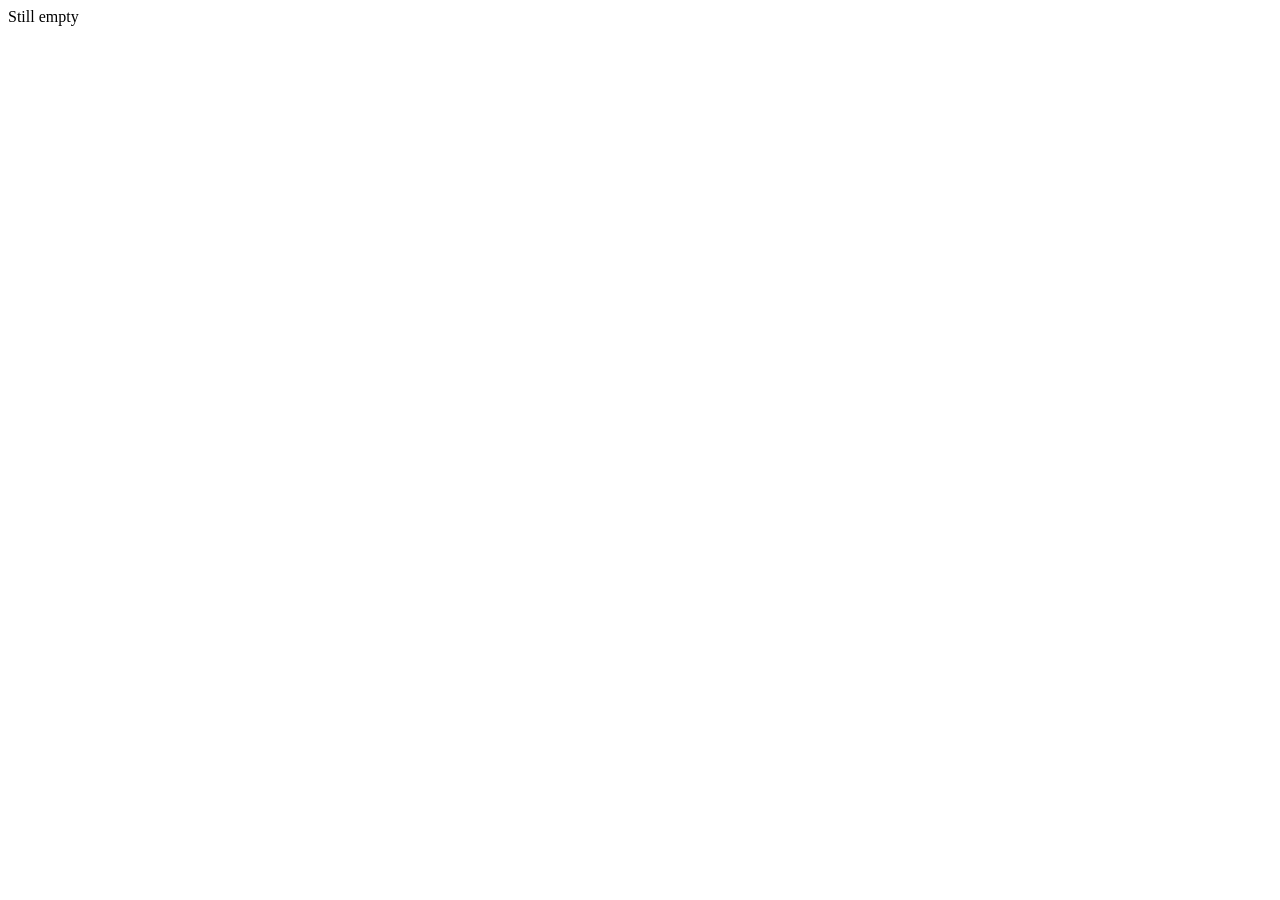
==== index.htm @ 10bd27fe "Add files via upload" ====
<!DOCTYPE html>
<html lang="en">
<head>
    <meta charset="UTF-8">
    <meta name="viewport" content="width=device-width, initial-scale=1.0">
    <title>Marie</title>
</head>
<body>
Still empty
</body>
</html>
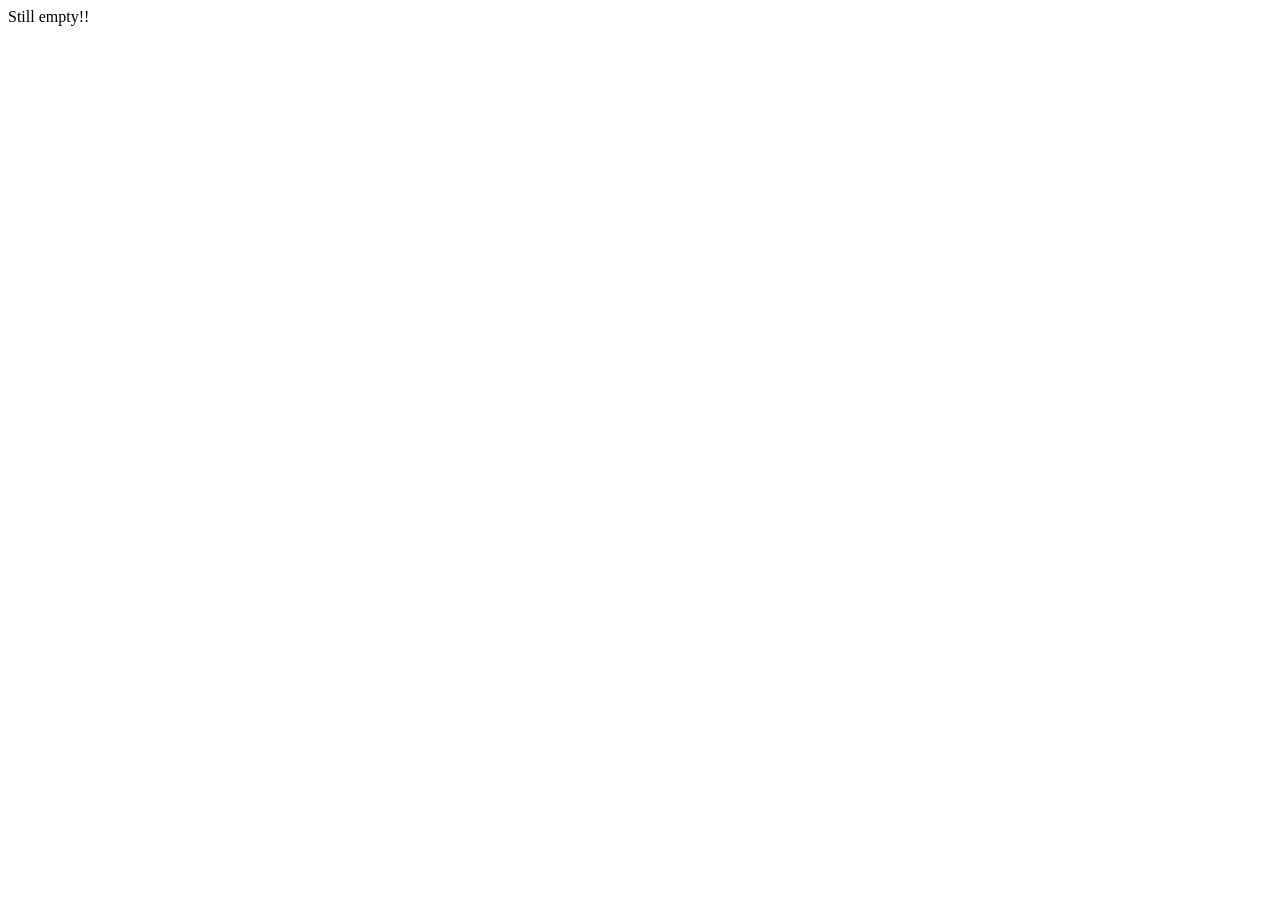
==== commit 62586fce: "test" ====
--- a/index.htm
+++ b/index.htm
@@ -6,6 +6,6 @@
     <title>Marie</title>
 </head>
 <body>
-Still empty
+Still empty!!
 </body>
 </html>
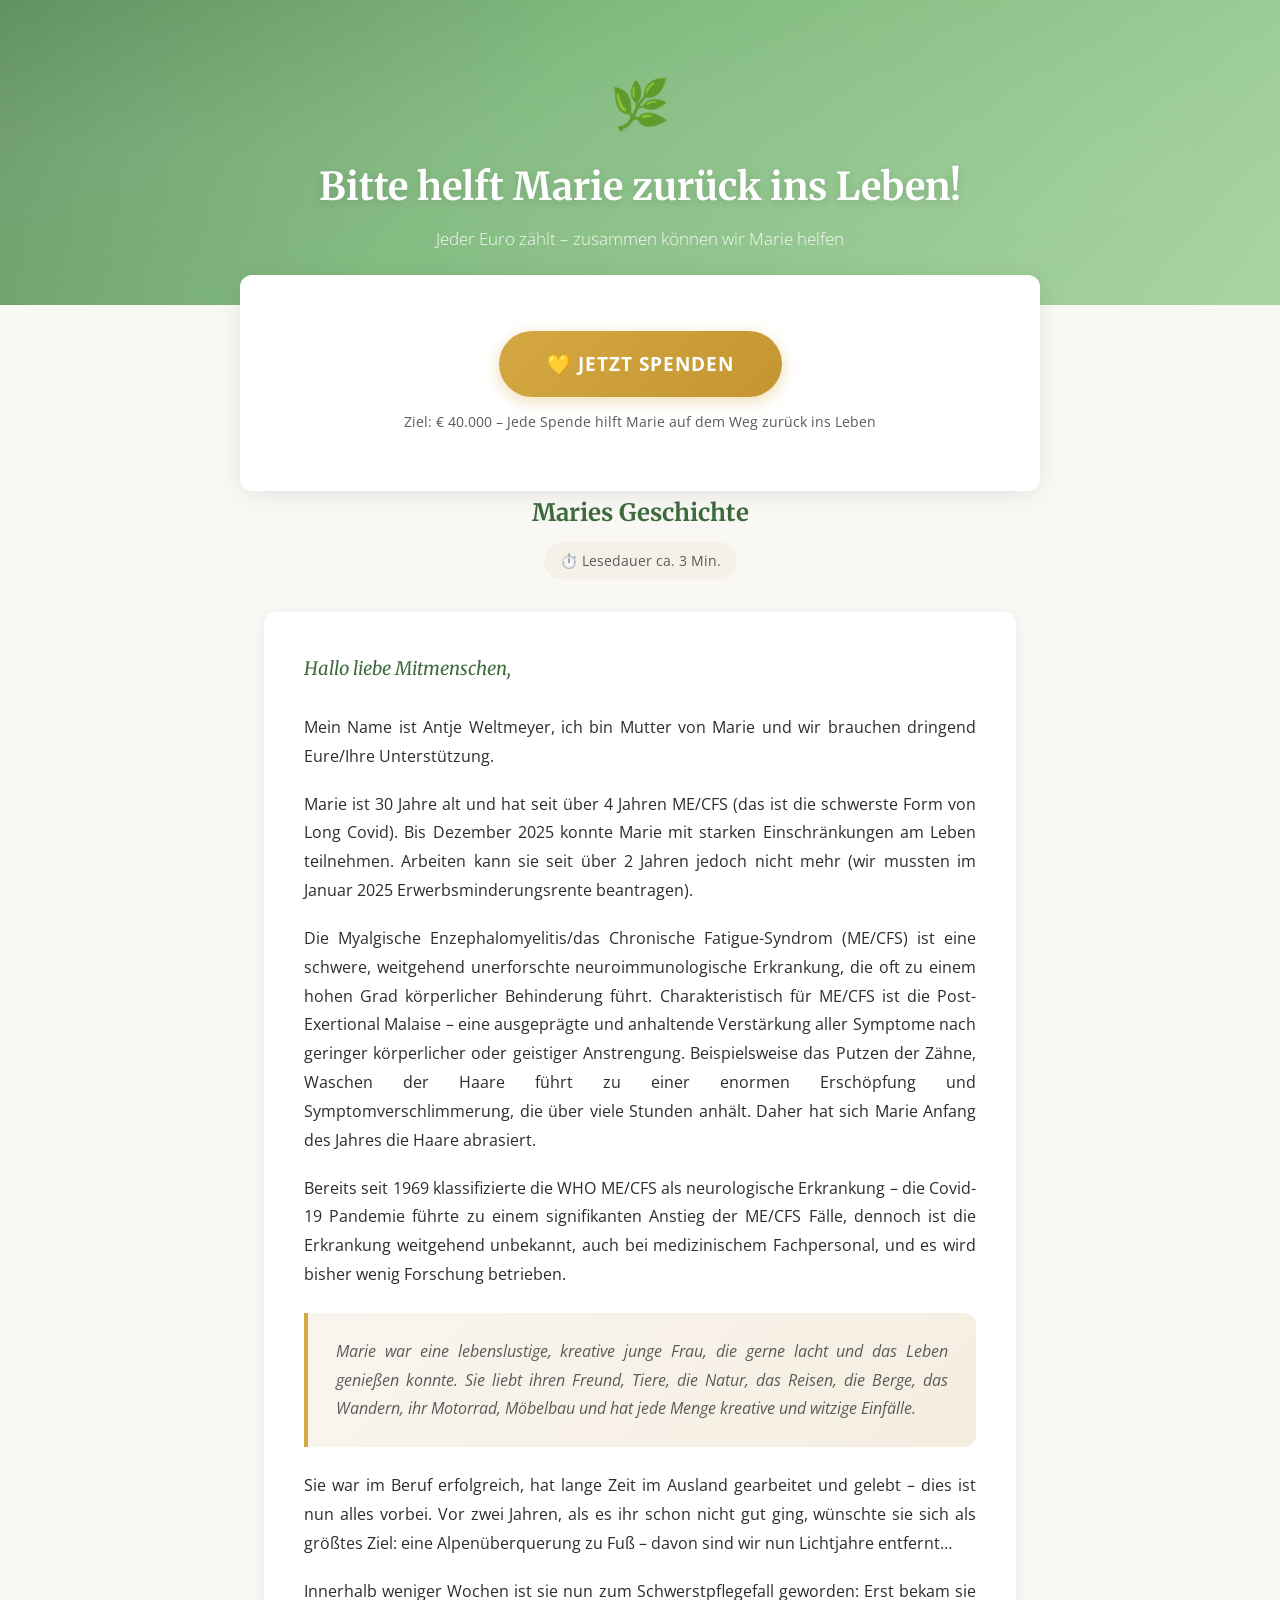
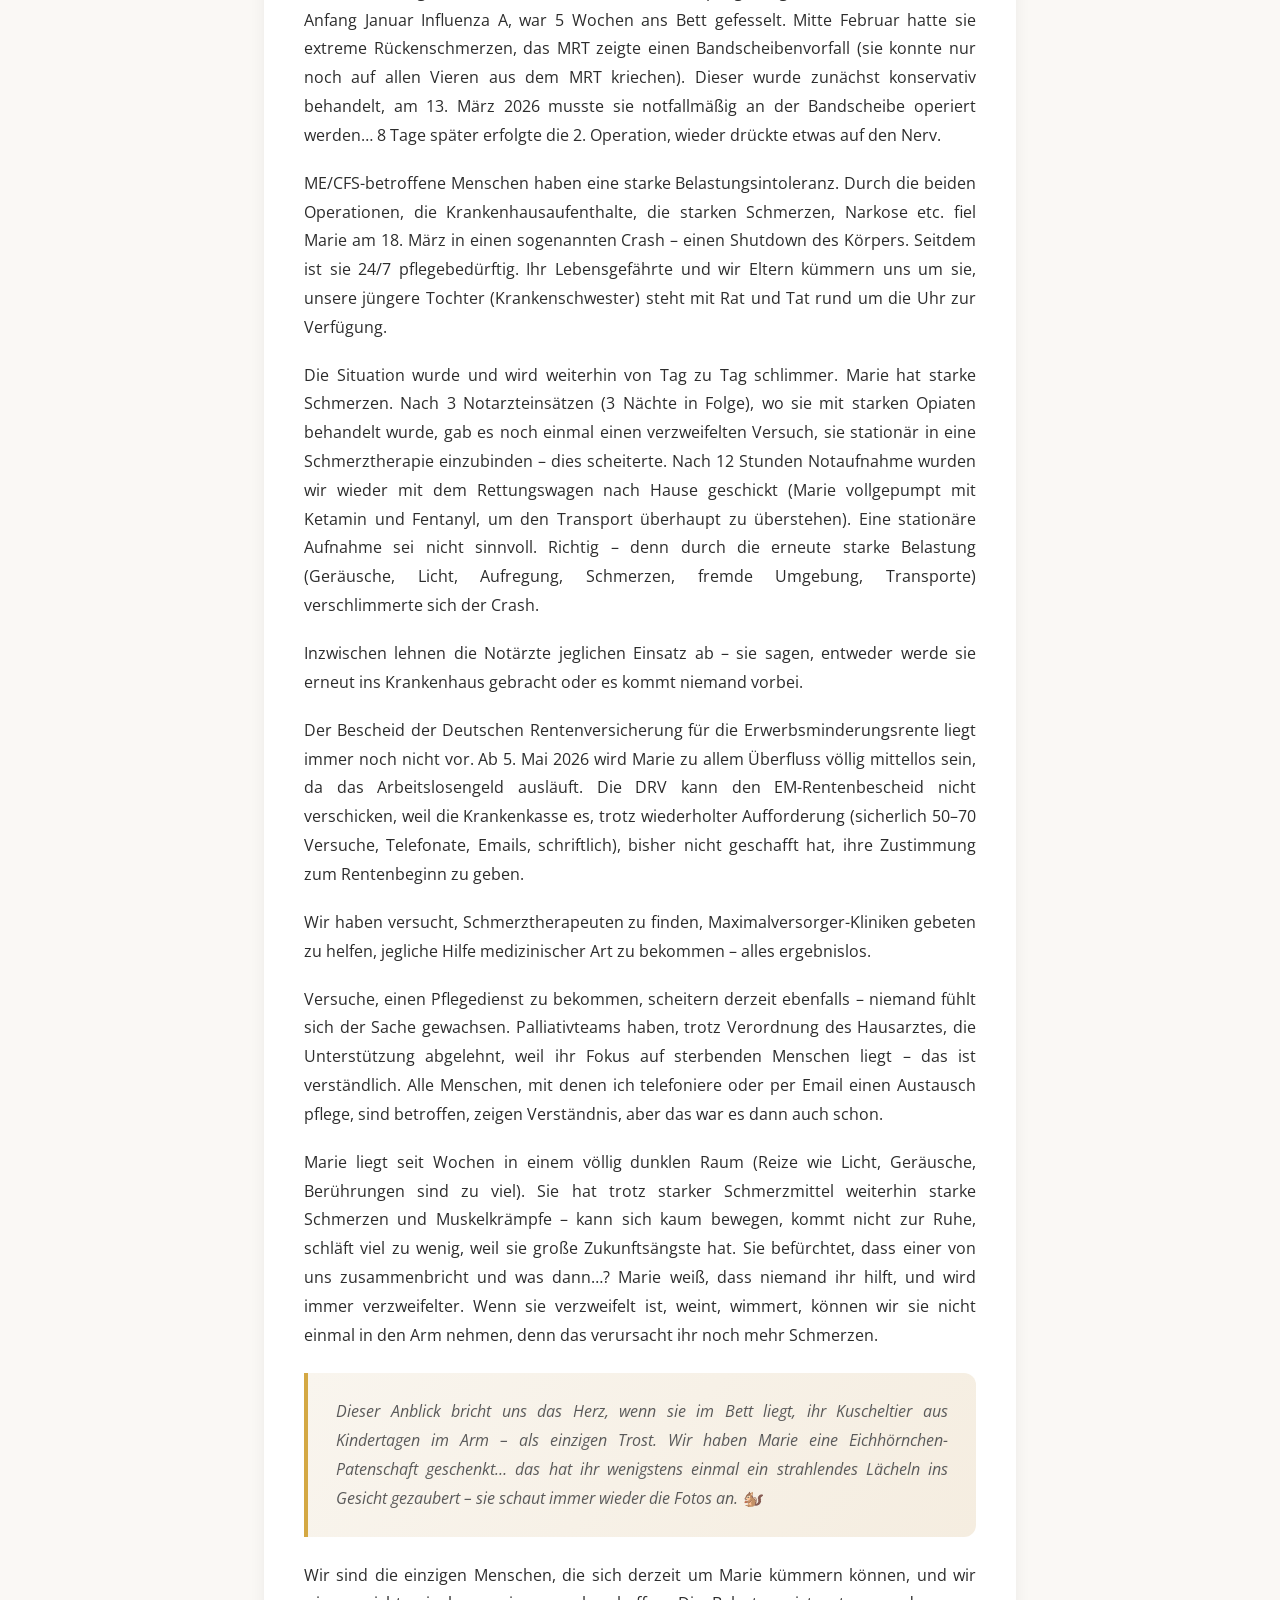
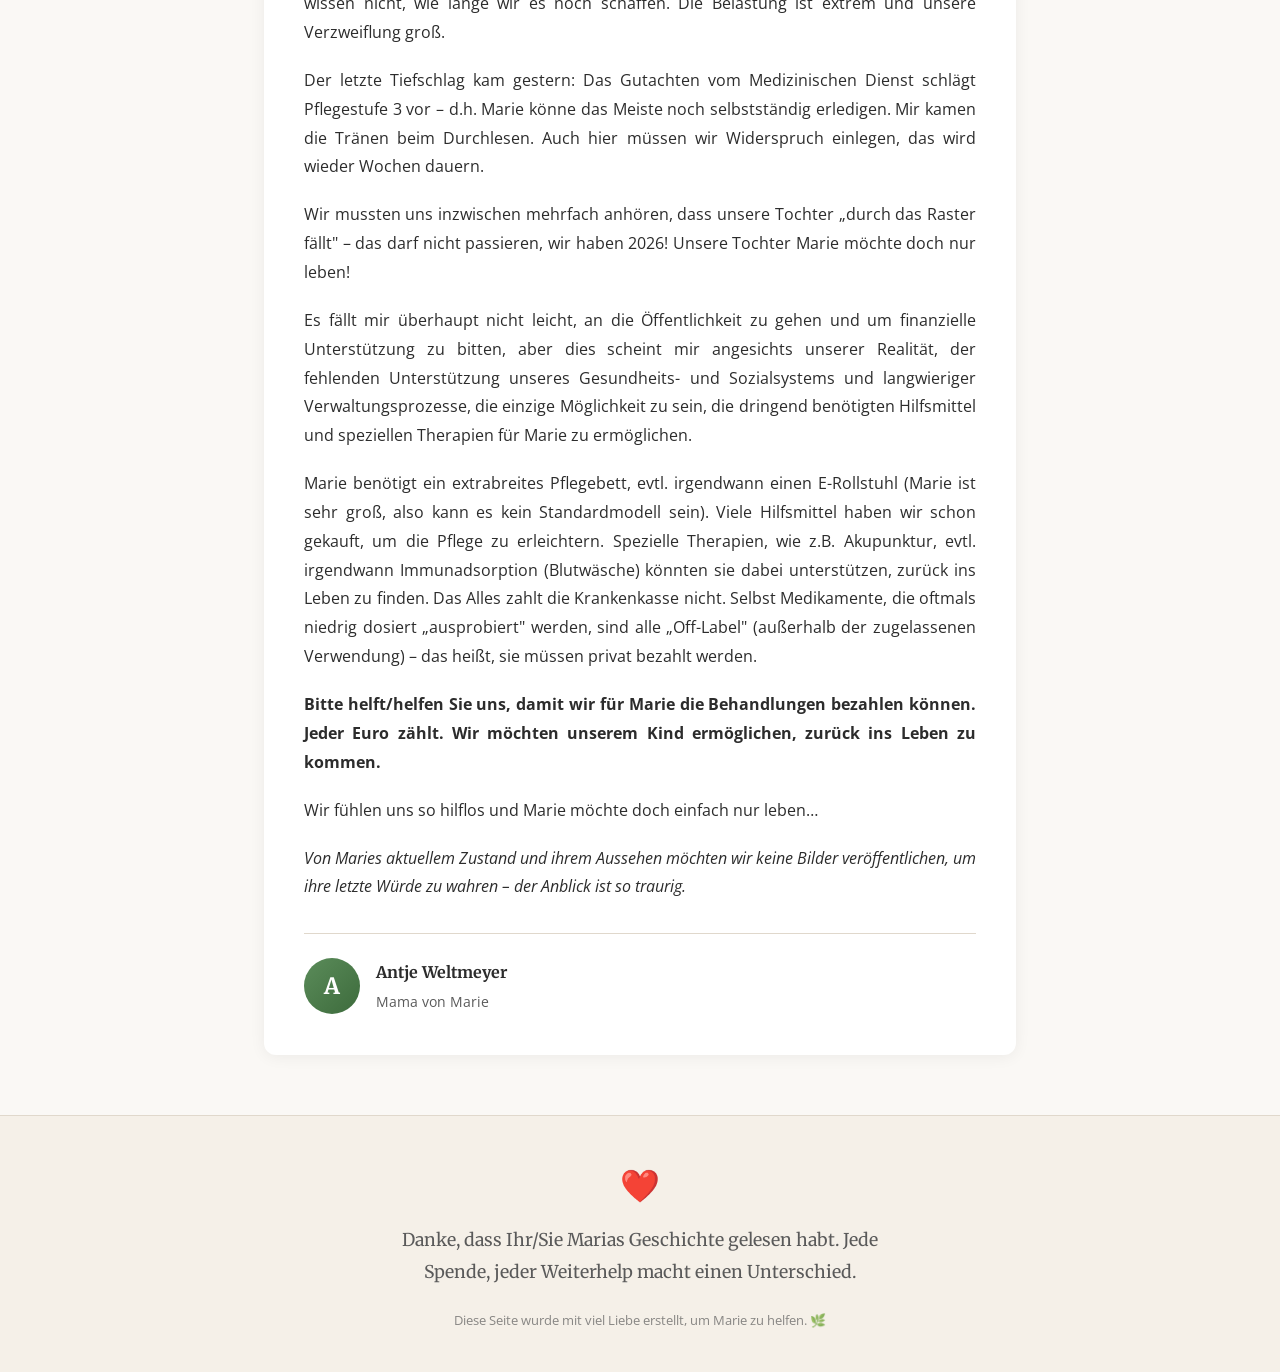
==== commit d5a641f0: "first version" ====
--- a/index.htm
+++ b/index.htm
@@ -1,11 +1,108 @@
 <!DOCTYPE html>
-<html lang="en">
+<html lang="de">
 <head>
     <meta charset="UTF-8">
     <meta name="viewport" content="width=device-width, initial-scale=1.0">
-    <title>Marie</title>
+    <title>Helft Marie zurück ins Leben!</title>
+    <link rel="preconnect" href="https://fonts.googleapis.com">
+    <link rel="preconnect" href="https://fonts.gstatic.com" crossorigin>
+   <link href="https://fonts.googleapis.com/css2?family=Merriweather:ital,wght@0,300;0,400;0,700;1,300;1,400&family=Open+Sans:wght@300;400;600;700&display=swap" rel="stylesheet">
+    <link rel="stylesheet" href="style.css">
 </head>
 <body>
-Still empty!!
-</body>
-</html>+
+    <!-- Hero -->
+    <header class="hero">
+        <div class="hero-leaf">🌿</div>
+        <h1>Bitte helft Marie zurück ins Leben!</h1>
+        <p class="hero-subtitle">Jeder Euro zählt – zusammen können wir Marie helfen</p>
+    </header>
+
+   <!-- Campaign Card -->
+    <section class="campaign-card">
+        <div class="donate-section">
+            <a href="#spenden" class="donate-button">💛 Jetzt Spenden</a>
+            <p class="donate-note">Ziel: € 40.000 – Jede Spende hilft Marie auf dem Weg zurück ins Leben</p>
+        </div>
+    </section>
+
+    <!-- Story -->
+    <main class="story">
+        <div class="story-header">
+            <h2>Maries Geschichte</h2>
+            <span class="reading-time">⏱️ Lesedauer ca. 3 Min.</span>
+        </div>
+
+        <article class="story-content">
+            <p class="greeting">Hallo liebe Mitmenschen,</p>
+
+            <p>Mein Name ist Antje Weltmeyer, ich bin Mutter von Marie und wir brauchen dringend Eure/Ihre Unterstützung.</p>
+
+            <p>Marie ist 30 Jahre alt und hat seit über 4 Jahren ME/CFS (das ist die schwerste Form von Long Covid). Bis Dezember 2025 konnte Marie mit starken Einschränkungen am Leben teilnehmen. Arbeiten kann sie seit über 2 Jahren jedoch nicht mehr (wir mussten im Januar 2025 Erwerbsminderungsrente beantragen).</p>
+
+            <p>Die Myalgische Enzephalomyelitis/das Chronische Fatigue-Syndrom (ME/CFS) ist eine schwere, weitgehend unerforschte neuroimmunologische Erkrankung, die oft zu einem hohen Grad körperlicher Behinderung führt. Charakteristisch für ME/CFS ist die Post-Exertional Malaise – eine ausgeprägte und anhaltende Verstärkung aller Symptome nach geringer körperlicher oder geistiger Anstrengung. Beispielsweise das Putzen der Zähne, Waschen der Haare führt zu einer enormen Erschöpfung und Symptomverschlimmerung, die über viele Stunden anhält. Daher hat sich Marie Anfang des Jahres die Haare abrasiert.</p>
+
+            <p>Bereits seit 1969 klassifizierte die WHO ME/CFS als neurologische Erkrankung – die Covid-19 Pandemie führte zu einem signifikanten Anstieg der ME/CFS Fälle, dennoch ist die Erkrankung weitgehend unbekannt, auch bei medizinischem Fachpersonal, und es wird bisher wenig Forschung betrieben.</p>
+
+            <div class="highlight-box">
+                <p>Marie war eine lebenslustige, kreative junge Frau, die gerne lacht und das Leben genießen konnte. Sie liebt ihren Freund, Tiere, die Natur, das Reisen, die Berge, das Wandern, ihr Motorrad, Möbelbau und hat jede Menge kreative und witzige Einfälle.</p>
+            </div>
+
+            <p>Sie war im Beruf erfolgreich, hat lange Zeit im Ausland gearbeitet und gelebt – dies ist nun alles vorbei. Vor zwei Jahren, als es ihr schon nicht gut ging, wünschte sie sich als größtes Ziel: eine Alpenüberquerung zu Fuß – davon sind wir nun Lichtjahre entfernt…</p>
+
+            <p>Innerhalb weniger Wochen ist sie nun zum Schwerstpflegefall geworden: Erst bekam sie Anfang Januar Influenza A, war 5 Wochen ans Bett gefesselt. Mitte Februar hatte sie extreme Rückenschmerzen, das MRT zeigte einen Bandscheibenvorfall (sie konnte nur noch auf allen Vieren aus dem MRT kriechen). Dieser wurde zunächst konservativ behandelt, am 13. März 2026 musste sie notfallmäßig an der Bandscheibe operiert werden… 8 Tage später erfolgte die 2. Operation, wieder drückte etwas auf den Nerv.</p>
+
+            <p>ME/CFS-betroffene Menschen haben eine starke Belastungsintoleranz. Durch die beiden Operationen, die Krankenhausaufenthalte, die starken Schmerzen, Narkose etc. fiel Marie am 18. März in einen sogenannten Crash – einen Shutdown des Körpers. Seitdem ist sie 24/7 pflegebedürftig. Ihr Lebensgefährte und wir Eltern kümmern uns um sie, unsere jüngere Tochter (Krankenschwester) steht mit Rat und Tat rund um die Uhr zur Verfügung.</p>
+
+            <p>Die Situation wurde und wird weiterhin von Tag zu Tag schlimmer. Marie hat starke Schmerzen. Nach 3 Notarzteinsätzen (3 Nächte in Folge), wo sie mit starken Opiaten behandelt wurde, gab es noch einmal einen verzweifelten Versuch, sie stationär in eine Schmerztherapie einzubinden – dies scheiterte. Nach 12 Stunden Notaufnahme wurden wir wieder mit dem Rettungswagen nach Hause geschickt (Marie vollgepumpt mit Ketamin und Fentanyl, um den Transport überhaupt zu überstehen). Eine stationäre Aufnahme sei nicht sinnvoll. Richtig – denn durch die erneute starke Belastung (Geräusche, Licht, Aufregung, Schmerzen, fremde Umgebung, Transporte) verschlimmerte sich der Crash.</p>
+
+            <p>Inzwischen lehnen die Notärzte jeglichen Einsatz ab – sie sagen, entweder werde sie erneut ins Krankenhaus gebracht oder es kommt niemand vorbei.</p>
+
+            <p>Der Bescheid der Deutschen Rentenversicherung für die Erwerbsminderungsrente liegt immer noch nicht vor. Ab 5. Mai 2026 wird Marie zu allem Überfluss völlig mittellos sein, da das Arbeitslosengeld ausläuft. Die DRV kann den EM-Rentenbescheid nicht verschicken, weil die Krankenkasse es, trotz wiederholter Aufforderung (sicherlich 50–70 Versuche, Telefonate, Emails, schriftlich), bisher nicht geschafft hat, ihre Zustimmung zum Rentenbeginn zu geben.</p>
+
+            <p>Wir haben versucht, Schmerztherapeuten zu finden, Maximalversorger-Kliniken gebeten zu helfen, jegliche Hilfe medizinischer Art zu bekommen – alles ergebnislos.</p>
+
+            <p>Versuche, einen Pflegedienst zu bekommen, scheitern derzeit ebenfalls – niemand fühlt sich der Sache gewachsen. Palliativteams haben, trotz Verordnung des Hausarztes, die Unterstützung abgelehnt, weil ihr Fokus auf sterbenden Menschen liegt – das ist verständlich. Alle Menschen, mit denen ich telefoniere oder per Email einen Austausch pflege, sind betroffen, zeigen Verständnis, aber das war es dann auch schon.</p>
+
+            <p>Marie liegt seit Wochen in einem völlig dunklen Raum (Reize wie Licht, Geräusche, Berührungen sind zu viel). Sie hat trotz starker Schmerzmittel weiterhin starke Schmerzen und Muskelkrämpfe – kann sich kaum bewegen, kommt nicht zur Ruhe, schläft viel zu wenig, weil sie große Zukunftsängste hat. Sie befürchtet, dass einer von uns zusammenbricht und was dann…? Marie weiß, dass niemand ihr hilft, und wird immer verzweifelter. Wenn sie verzweifelt ist, weint, wimmert, können wir sie nicht einmal in den Arm nehmen, denn das verursacht ihr noch mehr Schmerzen.</p>
+
+            <div class="highlight-box">
+                <p>Dieser Anblick bricht uns das Herz, wenn sie im Bett liegt, ihr Kuscheltier aus Kindertagen im Arm – als einzigen Trost. Wir haben Marie eine Eichhörnchen-Patenschaft geschenkt… das hat ihr wenigstens einmal ein strahlendes Lächeln ins Gesicht gezaubert – sie schaut immer wieder die Fotos an. 🐿️</p>
+            </div>
+
+            <p>Wir sind die einzigen Menschen, die sich derzeit um Marie kümmern können, und wir wissen nicht, wie lange wir es noch schaffen. Die Belastung ist extrem und unsere Verzweiflung groß.</p>
+
+            <p>Der letzte Tiefschlag kam gestern: Das Gutachten vom Medizinischen Dienst schlägt Pflegestufe 3 vor – d.h. Marie könne das Meiste noch selbstständig erledigen. Mir kamen die Tränen beim Durchlesen. Auch hier müssen wir Widerspruch einlegen, das wird wieder Wochen dauern.</p>
+
+            <p>Wir mussten uns inzwischen mehrfach anhören, dass unsere Tochter „durch das Raster fällt" – das darf nicht passieren, wir haben 2026! Unsere Tochter Marie möchte doch nur leben!</p>
+
+            <p>Es fällt mir überhaupt nicht leicht, an die Öffentlichkeit zu gehen und um finanzielle Unterstützung zu bitten, aber dies scheint mir angesichts unserer Realität, der fehlenden Unterstützung unseres Gesundheits- und Sozialsystems und langwieriger Verwaltungsprozesse, die einzige Möglichkeit zu sein, die dringend benötigten Hilfsmittel und speziellen Therapien für Marie zu ermöglichen.</p>
+
+            <p>Marie benötigt ein extrabreites Pflegebett, evtl. irgendwann einen E-Rollstuhl (Marie ist sehr groß, also kann es kein Standardmodell sein). Viele Hilfsmittel haben wir schon gekauft, um die Pflege zu erleichtern. Spezielle Therapien, wie z.B. Akupunktur, evtl. irgendwann Immunadsorption (Blutwäsche) könnten sie dabei unterstützen, zurück ins Leben zu finden. Das Alles zahlt die Krankenkasse nicht. Selbst Medikamente, die oftmals niedrig dosiert „ausprobiert" werden, sind alle „Off-Label" (außerhalb der zugelassenen Verwendung) – das heißt, sie müssen privat bezahlt werden.</p>
+
+            <p><strong>Bitte helft/helfen Sie uns, damit wir für Marie die Behandlungen bezahlen können. Jeder Euro zählt. Wir möchten unserem Kind ermöglichen, zurück ins Leben zu kommen.</strong></p>
+
+            <p>Wir fühlen uns so hilflos und Marie möchte doch einfach nur leben…</p>
+
+            <p><em>Von Maries aktuellem Zustand und ihrem Aussehen möchten wir keine Bilder veröffentlichen, um ihre letzte Würde zu wahren – der Anblick ist so traurig.</em></p>
+
+            <!-- Author -->
+            <div class="author">
+                <div class="author-avatar">A</div>
+                <div class="author-info">
+                    <h3>Antje Weltmeyer</h3>
+                    <p>Mama von Marie</p>
+                </div>
+            </div>
+        </article>
+    </main>
+
+    <!-- Footer -->
+    <footer class="footer">
+        <div class="footer-heart">❤️</div>
+        <p>Danke, dass Ihr/Sie Marias Geschichte gelesen habt. Jede Spende, jeder Weiterhelp macht einen Unterschied.</p>
+        <p class="footer-note">Diese Seite wurde mit viel Liebe erstellt, um Marie zu helfen. 🌿</p>
+    </footer>
+
+    </body>
+</html>
--- a/style.css
+++ b/style.css
@@ -0,0 +1,273 @@
+/* ===== Reset & Base ===== */
+*, *::before, *::after { box-sizing: border-box; margin: 0; padding: 0; }
+
+:root {
+    --color-primary: #5B8C5A;
+    --color-primary-dark: #3D6B3C;
+    --color-accent: #D4A843;
+    --color-bg: #FAF8F5;
+    --color-bg-warm: #F5F0E8;
+    --color-text: #2C2C2C;
+    --color-text-light: #5A5A5A;
+    --color-border: #E0D8CC;
+    --color-heart: #C0392B;
+    --shadow-soft: 0 2px 16px rgba(0,0,0,0.06);
+    --shadow-card: 0 4px 24px rgba(0,0,0,0.08);
+    --radius: 12px;
+    --max-width: 800px;
+}
+
+html { scroll-behavior: smooth; }
+
+body {
+    font-family: 'Open Sans', -apple-system, BlinkMacSystemFont, sans-serif;
+    background: var(--color-bg);
+    color: var(--color-text);
+    line-height: 1.8;
+    font-size: 16px;
+}
+
+/* ===== Hero Section ===== */
+.hero {
+    background: linear-gradient(135deg, #5B8C5A 0%, #7DB87A 40%, #A8D5A2 100%);
+    color: white;
+    text-align: center;
+    padding: 60px 24px 50px;
+    position: relative;
+    overflow: hidden;
+}
+
+.hero::before {
+    content: '';
+    position: absolute;
+    top: -50%;
+    left: -50%;
+    width: 200%;
+    height: 200%;
+    background: radial-gradient(ellipse at 30% 50%, rgba(255,255,255,0.1) 0%, transparent 60%);
+    pointer-events: none;
+}
+
+.hero-leaf {
+    font-size: 48px;
+    margin-bottom: 16px;
+    opacity: 0.9;
+}
+
+.hero h1 {
+    font-family: 'Merriweather', Georgia, serif;
+    font-size: clamp(1.6rem, 4vw, 2.4rem);
+    font-weight: 700;
+    line-height: 1.3;
+    max-width: 700px;
+    margin: 0 auto 12px;
+    text-shadow: 0 2px 8px rgba(0,0,0,0.15);
+}
+
+.hero-subtitle {
+    font-size: 1.05rem;
+    opacity: 0.92;
+    font-weight: 300;
+    max-width: 500px;
+    margin: 0 auto;
+}
+
+/* ===== Campaign Card ===== */
+.campaign-card {
+    max-width: var(--max-width);
+    margin: -30px auto 0;
+    background: white;
+    border-radius: var(--radius);
+    box-shadow: var(--shadow-card);
+    padding: 32px;
+    position: relative;
+    z-index: 2;
+}
+
+/* ===== Donate Button ===== */
+.donate-section {
+    text-align: center;
+    padding: 24px 0;
+}
+
+.donate-button {
+    display: inline-block;
+    background: linear-gradient(135deg, var(--color-accent), #C49530);
+    color: white;
+    font-family: 'Open Sans', sans-serif;
+    font-size: 1.2rem;
+    font-weight: 700;
+    padding: 16px 48px;
+    border: none;
+    border-radius: 50px;
+    cursor: pointer;
+    text-decoration: none;
+    box-shadow: 0 4px 16px rgba(212, 168, 67, 0.4);
+    transition: transform 0.2s, box-shadow 0.2s;
+    text-transform: uppercase;
+    letter-spacing: 1px;
+}
+
+.donate-button:hover {
+    transform: translateY(-2px);
+    box-shadow: 0 6px 24px rgba(212, 168, 67, 0.5);
+}
+
+.donate-button:active { transform: translateY(0); }
+
+.donate-note {
+    margin-top: 12px;
+    font-size: 0.9rem;
+    color: var(--color-text-light);
+}
+
+/* ===== Story Section ===== */
+.story {
+    max-width: var(--max-width);
+    margin: 0 auto;
+    padding: 0 24px 60px;
+}
+
+.story-header {
+    text-align: center;
+    margin-bottom: 32px;
+}
+
+.story-header h2 {
+    font-family: 'Merriweather', Georgia, serif;
+    font-size: 1.5rem;
+    color: var(--color-primary-dark);
+    margin-bottom: 8px;
+}
+
+.reading-time {
+    display: inline-flex;
+    align-items: center;
+    gap: 6px;
+    font-size: 0.9rem;
+    color: var(--color-text-light);
+    background: var(--color-bg-warm);
+    padding: 6px 16px;
+    border-radius: 20px;
+}
+
+.story-content {
+    background: white;
+    border-radius: var(--radius);
+    box-shadow: var(--shadow-soft);
+    padding: 40px;
+}
+
+.story-content p {
+    margin-bottom: 1.2em;
+    text-align: justify;
+    hyphens: auto;
+}
+
+.story-content p:last-child { margin-bottom: 0; }
+
+.story-content .greeting {
+    font-family: 'Merriweather', Georgia, serif;
+    font-size: 1.15rem;
+    font-style: italic;
+    color: var(--color-primary-dark);
+    margin-bottom: 1.5em;
+}
+
+/* ===== Highlight Box ===== */
+.highlight-box {
+    background: linear-gradient(135deg, #F9F5EE, #F5EDE0);
+    border-left: 4px solid var(--color-accent);
+    border-radius: 0 var(--radius) var(--radius) 0;
+    padding: 24px 28px;
+    margin: 24px 0;
+    font-style: italic;
+    color: var(--color-text-light);
+}
+
+.highlight-box p { margin-bottom: 0; }
+
+/* ===== Author Section ===== */
+.author {
+    display: flex;
+    align-items: center;
+    gap: 16px;
+    margin-top: 32px;
+    padding-top: 24px;
+    border-top: 1px solid var(--color-border);
+}
+
+.author-avatar {
+    width: 56px;
+    height: 56px;
+    border-radius: 50%;
+    background: linear-gradient(135deg, var(--color-primary), var(--color-primary-dark));
+    display: flex;
+    align-items: center;
+    justify-content: center;
+    color: white;
+    font-family: 'Merriweather', Georgia, serif;
+    font-size: 1.4rem;
+    font-weight: 700;
+    flex-shrink: 0;
+}
+
+.author-info h3 {
+    font-family: 'Merriweather', Georgia, serif;
+    font-size: 1rem;
+    margin-bottom: 2px;
+}
+
+.author-info p {
+    font-size: 0.9rem;
+    color: var(--color-text-light);
+    margin: 0;
+    text-align: left;
+}
+
+/* ===== Footer ===== */
+.footer {
+    background: var(--color-bg-warm);
+    text-align: center;
+    padding: 40px 24px;
+    border-top: 1px solid var(--color-border);
+}
+
+.footer-heart {
+    font-size: 2rem;
+    color: var(--color-heart);
+    margin-bottom: 12px;
+    animation: heartbeat 1.5s ease-in-out infinite;
+}
+
+@keyframes heartbeat {
+    0%, 100% { transform: scale(1); }
+    15% { transform: scale(1.15); }
+    30% { transform: scale(1); }
+    45% { transform: scale(1.1); }
+}
+
+.footer p {
+    font-family: 'Merriweather', Georgia, serif;
+    font-size: 1.1rem;
+    color: var(--color-text-light);
+    max-width: 500px;
+    margin: 0 auto;
+}
+
+.footer .footer-note {
+    font-family: 'Open Sans', sans-serif;
+    font-size: 0.8rem;
+    margin-top: 20px;
+    opacity: 0.7;
+}
+
+/* ===== Responsive ===== */
+@media (max-width: 600px) {
+    .hero { padding: 48px 20px 40px; }
+    .campaign-card { margin: -20px 12px 0; padding: 24px 20px; }
+    .story-content { padding: 24px 20px; }
+    .donate-button { padding: 14px 36px; font-size: 1.05rem; }
+    .author { flex-direction: column; text-align: center; }
+    .author-info p { text-align: center; }
+}
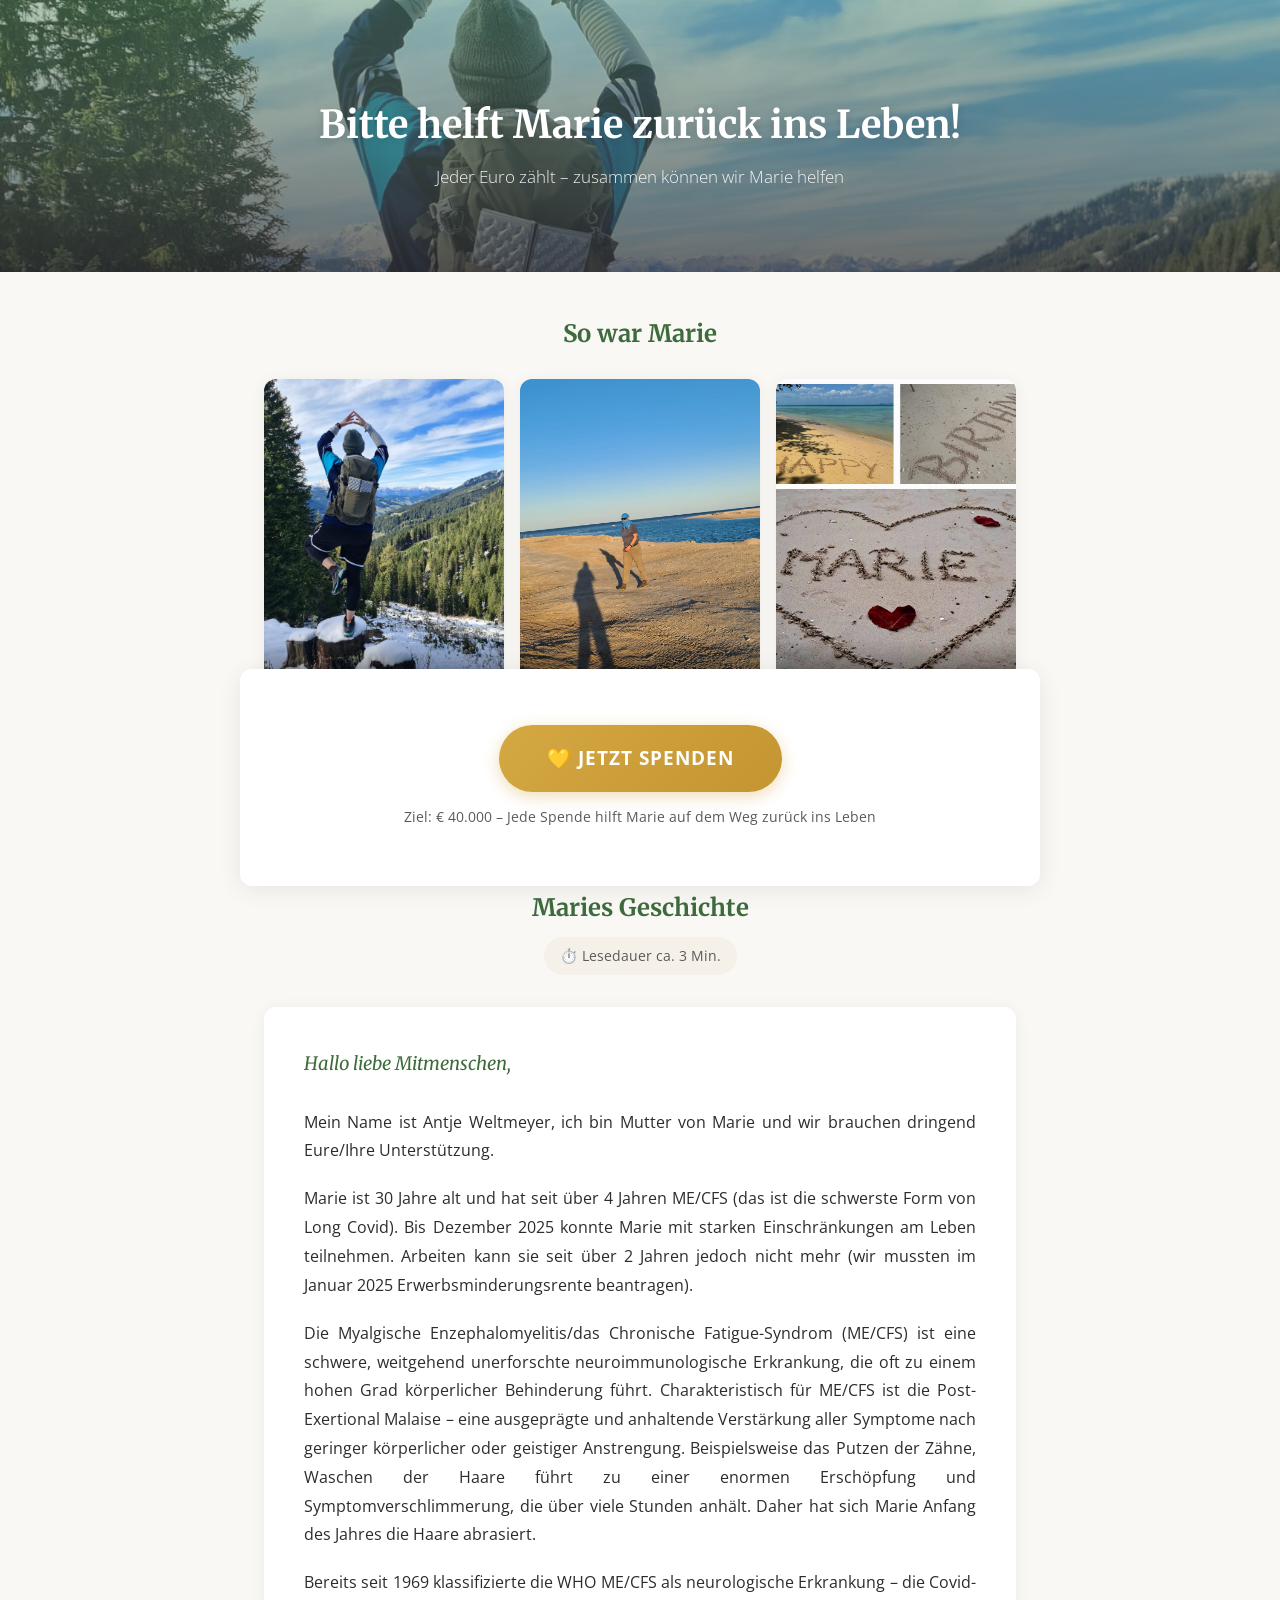
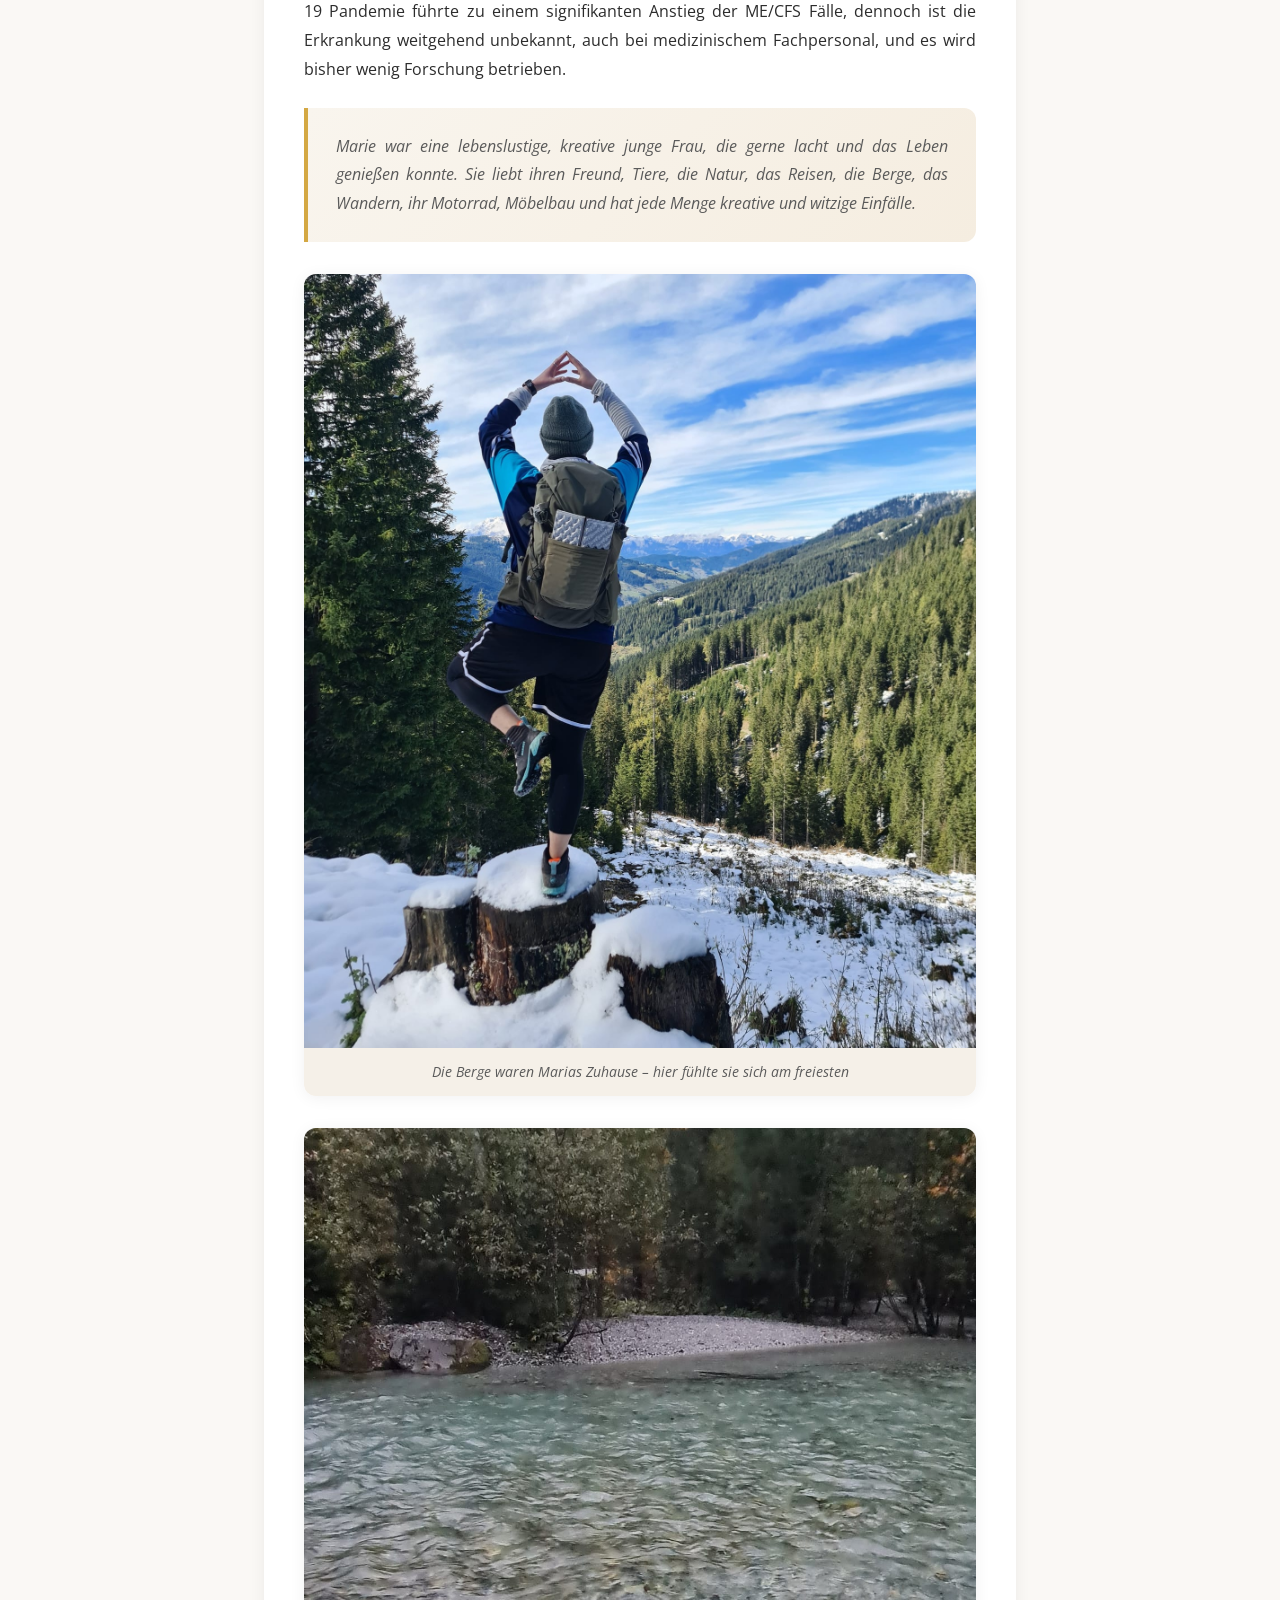
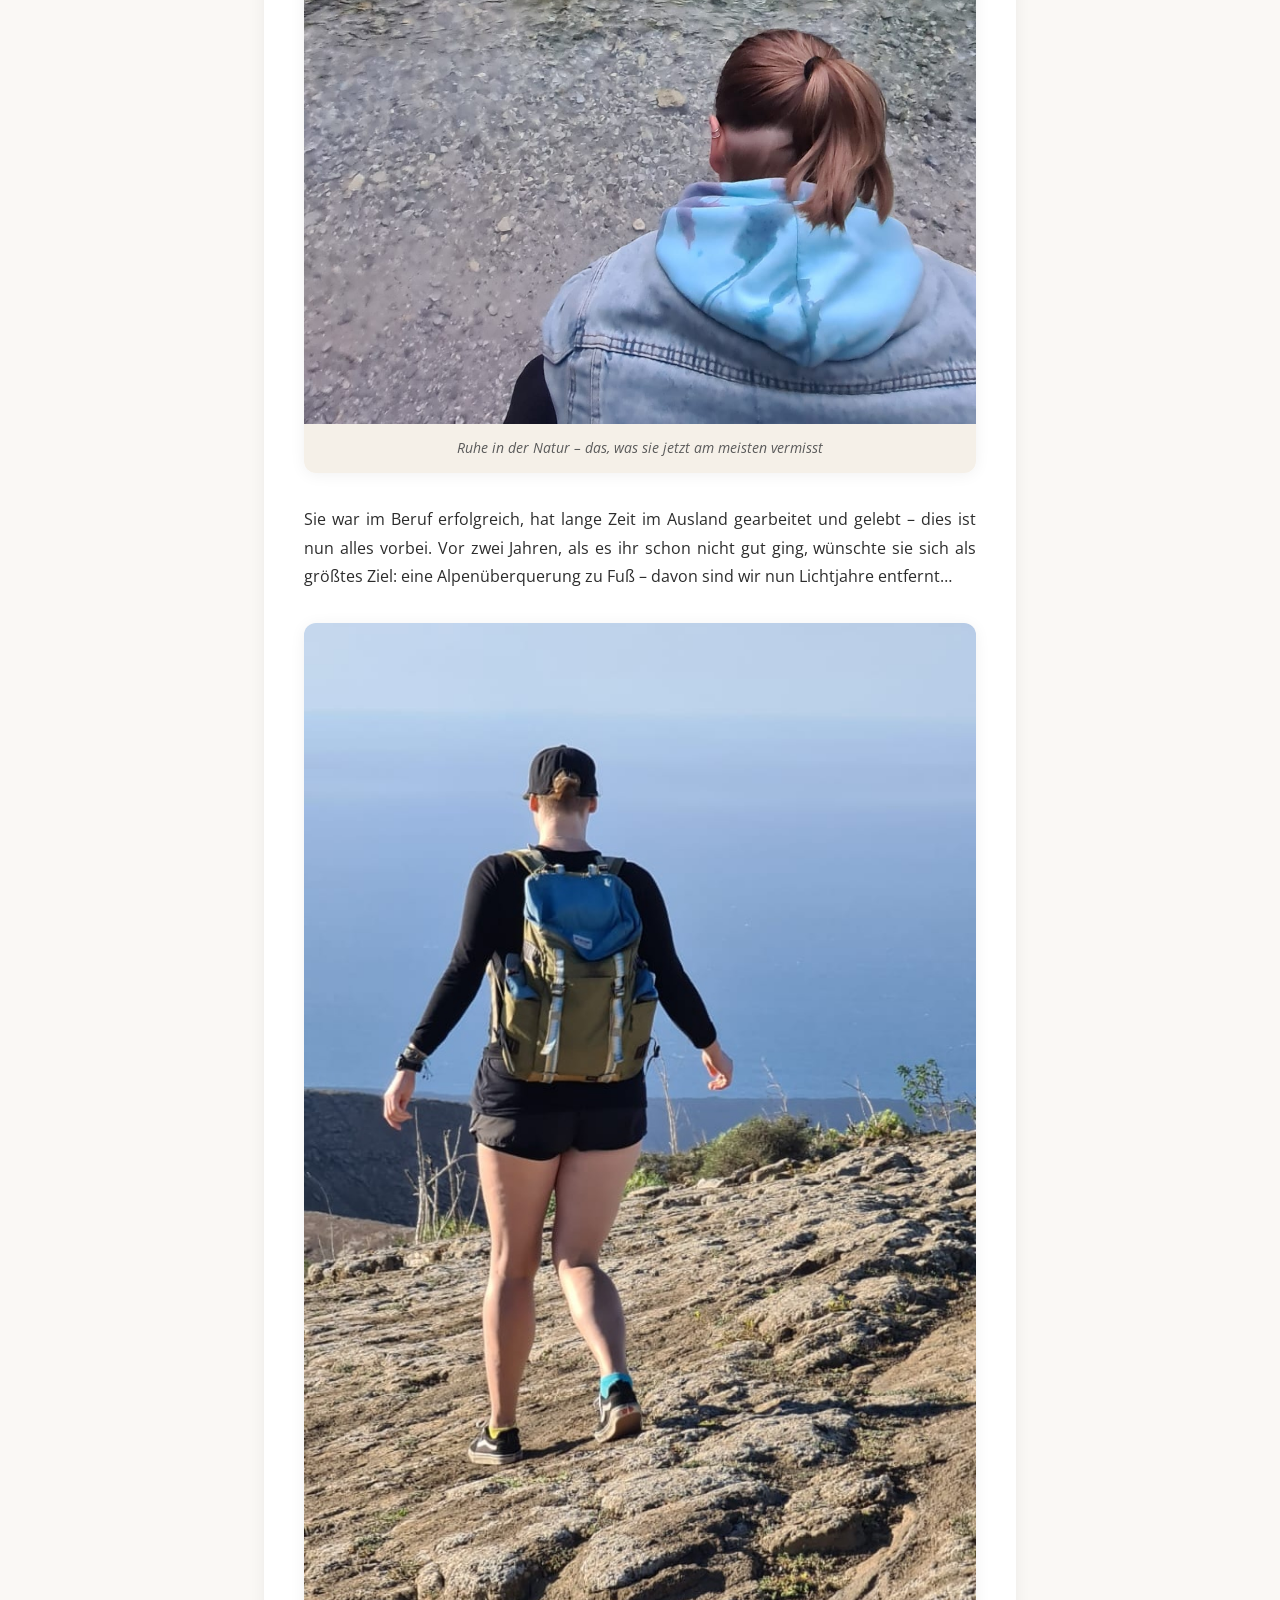
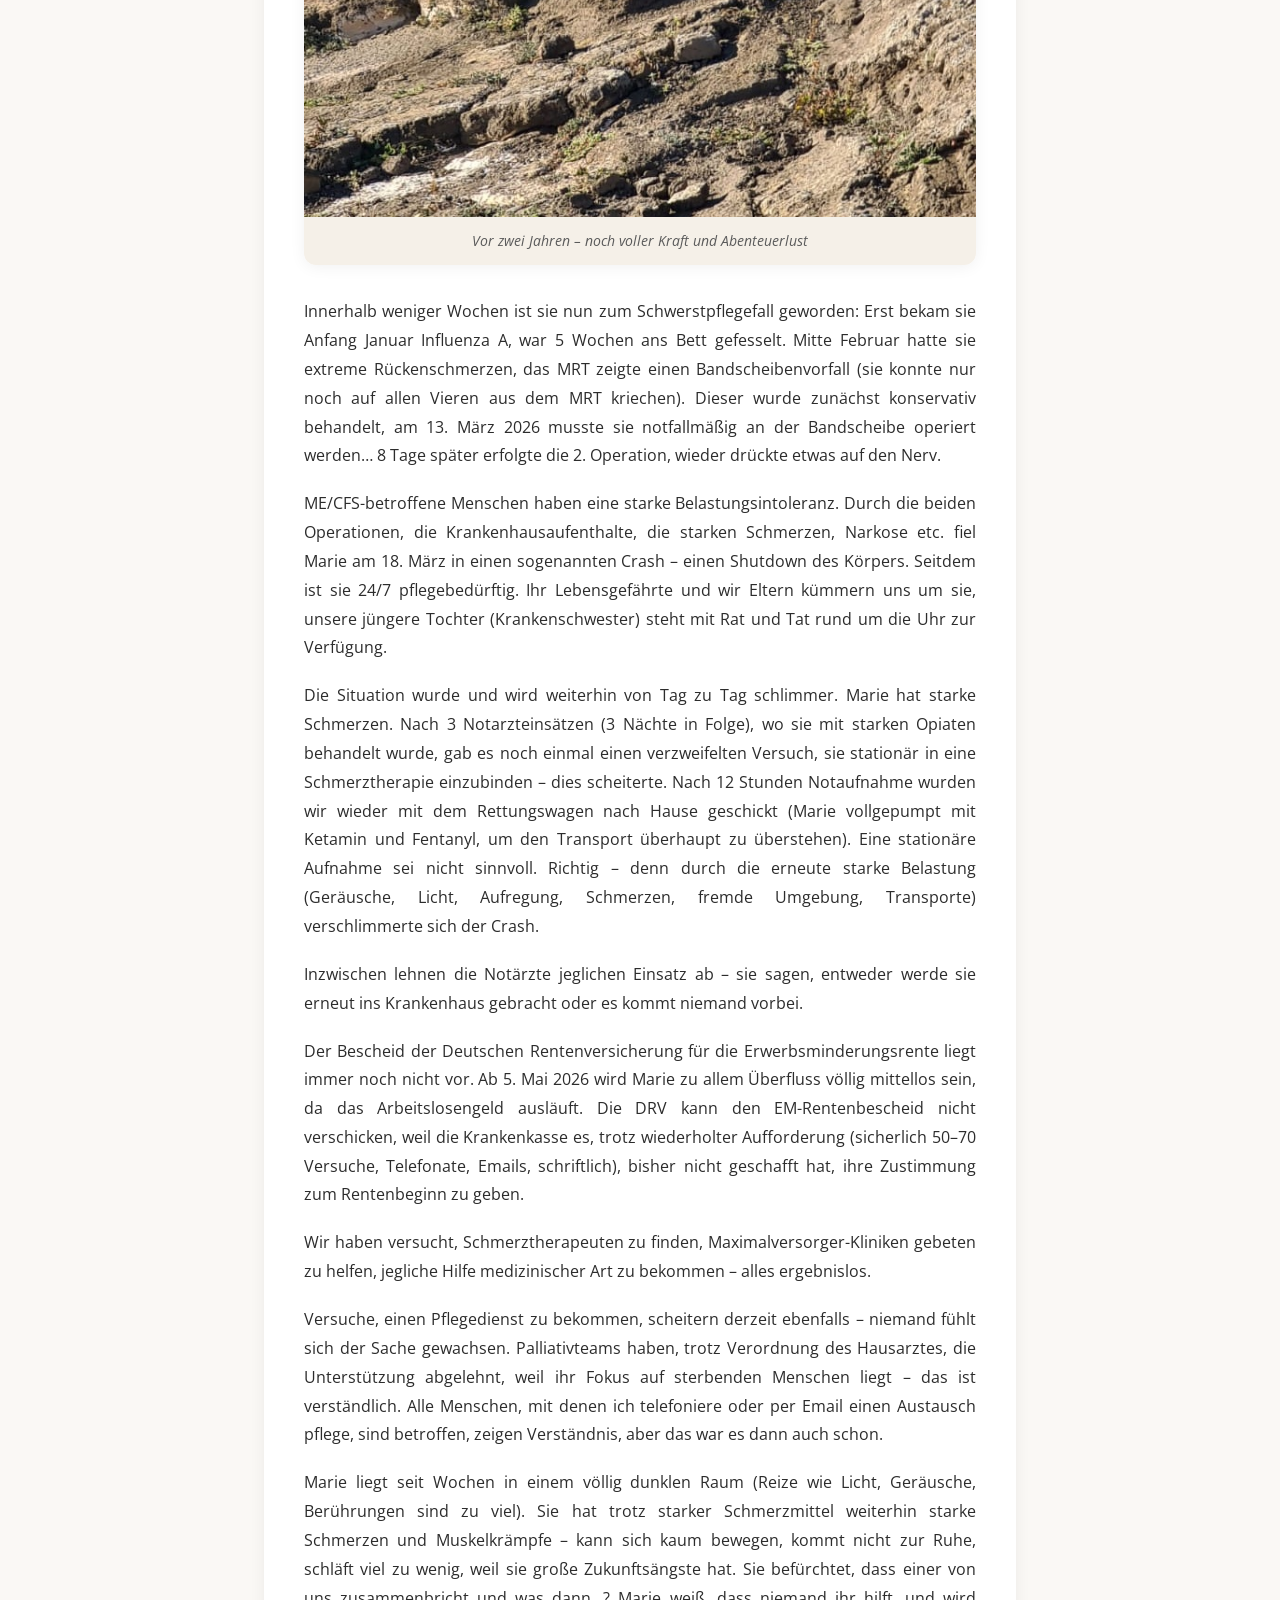
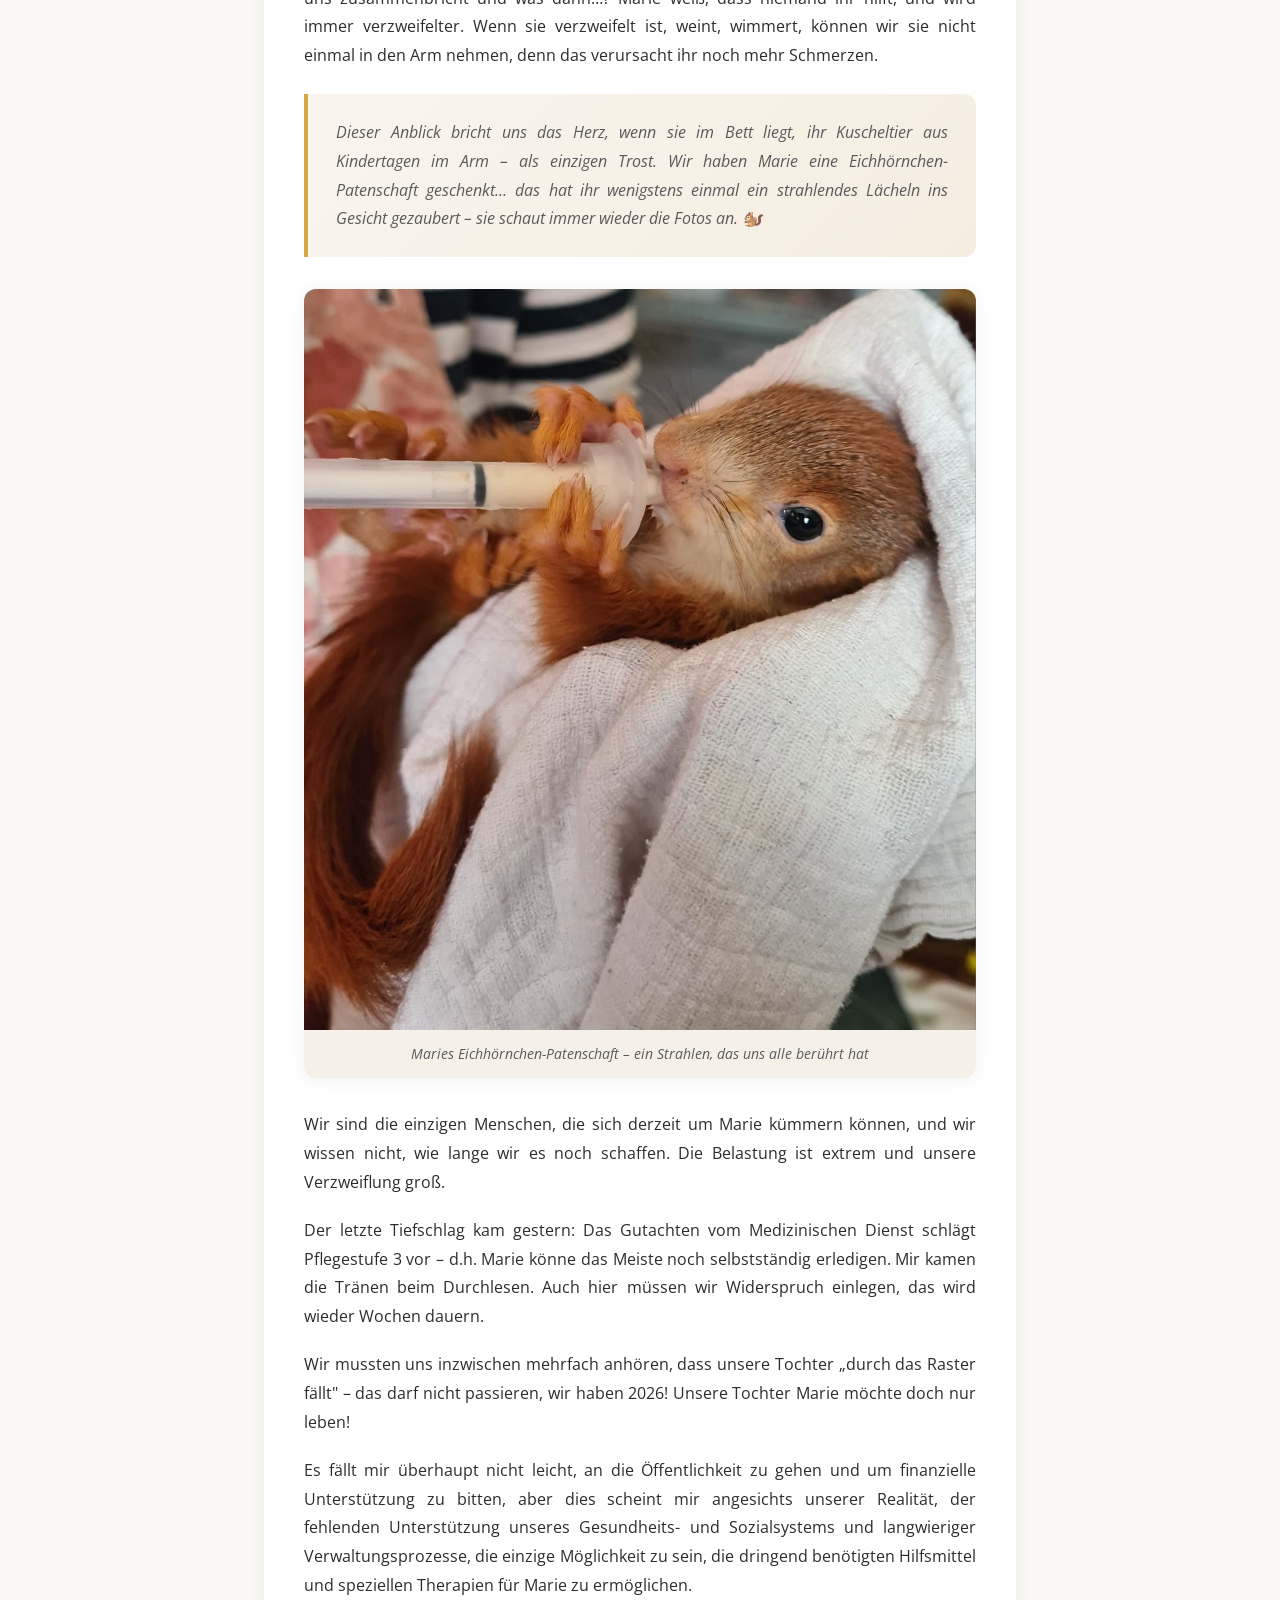
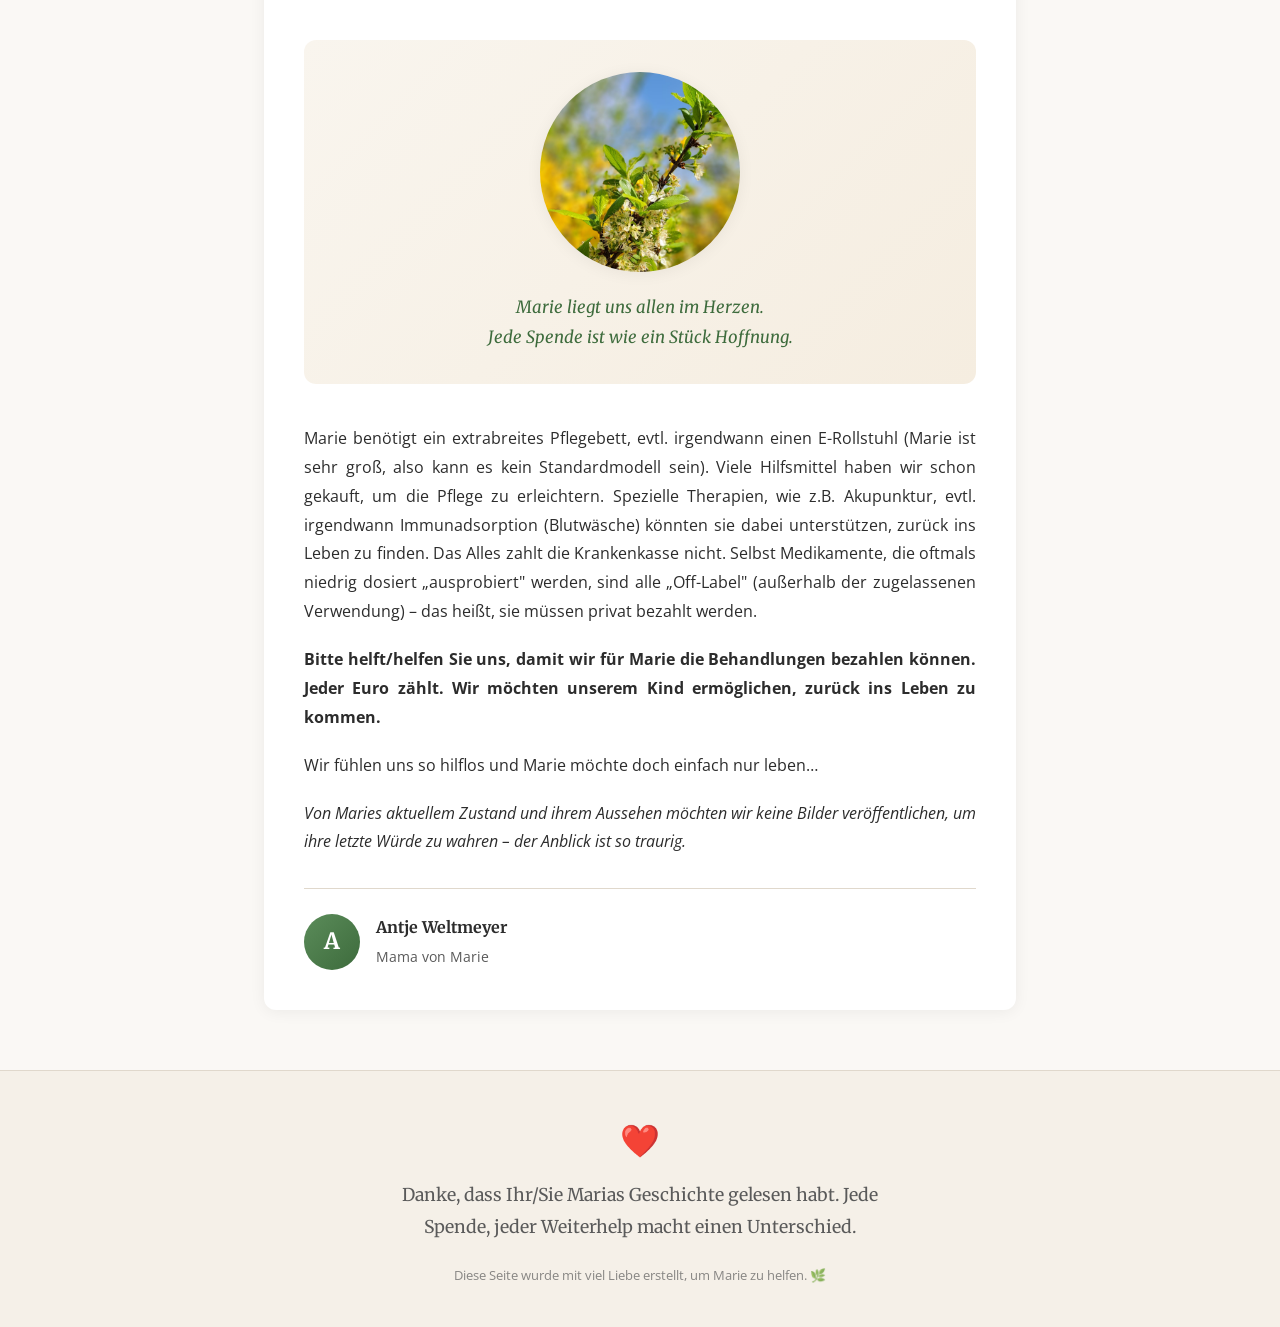
==== commit 17bcaeaa: "more images and mobile optimized" ====
--- a/index.htm
+++ b/index.htm
@@ -12,16 +12,34 @@
 <body>
 
     <!-- Hero -->
-    <header class="hero">
-        <div class="hero-leaf">🌿</div>
+   <header class="hero">
         <h1>Bitte helft Marie zurück ins Leben!</h1>
         <p class="hero-subtitle">Jeder Euro zählt – zusammen können wir Marie helfen</p>
     </header>
 
-   <!-- Campaign Card -->
+   <!-- Photo Gallery -->
+    <section class="photo-gallery">
+        <h2>So war Marie</h2>
+        <div class="gallery-grid">
+            <div class="gallery-item">
+                <img src="img/1.jpg" alt="Marie in den Bergen">
+                <div class="gallery-caption">Die Berge waren ihre Heimat</div>
+            </div>
+          <div class="gallery-item">
+                <img loading="lazy" src="img/6.jpg" alt="Marie am Strand bei goldenem Licht">
+                <div class="gallery-caption">Freiheit, wo immer sie war</div>
+            </div>
+           <div class="gallery-item">
+                <img loading="lazy" src="img/4.jpg" alt="Happy Birthday Marie am Strand">
+                <div class="gallery-caption">Das Leben feiern, wo immer sie war</div>
+            </div>
+        </div>
+    </section>
+
+    <!-- Campaign Card -->
     <section class="campaign-card">
         <div class="donate-section">
-            <a href="#spenden" class="donate-button">💛 Jetzt Spenden</a>
+           <a href="https://example.com/donate" target="_blank" rel="noopener noreferrer" class="donate-button">💛 Jetzt Spenden</a>
             <p class="donate-note">Ziel: € 40.000 – Jede Spende hilft Marie auf dem Weg zurück ins Leben</p>
         </div>
     </section>
@@ -44,11 +62,26 @@
 
             <p>Bereits seit 1969 klassifizierte die WHO ME/CFS als neurologische Erkrankung – die Covid-19 Pandemie führte zu einem signifikanten Anstieg der ME/CFS Fälle, dennoch ist die Erkrankung weitgehend unbekannt, auch bei medizinischem Fachpersonal, und es wird bisher wenig Forschung betrieben.</p>
 
-            <div class="highlight-box">
+         <div class="highlight-box">
                 <p>Marie war eine lebenslustige, kreative junge Frau, die gerne lacht und das Leben genießen konnte. Sie liebt ihren Freund, Tiere, die Natur, das Reisen, die Berge, das Wandern, ihr Motorrad, Möbelbau und hat jede Menge kreative und witzige Einfälle.</p>
             </div>
 
+       <figure class="story-image">
+                <img loading="lazy" src="img/1.jpg" alt="Marie steht auf einem Baumstumpf in den Bergen und blickt ins Tal">
+                <figcaption class="image-caption">Die Berge waren Marias Zuhause – hier fühlte sie sich am freiesten</figcaption>
+            </figure>
+
+      <figure class="story-image">
+                <img loading="lazy" src="img/8.jpg" alt="Marie sitzt friedlich am klaren Fluss">
+                <figcaption class="image-caption">Ruhe in der Natur – das, was sie jetzt am meisten vermisst</figcaption>
+            </figure>
+
             <p>Sie war im Beruf erfolgreich, hat lange Zeit im Ausland gearbeitet und gelebt – dies ist nun alles vorbei. Vor zwei Jahren, als es ihr schon nicht gut ging, wünschte sie sich als größtes Ziel: eine Alpenüberquerung zu Fuß – davon sind wir nun Lichtjahre entfernt…</p>
+
+          <figure class="story-image">
+                <img loading="lazy" src="img/2.jpg" alt="Marie wandert am Meer">
+                <figcaption class="image-caption">Vor zwei Jahren – noch voller Kraft und Abenteuerlust</figcaption>
+            </figure>
 
             <p>Innerhalb weniger Wochen ist sie nun zum Schwerstpflegefall geworden: Erst bekam sie Anfang Januar Influenza A, war 5 Wochen ans Bett gefesselt. Mitte Februar hatte sie extreme Rückenschmerzen, das MRT zeigte einen Bandscheibenvorfall (sie konnte nur noch auf allen Vieren aus dem MRT kriechen). Dieser wurde zunächst konservativ behandelt, am 13. März 2026 musste sie notfallmäßig an der Bandscheibe operiert werden… 8 Tage später erfolgte die 2. Operation, wieder drückte etwas auf den Nerv.</p>
 
@@ -66,9 +99,14 @@
 
             <p>Marie liegt seit Wochen in einem völlig dunklen Raum (Reize wie Licht, Geräusche, Berührungen sind zu viel). Sie hat trotz starker Schmerzmittel weiterhin starke Schmerzen und Muskelkrämpfe – kann sich kaum bewegen, kommt nicht zur Ruhe, schläft viel zu wenig, weil sie große Zukunftsängste hat. Sie befürchtet, dass einer von uns zusammenbricht und was dann…? Marie weiß, dass niemand ihr hilft, und wird immer verzweifelter. Wenn sie verzweifelt ist, weint, wimmert, können wir sie nicht einmal in den Arm nehmen, denn das verursacht ihr noch mehr Schmerzen.</p>
 
-            <div class="highlight-box">
+          <div class="highlight-box">
                 <p>Dieser Anblick bricht uns das Herz, wenn sie im Bett liegt, ihr Kuscheltier aus Kindertagen im Arm – als einzigen Trost. Wir haben Marie eine Eichhörnchen-Patenschaft geschenkt… das hat ihr wenigstens einmal ein strahlendes Lächeln ins Gesicht gezaubert – sie schaut immer wieder die Fotos an. 🐿️</p>
             </div>
+
+         <figure class="story-image">
+                <img loading="lazy" src="img/3.jpg" alt="Baby-Eichhörnchen wird mit der Spritze gefüttert">
+                <figcaption class="image-caption">Maries Eichhörnchen-Patenschaft – ein Strahlen, das uns alle berührt hat</figcaption>
+            </figure>
 
             <p>Wir sind die einzigen Menschen, die sich derzeit um Marie kümmern können, und wir wissen nicht, wie lange wir es noch schaffen. Die Belastung ist extrem und unsere Verzweiflung groß.</p>
 
@@ -76,7 +114,12 @@
 
             <p>Wir mussten uns inzwischen mehrfach anhören, dass unsere Tochter „durch das Raster fällt" – das darf nicht passieren, wir haben 2026! Unsere Tochter Marie möchte doch nur leben!</p>
 
-            <p>Es fällt mir überhaupt nicht leicht, an die Öffentlichkeit zu gehen und um finanzielle Unterstützung zu bitten, aber dies scheint mir angesichts unserer Realität, der fehlenden Unterstützung unseres Gesundheits- und Sozialsystems und langwieriger Verwaltungsprozesse, die einzige Möglichkeit zu sein, die dringend benötigten Hilfsmittel und speziellen Therapien für Marie zu ermöglichen.</p>
+          <p>Es fällt mir überhaupt nicht leicht, an die Öffentlichkeit zu gehen und um finanzielle Unterstützung zu bitten, aber dies scheint mir angesichts unserer Realität, der fehlenden Unterstützung unseres Gesundheits- und Sozialsystems und langwieriger Verwaltungsprozesse, die einzige Möglichkeit zu sein, die dringend benötigten Hilfsmittel und speziellen Therapien für Marie zu ermöglichen.</p>
+
+     <div class="symbolic-divider">
+                <img loading="lazy" src="img/9.jpg" alt="Frühlingsblüten – ein Symbol für Hoffnung und neues Leben">
+                <p>Marie liegt uns allen im Herzen.<br>Jede Spende ist wie ein Stück Hoffnung.</p>
+            </div>
 
             <p>Marie benötigt ein extrabreites Pflegebett, evtl. irgendwann einen E-Rollstuhl (Marie ist sehr groß, also kann es kein Standardmodell sein). Viele Hilfsmittel haben wir schon gekauft, um die Pflege zu erleichtern. Spezielle Therapien, wie z.B. Akupunktur, evtl. irgendwann Immunadsorption (Blutwäsche) könnten sie dabei unterstützen, zurück ins Leben zu finden. Das Alles zahlt die Krankenkasse nicht. Selbst Medikamente, die oftmals niedrig dosiert „ausprobiert" werden, sind alle „Off-Label" (außerhalb der zugelassenen Verwendung) – das heißt, sie müssen privat bezahlt werden.</p>
 
@@ -97,6 +140,9 @@
         </article>
     </main>
 
+   <!-- Sticky Mobile Donate Button -->
+    <a href="https://example.com/donate" target="_blank" rel="noopener noreferrer" class="sticky-donate">💛 Spenden</a>
+
     <!-- Footer -->
     <footer class="footer">
         <div class="footer-heart">❤️</div>
--- a/style.css
+++ b/style.css
@@ -29,10 +29,11 @@
 
 /* ===== Hero Section ===== */
 .hero {
-    background: linear-gradient(135deg, #5B8C5A 0%, #7DB87A 40%, #A8D5A2 100%);
+   background: linear-gradient(to bottom, rgba(91, 140, 90, 0.45), rgba(44, 44, 44, 0.7)),
+                url('img/1.jpg') center 20% / cover no-repeat;
     color: white;
     text-align: center;
-    padding: 60px 24px 50px;
+    padding: 100px 24px 80px;
     position: relative;
     overflow: hidden;
 }
@@ -44,14 +45,8 @@
     left: -50%;
     width: 200%;
     height: 200%;
-    background: radial-gradient(ellipse at 30% 50%, rgba(255,255,255,0.1) 0%, transparent 60%);
+    background: radial-gradient(ellipse at 30% 50%, rgba(255,255,255,0.08) 0%, transparent 60%);
     pointer-events: none;
-}
-
-.hero-leaf {
-    font-size: 48px;
-    margin-bottom: 16px;
-    opacity: 0.9;
 }
 
 .hero h1 {
@@ -121,6 +116,60 @@
     color: var(--color-text-light);
 }
 
+/* ===== Photo Gallery ===== */
+.photo-gallery {
+    max-width: var(--max-width);
+    margin: 40px auto 0;
+    padding: 0 24px;
+}
+
+.photo-gallery h2 {
+    font-family: 'Merriweather', Georgia, serif;
+    font-size: 1.5rem;
+    color: var(--color-primary-dark);
+    text-align: center;
+    margin-bottom: 24px;
+}
+
+.gallery-grid {
+    display: grid;
+    grid-template-columns: repeat(3, 1fr);
+    gap: 16px;
+}
+
+.gallery-item {
+    position: relative;
+    border-radius: var(--radius);
+    overflow: hidden;
+    box-shadow: var(--shadow-soft);
+    aspect-ratio: 3/4;
+}
+
+.gallery-item img {
+    width: 100%;
+    height: 100%;
+    object-fit: cover;
+    display: block;
+    transition: transform 0.3s ease;
+}
+
+.gallery-item:hover img {
+    transform: scale(1.03);
+}
+
+.gallery-caption {
+    position: absolute;
+    bottom: 0;
+    left: 0;
+    right: 0;
+    background: linear-gradient(to top, rgba(0,0,0,0.6), transparent);
+    color: white;
+    padding: 24px 12px 12px;
+    font-size: 0.8rem;
+    font-style: italic;
+    text-align: center;
+}
+
 /* ===== Story Section ===== */
 .story {
     max-width: var(--max-width);
@@ -186,6 +235,57 @@
 }
 
 .highlight-box p { margin-bottom: 0; }
+
+/* ===== Story Images ===== */
+.story-image {
+    margin: 32px 0;
+    border-radius: var(--radius);
+    overflow: hidden;
+    box-shadow: var(--shadow-soft);
+}
+
+.story-image img {
+    width: 100%;
+    display: block;
+}
+
+.image-caption {
+    background: var(--color-bg-warm);
+    padding: 12px 16px;
+    font-size: 0.85rem;
+    font-style: italic;
+    color: var(--color-text-light);
+    text-align: center;
+}
+
+/* ===== Symbolic Divider ===== */
+.symbolic-divider {
+    display: flex;
+    flex-direction: column;
+    align-items: center;
+    margin: 40px 0;
+    padding: 32px 24px;
+    background: linear-gradient(135deg, #F9F5EE, #F5EDE0);
+    border-radius: var(--radius);
+}
+
+.symbolic-divider img {
+    width: 200px;
+    height: 200px;
+    object-fit: cover;
+    border-radius: 50%;
+    box-shadow: var(--shadow-soft);
+    margin-bottom: 20px;
+}
+
+.symbolic-divider p {
+    font-family: 'Merriweather', Georgia, serif;
+    font-size: 1.05rem;
+    color: var(--color-primary-dark);
+    text-align: center;
+    font-style: italic;
+    margin: 0;
+}
 
 /* ===== Author Section ===== */
 .author {
@@ -231,6 +331,7 @@
     text-align: center;
     padding: 40px 24px;
     border-top: 1px solid var(--color-border);
+    overflow: hidden;
 }
 
 .footer-heart {
@@ -262,12 +363,52 @@
     opacity: 0.7;
 }
 
+/* ===== Sticky Mobile Donate Button ===== */
+.sticky-donate {
+    display: none;
+}
+
 /* ===== Responsive ===== */
 @media (max-width: 600px) {
-    .hero { padding: 48px 20px 40px; }
+   .hero { padding: 48px 20px 40px; }
     .campaign-card { margin: -20px 12px 0; padding: 24px 20px; }
+    .gallery-grid { grid-template-columns: 1fr; gap: 12px; }
+    .gallery-item { aspect-ratio: 4/3; }
     .story-content { padding: 24px 20px; }
+    .story-content p { text-align: left; }
+    .story-image { margin: 24px 0; }
+    .symbolic-divider img { width: 150px; height: 150px; }
     .donate-button { padding: 14px 36px; font-size: 1.05rem; }
     .author { flex-direction: column; text-align: center; }
     .author-info p { text-align: center; }
-}
+
+    /* Sticky Donate Button - Mobile Only */
+    .sticky-donate {
+        display: flex;
+        align-items: center;
+        justify-content: center;
+        position: fixed;
+        bottom: 0;
+        left: 0;
+        right: 0;
+        background: linear-gradient(135deg, var(--color-accent), #C49530);
+        color: white;
+        font-family: 'Open Sans', sans-serif;
+        font-size: 1rem;
+        font-weight: 700;
+        padding: 16px;
+        text-decoration: none;
+        text-transform: uppercase;
+        letter-spacing: 1px;
+        box-shadow: 0 -2px 16px rgba(212, 168, 67, 0.4);
+        z-index: 100;
+    }
+
+    .sticky-donate:active {
+        opacity: 0.9;
+    }
+
+    .footer {
+        padding-bottom: 80px;
+    }
+}
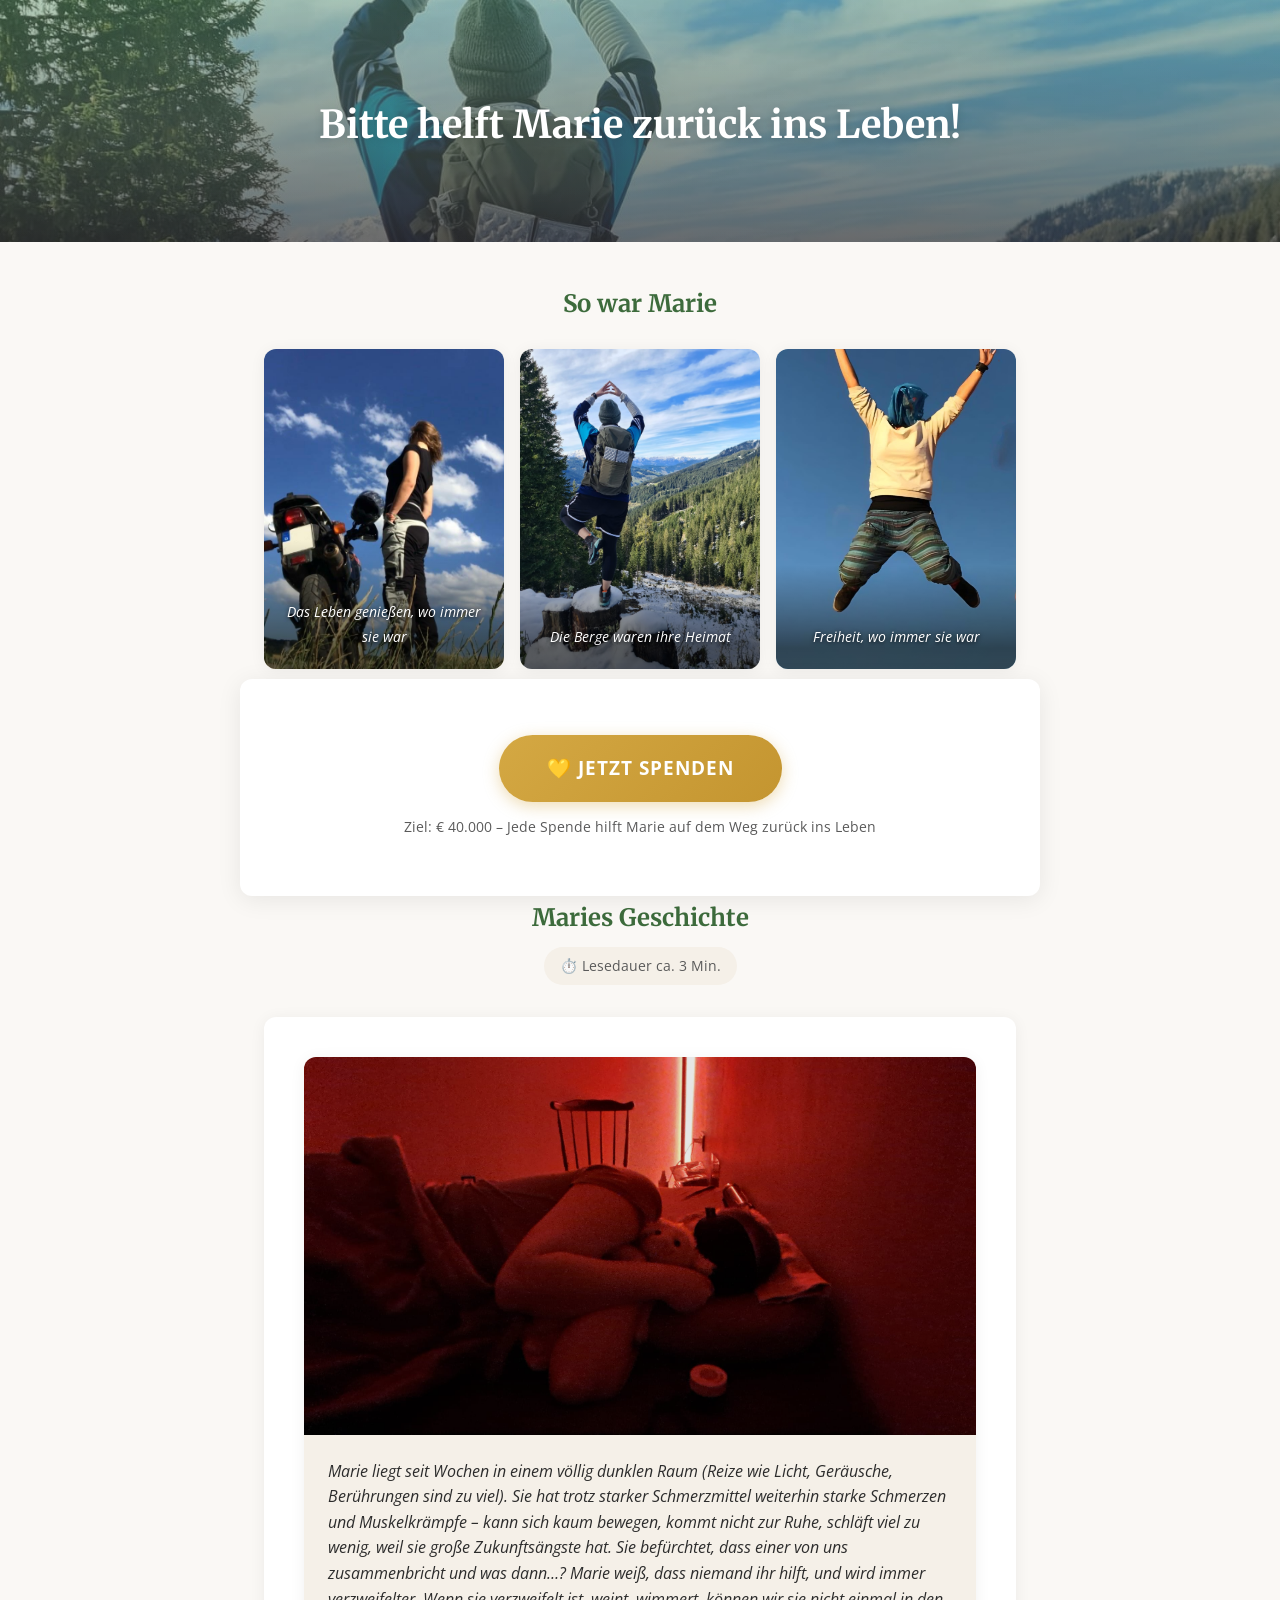
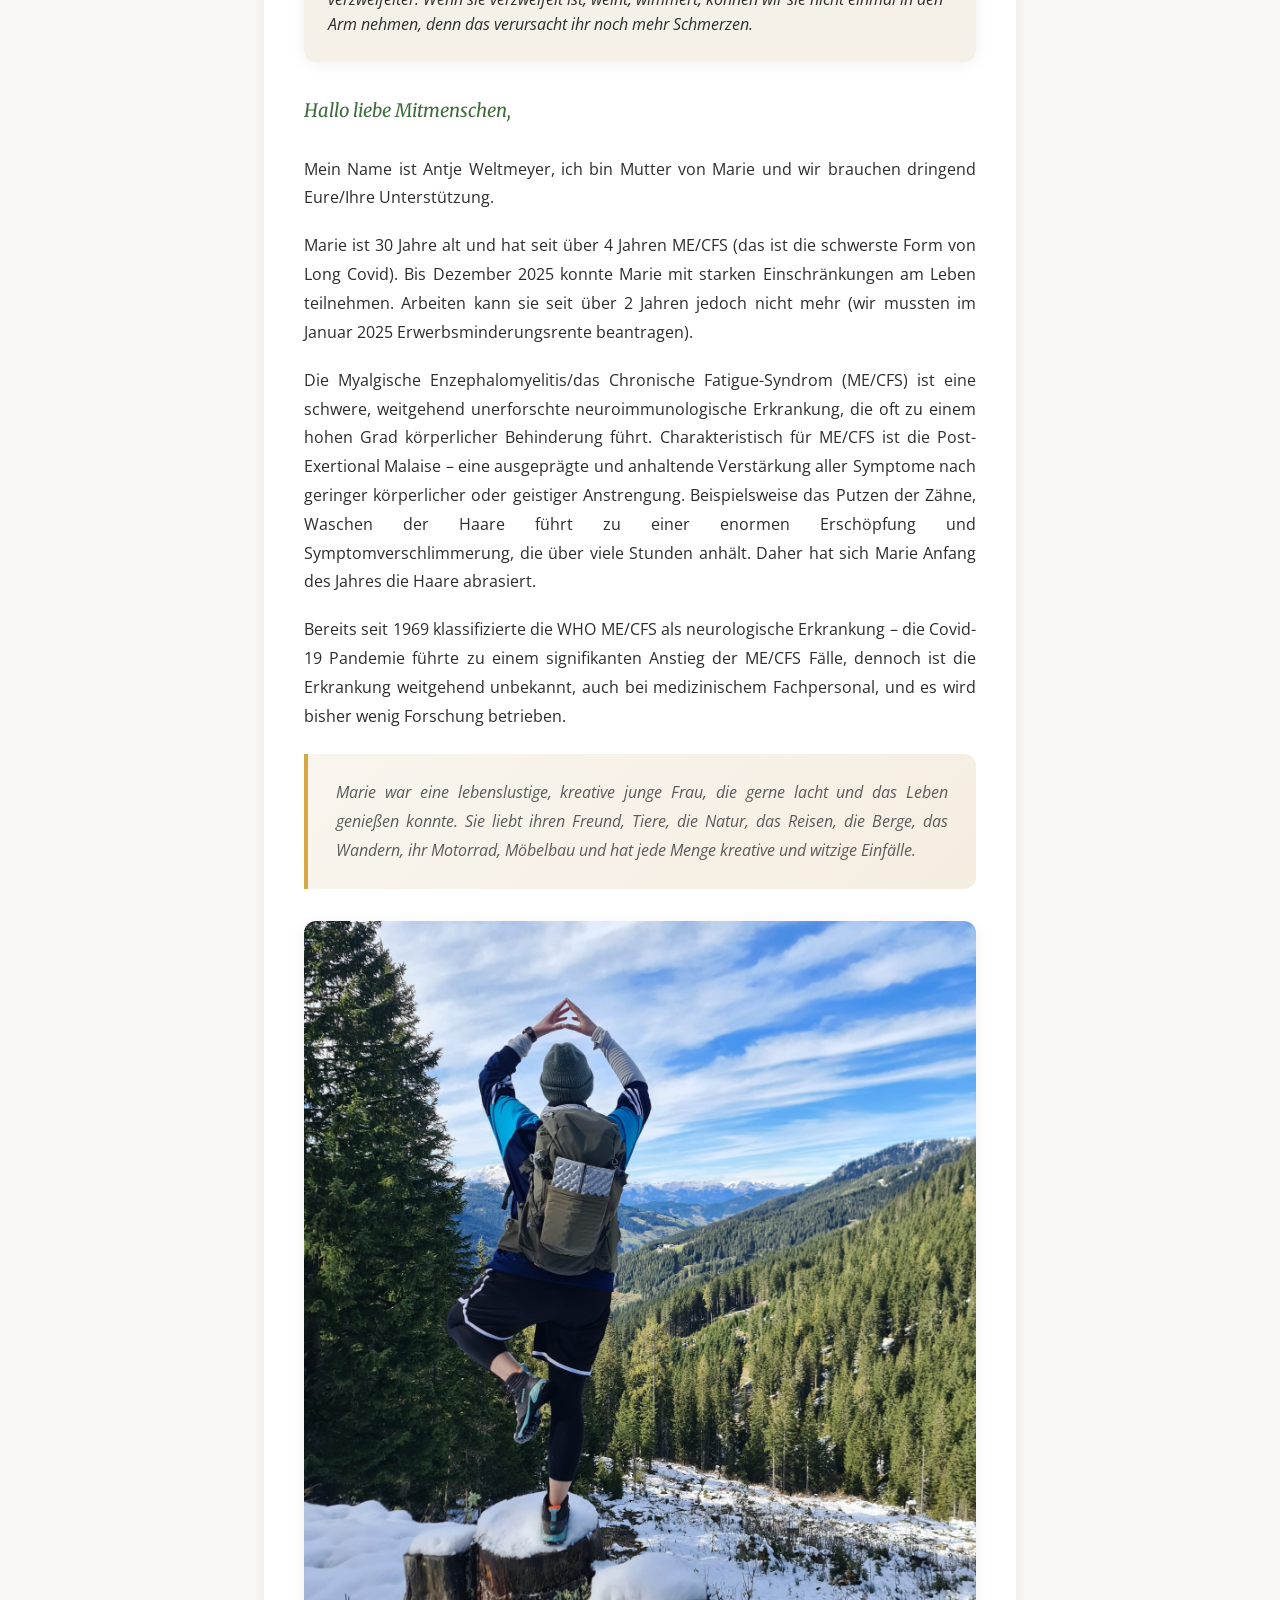
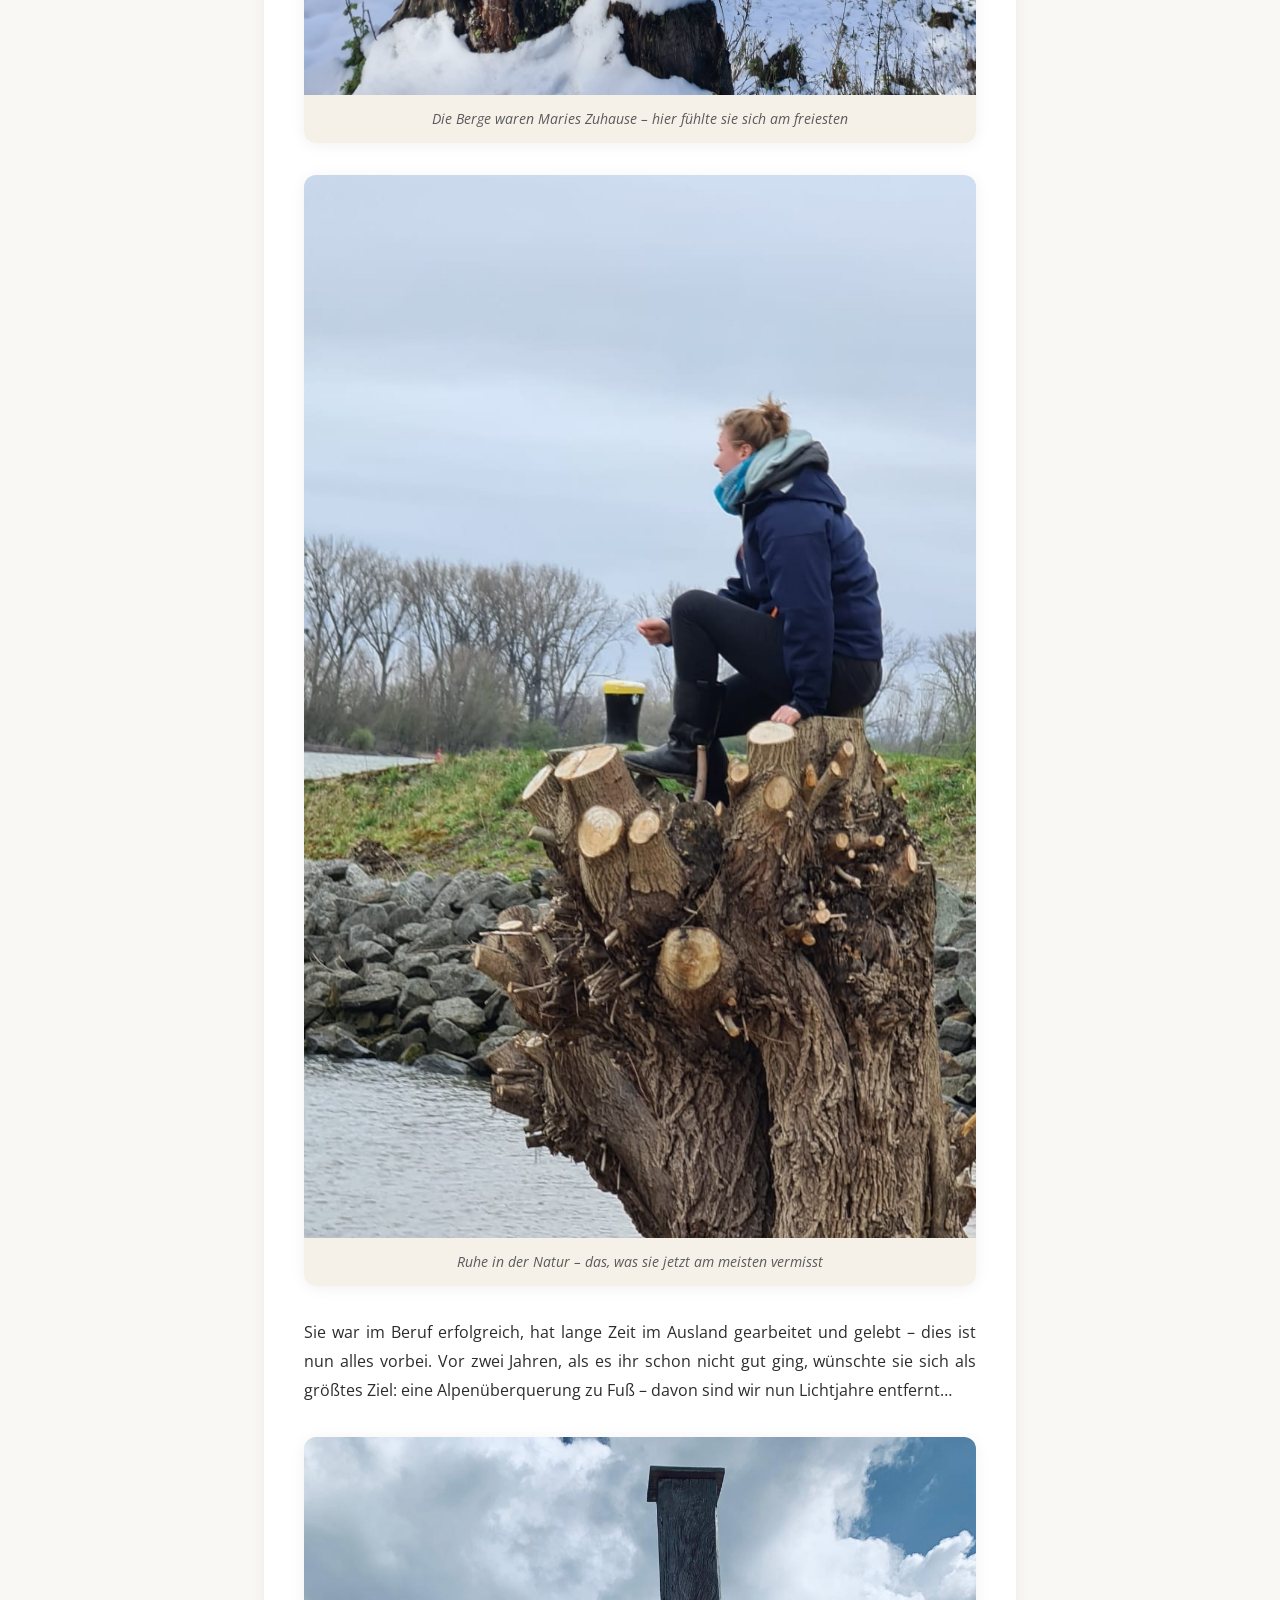
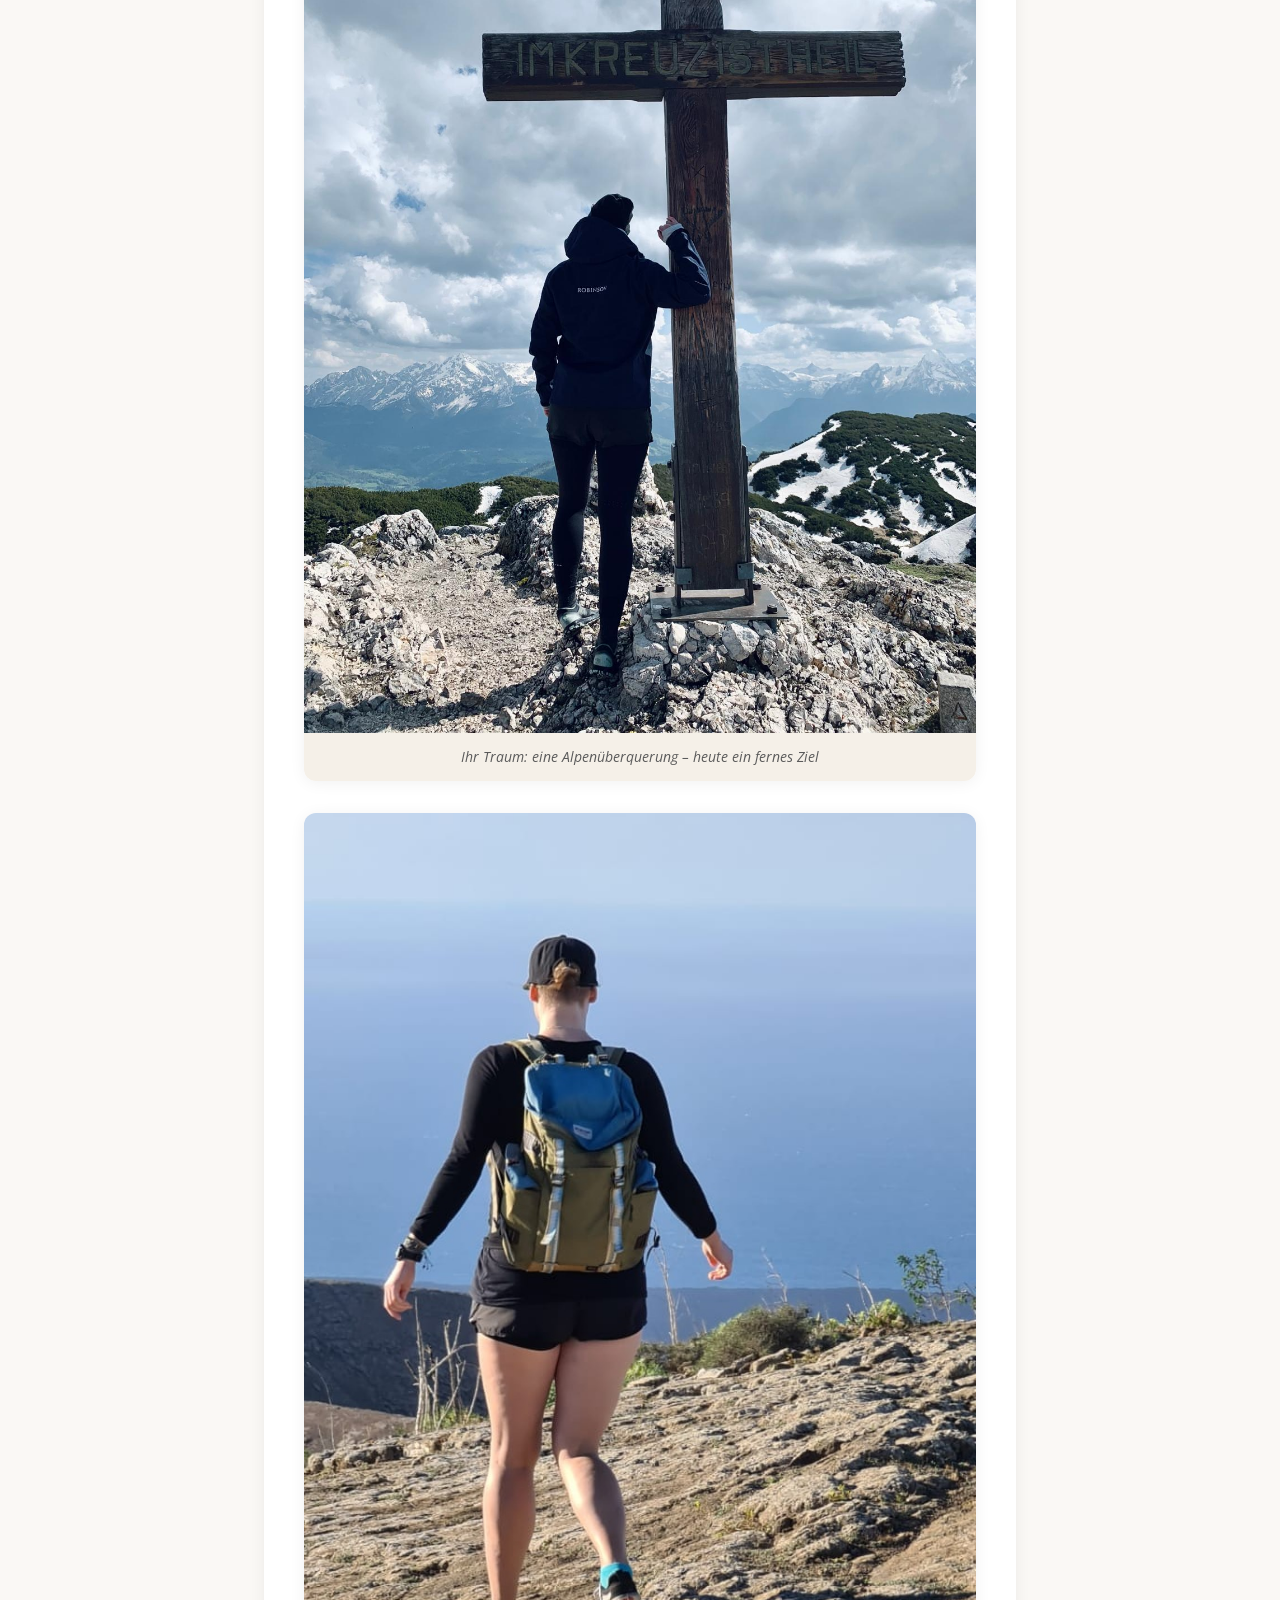
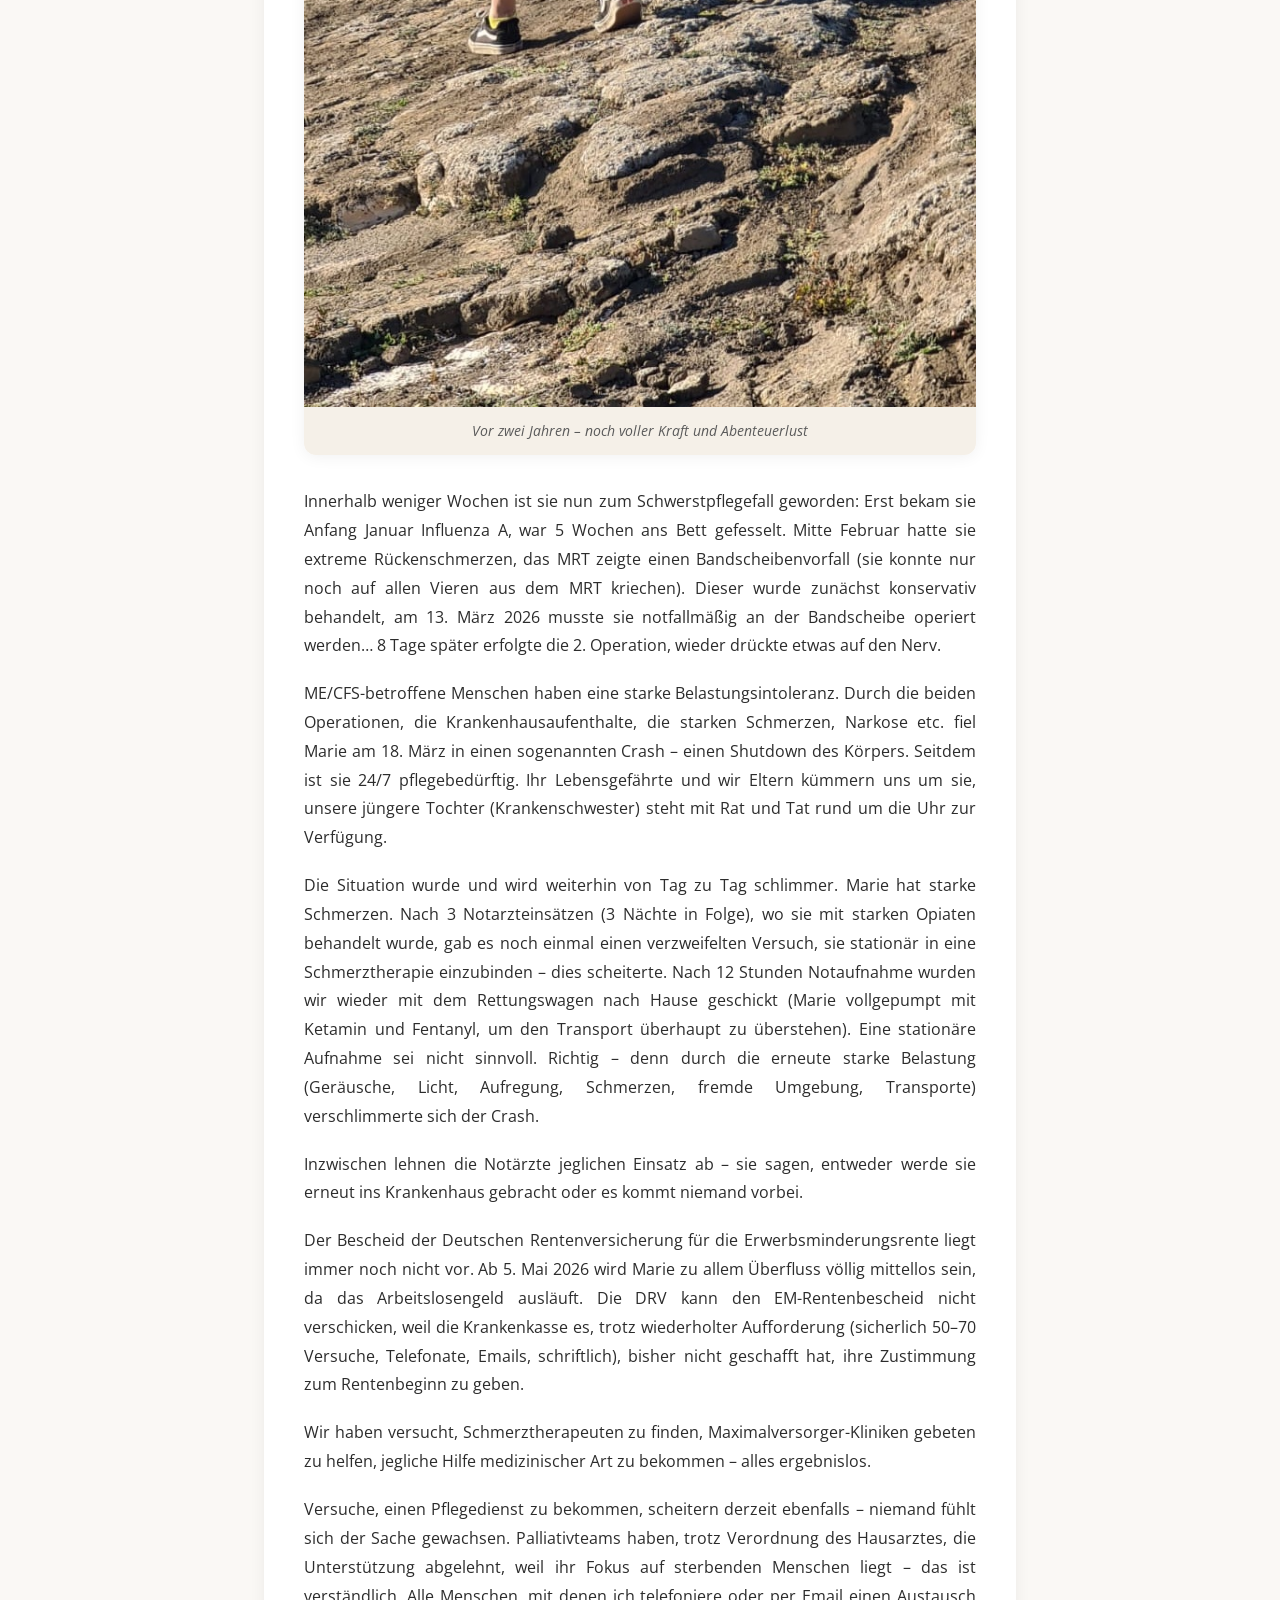
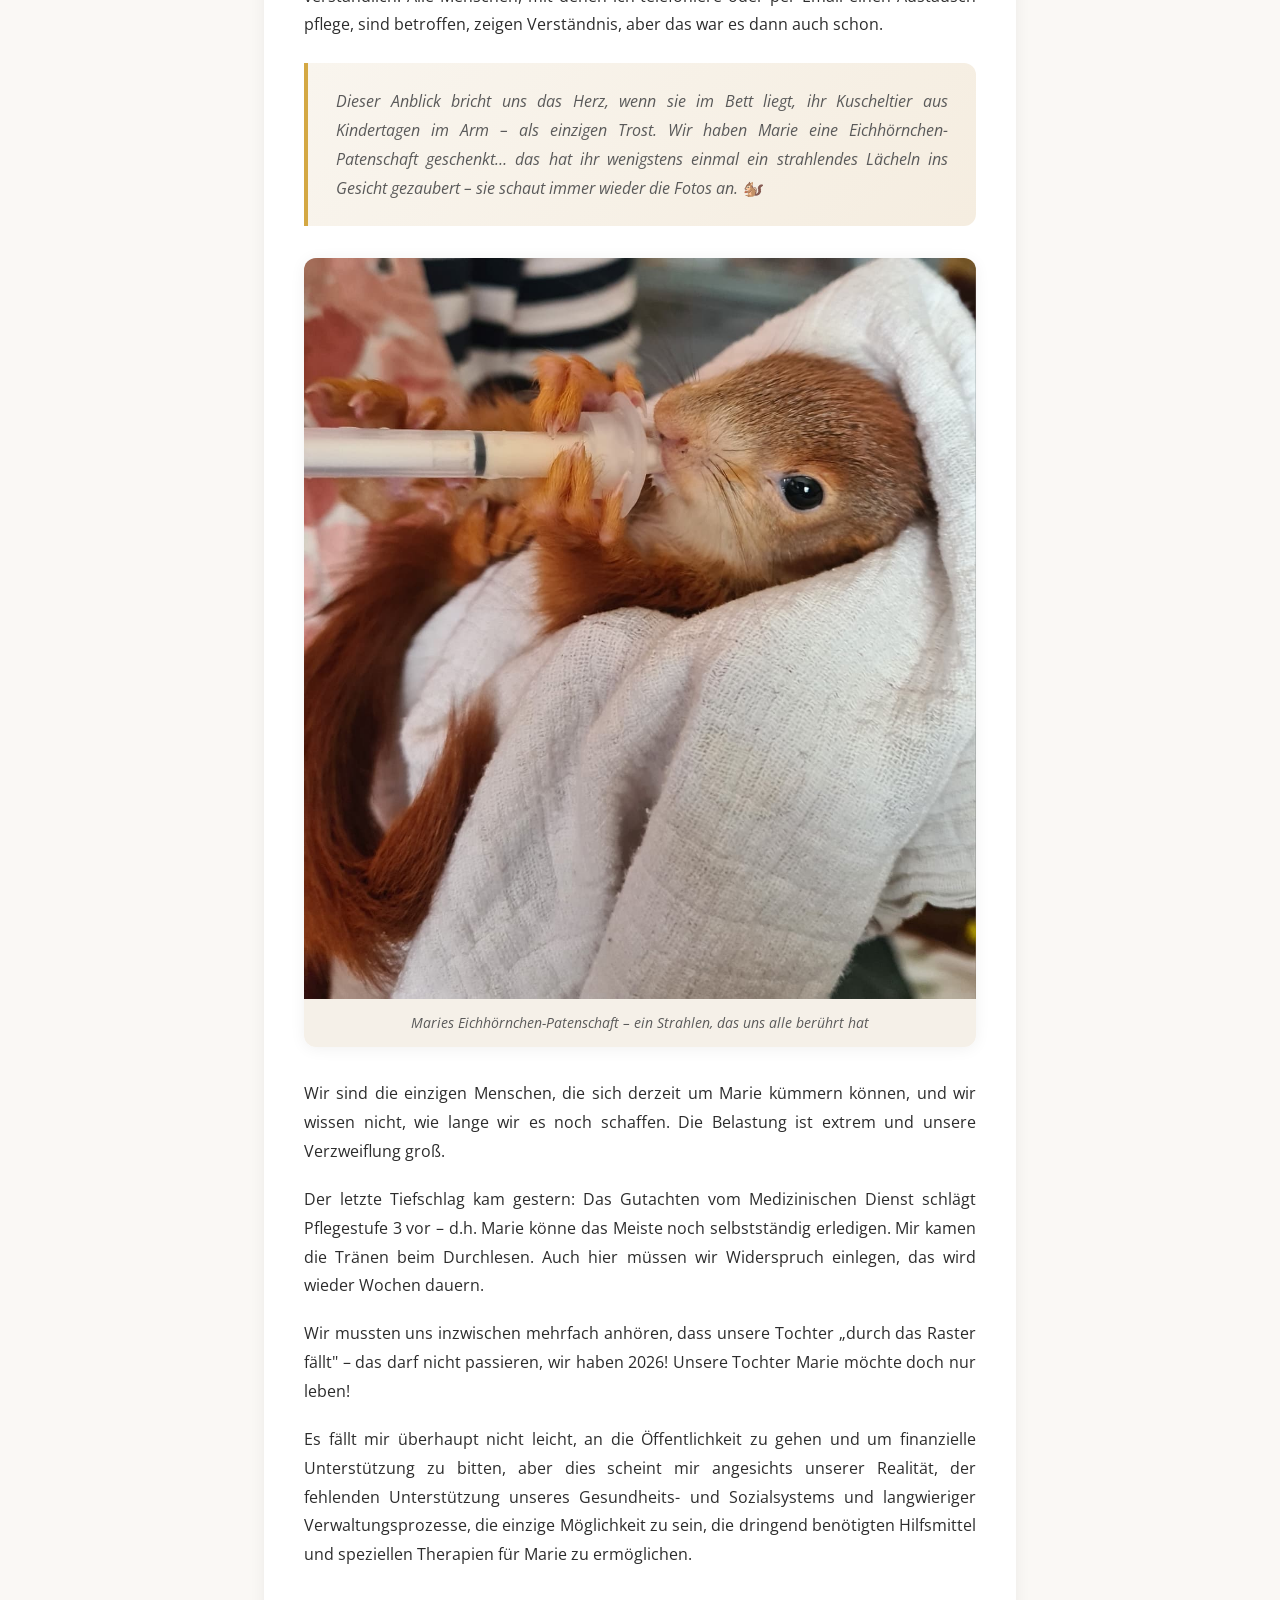
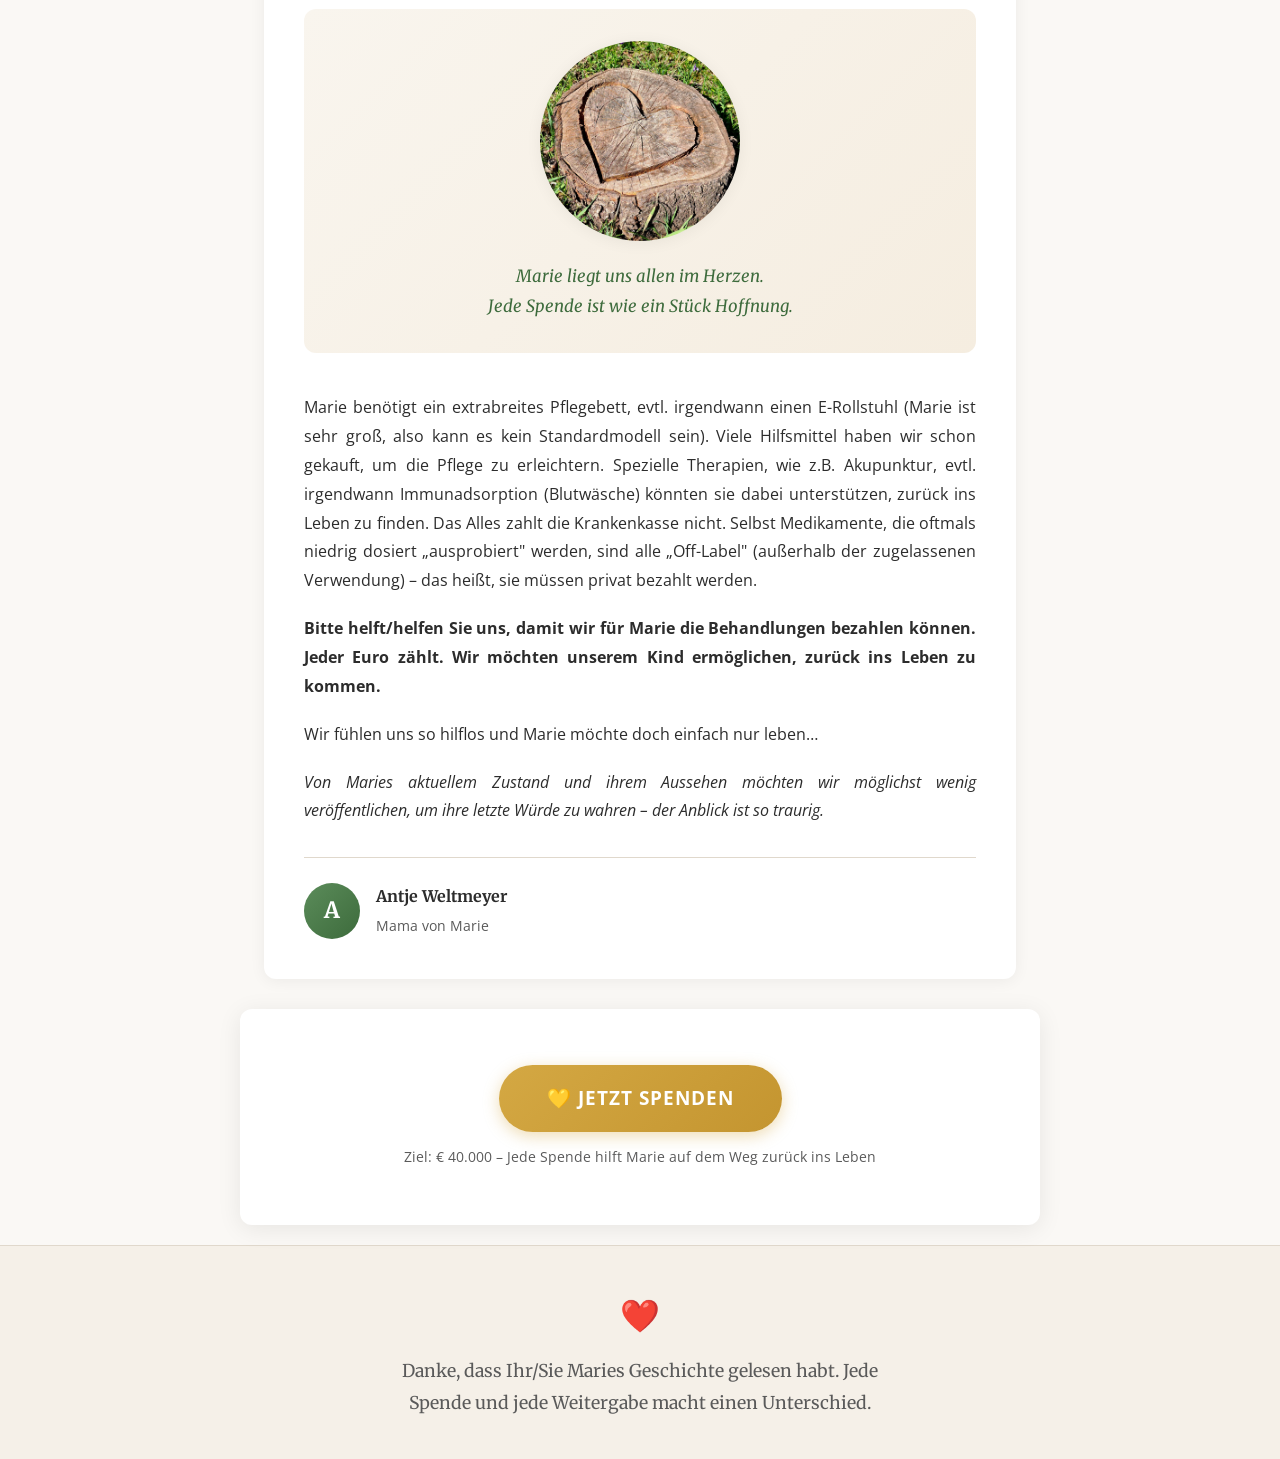
==== commit a1044cad: "some fixes and new images" ====
--- a/index.htm
+++ b/index.htm
@@ -12,26 +12,25 @@
 <body>
 
     <!-- Hero -->
-   <header class="hero">
+  <header class="hero">
         <h1>Bitte helft Marie zurück ins Leben!</h1>
-        <p class="hero-subtitle">Jeder Euro zählt – zusammen können wir Marie helfen</p>
     </header>
 
    <!-- Photo Gallery -->
     <section class="photo-gallery">
         <h2>So war Marie</h2>
-        <div class="gallery-grid">
+      <div class="gallery-grid">
             <div class="gallery-item">
-                <img src="img/1.jpg" alt="Marie in den Bergen">
+                <img src="img/13.jpg" alt="Marie mit ihrem Motorrad">
+                <div class="gallery-caption">Das Leben genießen, wo immer sie war</div>
+            </div>
+          <div class="gallery-item">
+                <img loading="lazy" src="img/1.jpg" alt="Marie in den Bergen">
                 <div class="gallery-caption">Die Berge waren ihre Heimat</div>
             </div>
-          <div class="gallery-item">
-                <img loading="lazy" src="img/6.jpg" alt="Marie am Strand bei goldenem Licht">
+           <div class="gallery-item">
+                <img loading="lazy" src="img/11.jpg" alt="Marie springt voller Freude in der Wüste">
                 <div class="gallery-caption">Freiheit, wo immer sie war</div>
-            </div>
-           <div class="gallery-item">
-                <img loading="lazy" src="img/4.jpg" alt="Happy Birthday Marie am Strand">
-                <div class="gallery-caption">Das Leben feiern, wo immer sie war</div>
             </div>
         </div>
     </section>
@@ -51,7 +50,12 @@
             <span class="reading-time">⏱️ Lesedauer ca. 3 Min.</span>
         </div>
 
-        <article class="story-content">
+     <article class="story-content">
+            <figure class="story-image intro-image">
+                <img loading="lazy" src="img/12.jpg" alt="Marie liegt in einem dunklen Raum mit Rotlicht">
+                <figcaption class="image-caption">Marie liegt seit Wochen in einem völlig dunklen Raum (Reize wie Licht, Geräusche, Berührungen sind zu viel). Sie hat trotz starker Schmerzmittel weiterhin starke Schmerzen und Muskelkrämpfe – kann sich kaum bewegen, kommt nicht zur Ruhe, schläft viel zu wenig, weil sie große Zukunftsängste hat. Sie befürchtet, dass einer von uns zusammenbricht und was dann…? Marie weiß, dass niemand ihr hilft, und wird immer verzweifelter. Wenn sie verzweifelt ist, weint, wimmert, können wir sie nicht einmal in den Arm nehmen, denn das verursacht ihr noch mehr Schmerzen.</figcaption>
+            </figure>
+			
             <p class="greeting">Hallo liebe Mitmenschen,</p>
 
             <p>Mein Name ist Antje Weltmeyer, ich bin Mutter von Marie und wir brauchen dringend Eure/Ihre Unterstützung.</p>
@@ -66,17 +70,22 @@
                 <p>Marie war eine lebenslustige, kreative junge Frau, die gerne lacht und das Leben genießen konnte. Sie liebt ihren Freund, Tiere, die Natur, das Reisen, die Berge, das Wandern, ihr Motorrad, Möbelbau und hat jede Menge kreative und witzige Einfälle.</p>
             </div>
 
-       <figure class="story-image">
+      <figure class="story-image">
                 <img loading="lazy" src="img/1.jpg" alt="Marie steht auf einem Baumstumpf in den Bergen und blickt ins Tal">
-                <figcaption class="image-caption">Die Berge waren Marias Zuhause – hier fühlte sie sich am freiesten</figcaption>
+                <figcaption class="image-caption">Die Berge waren Maries Zuhause – hier fühlte sie sich am freiesten</figcaption>
             </figure>
 
-      <figure class="story-image">
-                <img loading="lazy" src="img/8.jpg" alt="Marie sitzt friedlich am klaren Fluss">
+     <figure class="story-image">
+                <img loading="lazy" src="img/7.jpg" alt="Marie sitzt nachdenklich auf einem Baumstumpf am Wasser">
                 <figcaption class="image-caption">Ruhe in der Natur – das, was sie jetzt am meisten vermisst</figcaption>
             </figure>
 
-            <p>Sie war im Beruf erfolgreich, hat lange Zeit im Ausland gearbeitet und gelebt – dies ist nun alles vorbei. Vor zwei Jahren, als es ihr schon nicht gut ging, wünschte sie sich als größtes Ziel: eine Alpenüberquerung zu Fuß – davon sind wir nun Lichtjahre entfernt…</p>
+           <p>Sie war im Beruf erfolgreich, hat lange Zeit im Ausland gearbeitet und gelebt – dies ist nun alles vorbei. Vor zwei Jahren, als es ihr schon nicht gut ging, wünschte sie sich als größtes Ziel: eine Alpenüberquerung zu Fuß – davon sind wir nun Lichtjahre entfernt…</p>
+
+          <figure class="story-image">
+                <img loading="lazy" src="img/10.jpg" alt="Marie am Gebirgskreuz mit der Aufschrift IM KREUZ IST HEIL">
+                <figcaption class="image-caption">Ihr Traum: eine Alpenüberquerung – heute ein fernes Ziel</figcaption>
+            </figure>
 
           <figure class="story-image">
                 <img loading="lazy" src="img/2.jpg" alt="Marie wandert am Meer">
@@ -96,8 +105,6 @@
             <p>Wir haben versucht, Schmerztherapeuten zu finden, Maximalversorger-Kliniken gebeten zu helfen, jegliche Hilfe medizinischer Art zu bekommen – alles ergebnislos.</p>
 
             <p>Versuche, einen Pflegedienst zu bekommen, scheitern derzeit ebenfalls – niemand fühlt sich der Sache gewachsen. Palliativteams haben, trotz Verordnung des Hausarztes, die Unterstützung abgelehnt, weil ihr Fokus auf sterbenden Menschen liegt – das ist verständlich. Alle Menschen, mit denen ich telefoniere oder per Email einen Austausch pflege, sind betroffen, zeigen Verständnis, aber das war es dann auch schon.</p>
-
-            <p>Marie liegt seit Wochen in einem völlig dunklen Raum (Reize wie Licht, Geräusche, Berührungen sind zu viel). Sie hat trotz starker Schmerzmittel weiterhin starke Schmerzen und Muskelkrämpfe – kann sich kaum bewegen, kommt nicht zur Ruhe, schläft viel zu wenig, weil sie große Zukunftsängste hat. Sie befürchtet, dass einer von uns zusammenbricht und was dann…? Marie weiß, dass niemand ihr hilft, und wird immer verzweifelter. Wenn sie verzweifelt ist, weint, wimmert, können wir sie nicht einmal in den Arm nehmen, denn das verursacht ihr noch mehr Schmerzen.</p>
 
           <div class="highlight-box">
                 <p>Dieser Anblick bricht uns das Herz, wenn sie im Bett liegt, ihr Kuscheltier aus Kindertagen im Arm – als einzigen Trost. Wir haben Marie eine Eichhörnchen-Patenschaft geschenkt… das hat ihr wenigstens einmal ein strahlendes Lächeln ins Gesicht gezaubert – sie schaut immer wieder die Fotos an. 🐿️</p>
@@ -125,9 +132,9 @@
 
             <p><strong>Bitte helft/helfen Sie uns, damit wir für Marie die Behandlungen bezahlen können. Jeder Euro zählt. Wir möchten unserem Kind ermöglichen, zurück ins Leben zu kommen.</strong></p>
 
-            <p>Wir fühlen uns so hilflos und Marie möchte doch einfach nur leben…</p>
+         <p>Wir fühlen uns so hilflos und Marie möchte doch einfach nur leben…</p>
 
-            <p><em>Von Maries aktuellem Zustand und ihrem Aussehen möchten wir keine Bilder veröffentlichen, um ihre letzte Würde zu wahren – der Anblick ist so traurig.</em></p>
+            <p><em>Von Maries aktuellem Zustand und ihrem Aussehen möchten wir möglichst wenig veröffentlichen, um ihre letzte Würde zu wahren – der Anblick ist so traurig.</em></p>
 
             <!-- Author -->
             <div class="author">
@@ -140,15 +147,47 @@
         </article>
     </main>
 
-   <!-- Sticky Mobile Donate Button -->
-    <a href="https://example.com/donate" target="_blank" rel="noopener noreferrer" class="sticky-donate">💛 Spenden</a>
+  <!-- Sticky Mobile Donate Button -->
+    <a href="https://example.com/donate" target="_blank" rel="noopener noreferrer" class="sticky-donate">💛 Jetzt Spenden</a>
+
+   <!-- Desktop Bottom Donate -->
+    <section class="campaign-card campaign-card-bottom">
+        <div class="donate-section">
+            <a href="https://example.com/donate" target="_blank" rel="noopener noreferrer" class="donate-button">💛 Jetzt Spenden</a>
+            <p class="donate-note">Ziel: € 40.000 – Jede Spende hilft Marie auf dem Weg zurück ins Leben</p>
+        </div>
+    </section>
 
     <!-- Footer -->
     <footer class="footer">
         <div class="footer-heart">❤️</div>
-        <p>Danke, dass Ihr/Sie Marias Geschichte gelesen habt. Jede Spende, jeder Weiterhelp macht einen Unterschied.</p>
-        <p class="footer-note">Diese Seite wurde mit viel Liebe erstellt, um Marie zu helfen. 🌿</p>
+       <p>Danke, dass Ihr/Sie Maries Geschichte gelesen habt. Jede Spende und jede Weitergabe macht einen Unterschied.</p>
     </footer>
 
+    <script>
+    document.addEventListener('DOMContentLoaded', function() {
+        if (window.innerWidth > 600) return;
+        const grid = document.querySelector('.gallery-grid');
+        if (!grid) return;
+        
+        const items = grid.querySelectorAll('.gallery-item');
+        let index = 0;
+        
+        function scrollToItem(idx) {
+            const item = items[idx];
+            const scrollLeft = item.offsetLeft - (grid.clientWidth - item.clientWidth) / 2;
+            grid.scrollTo({ left: scrollLeft, behavior: 'smooth' });
+        }
+        
+        setTimeout(() => scrollToItem(0), 100);
+
+        let autoSlide = setInterval(() => {
+            index = (index + 1) % items.length;
+            scrollToItem(index);
+        }, 4000);
+
+        grid.addEventListener('touchstart', () => clearInterval(autoSlide), { passive: true });
+    });
+    </script>
     </body>
 </html>
--- a/style.css
+++ b/style.css
@@ -59,18 +59,10 @@
     text-shadow: 0 2px 8px rgba(0,0,0,0.15);
 }
 
-.hero-subtitle {
-    font-size: 1.05rem;
-    opacity: 0.92;
-    font-weight: 300;
-    max-width: 500px;
-    margin: 0 auto;
-}
-
 /* ===== Campaign Card ===== */
 .campaign-card {
     max-width: var(--max-width);
-    margin: -30px auto 0;
+    margin: 0 auto;
     background: white;
     border-radius: var(--radius);
     box-shadow: var(--shadow-card);
@@ -119,7 +111,7 @@
 /* ===== Photo Gallery ===== */
 .photo-gallery {
     max-width: var(--max-width);
-    margin: 40px auto 0;
+    margin: 40px auto 10px;
     padding: 0 24px;
 }
 
@@ -143,6 +135,7 @@
     overflow: hidden;
     box-shadow: var(--shadow-soft);
     aspect-ratio: 3/4;
+    display: block;
 }
 
 .gallery-item img {
@@ -162,19 +155,27 @@
     bottom: 0;
     left: 0;
     right: 0;
-    background: linear-gradient(to top, rgba(0,0,0,0.6), transparent);
+    background: linear-gradient(to top, rgba(0,0,0,0.6) 20%, transparent 100%);
     color: white;
-    padding: 24px 12px 12px;
-    font-size: 0.8rem;
-    font-style: italic;
-    text-align: center;
+    padding: 60px 16px 20px;
+    font-size: 0.85rem;
+    font-style: italic;
+    text-align: center;
+    text-shadow: 0 1px 4px rgba(0,0,0,0.9);
+    z-index: 2;
+    box-sizing: border-box;
+}
+
+/* ===== Campaign Card Bottom ===== */
+.campaign-card-bottom {
+    margin: 10px auto 20px;
 }
 
 /* ===== Story Section ===== */
 .story {
     max-width: var(--max-width);
     margin: 0 auto;
-    padding: 0 24px 60px;
+    padding: 0 24px 20px;
 }
 
 .story-header {
@@ -242,6 +243,42 @@
     border-radius: var(--radius);
     overflow: hidden;
     box-shadow: var(--shadow-soft);
+}
+
+.story-image.intro-image {
+    margin-top: 0;
+    margin-bottom: 32px;
+    width: 100%;
+    max-width: 100%;
+    margin-left: auto;
+    margin-right: auto;
+}
+
+.story-image.intro-image img {
+    filter: brightness(0.9);
+}
+
+.story-image.intro-image .image-caption {
+    background: var(--color-bg-warm);
+    padding: 24px;
+    font-size: 1rem;
+    font-style: italic;
+    color: var(--color-text);
+    text-align: left;
+    line-height: 1.6;
+}
+
+@media (max-width: 600px) {
+    .story-image.intro-image {
+        margin-left: 0;
+        margin-right: 0;
+    }
+    .story-image.intro-image img {
+        border-radius: var(--radius);
+    }
+    .story-image.intro-image .image-caption {
+        padding: 16px;
+    }
 }
 
 .story-image img {
@@ -370,11 +407,31 @@
 
 /* ===== Responsive ===== */
 @media (max-width: 600px) {
-   .hero { padding: 48px 20px 40px; }
-    .campaign-card { margin: -20px 12px 0; padding: 24px 20px; }
-    .gallery-grid { grid-template-columns: 1fr; gap: 12px; }
-    .gallery-item { aspect-ratio: 4/3; }
-    .story-content { padding: 24px 20px; }
+   .hero { padding: 48px 16px 40px; }
+    .campaign-card { display: none; }
+    .photo-gallery { padding: 0 16px; }
+   .gallery-grid {
+        display: flex;
+        overflow-x: auto;
+        scroll-snap-type: x mandatory;
+        gap: 12px;
+        padding: 0 7.5% 16px;
+        -webkit-overflow-scrolling: touch;
+        scrollbar-width: none;
+    }
+    .gallery-grid::-webkit-scrollbar { display: none; }
+    .gallery-item {
+        flex: 0 0 85%;
+        scroll-snap-align: center;
+        aspect-ratio: 3/4;
+    }
+    .gallery-item img { object-position: top; }
+    .gallery-caption {
+        padding: 40px 16px 20px;
+        font-size: 0.9rem;
+    }
+   .story { padding: 0 12px 40px; }
+    .story-content { padding: 24px 16px; }
     .story-content p { text-align: left; }
     .story-image { margin: 24px 0; }
     .symbolic-divider img { width: 150px; height: 150px; }
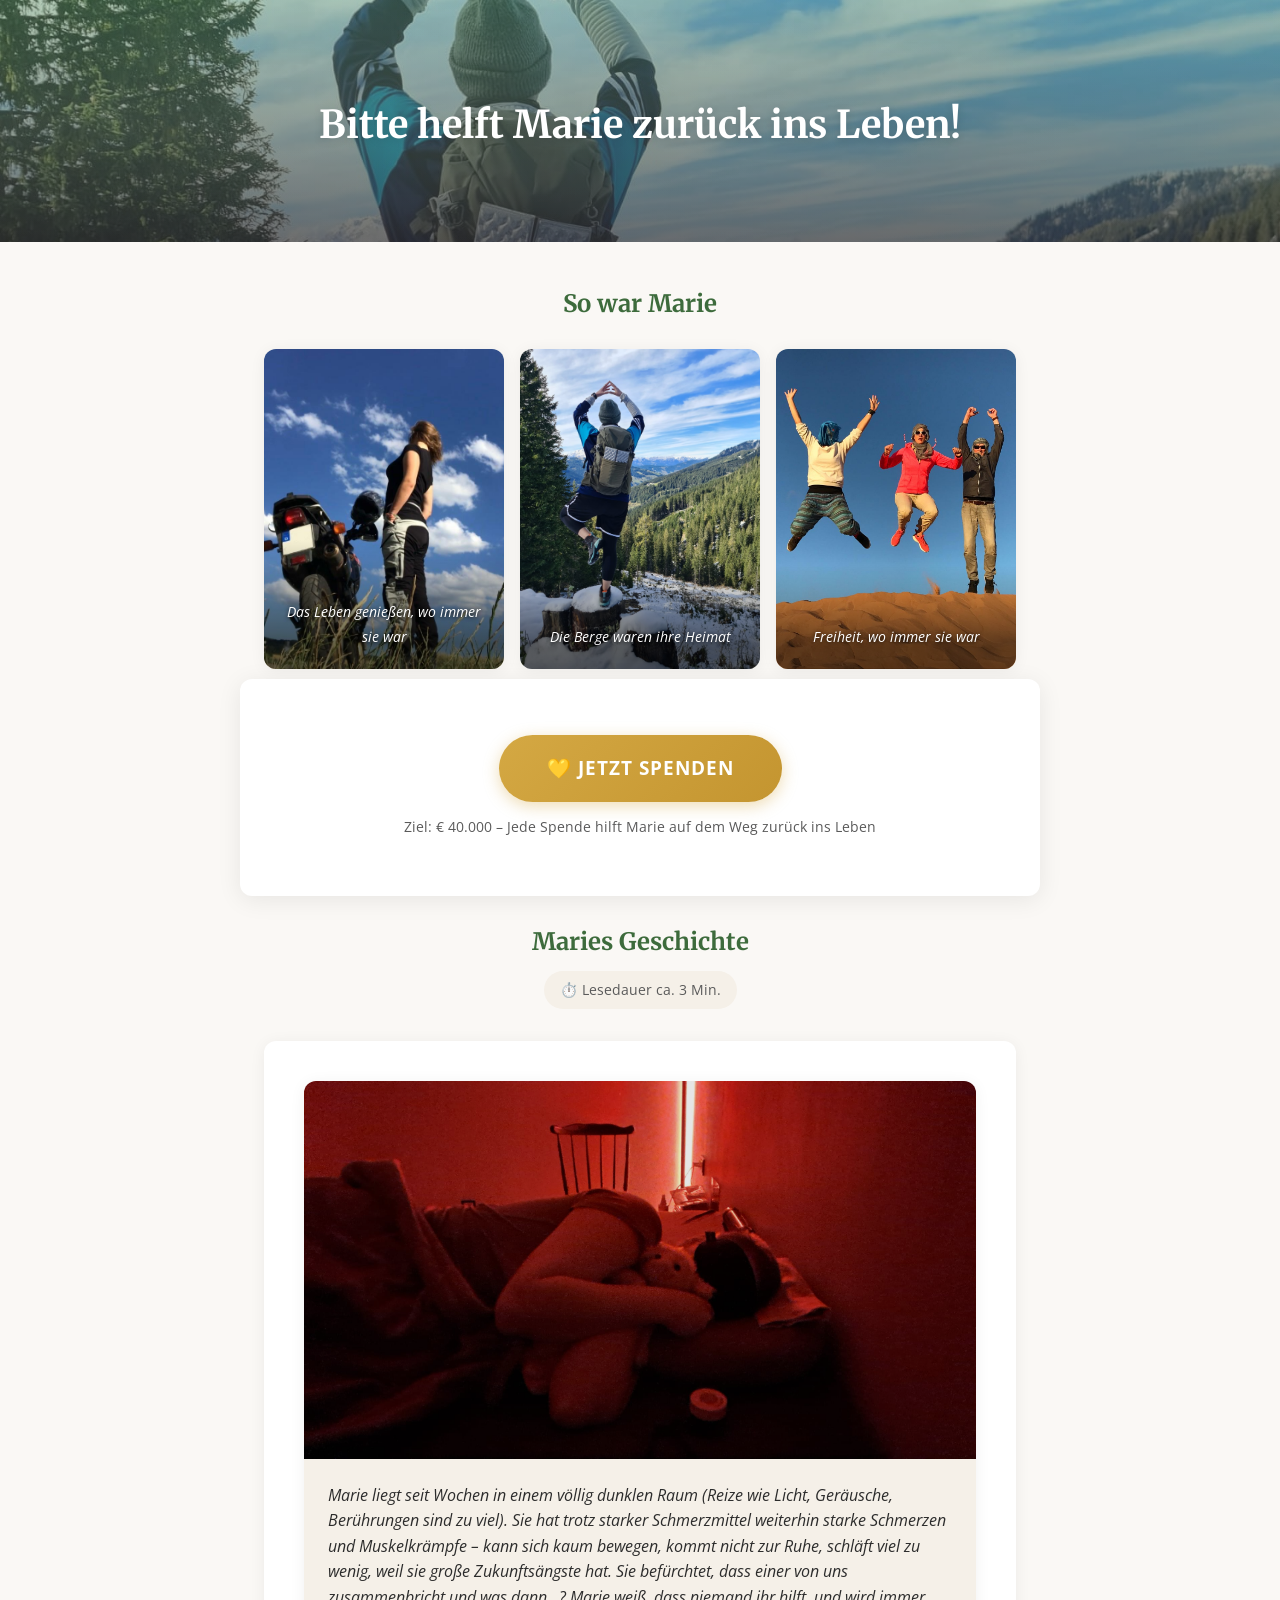
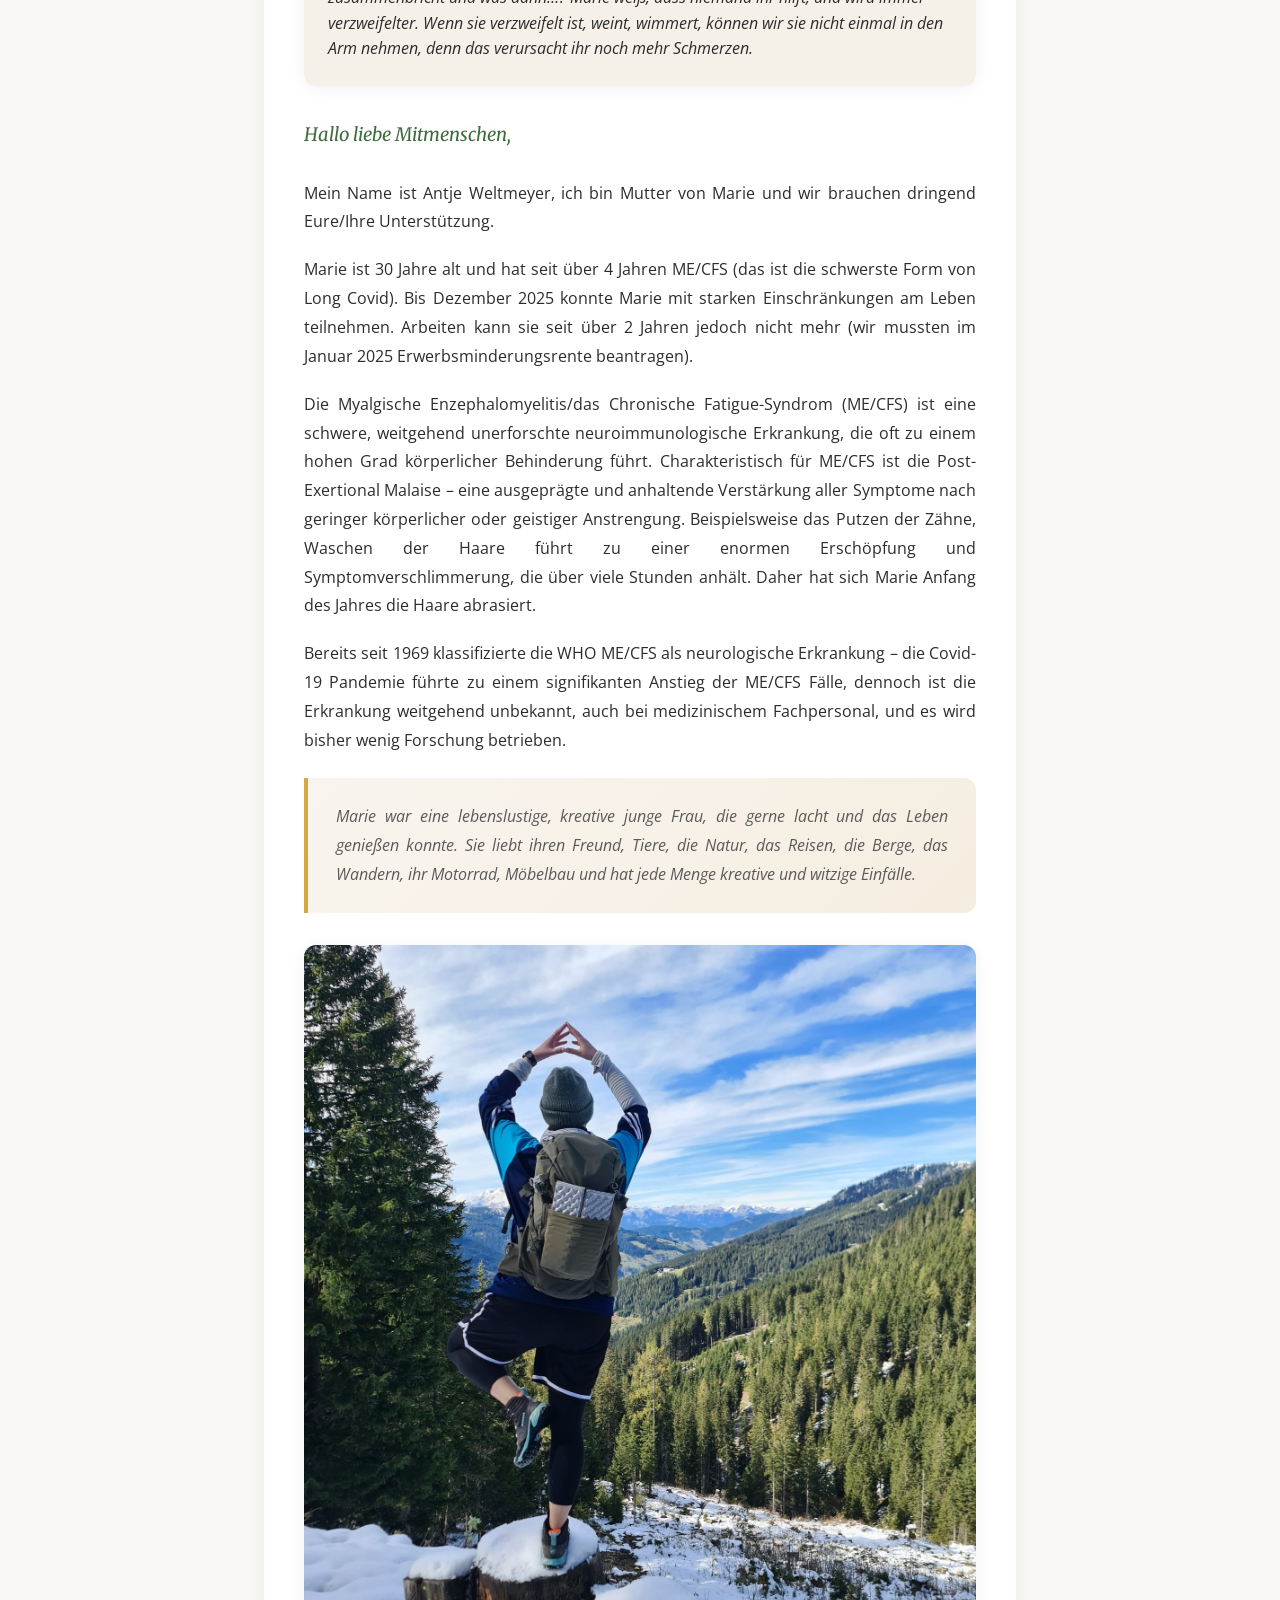
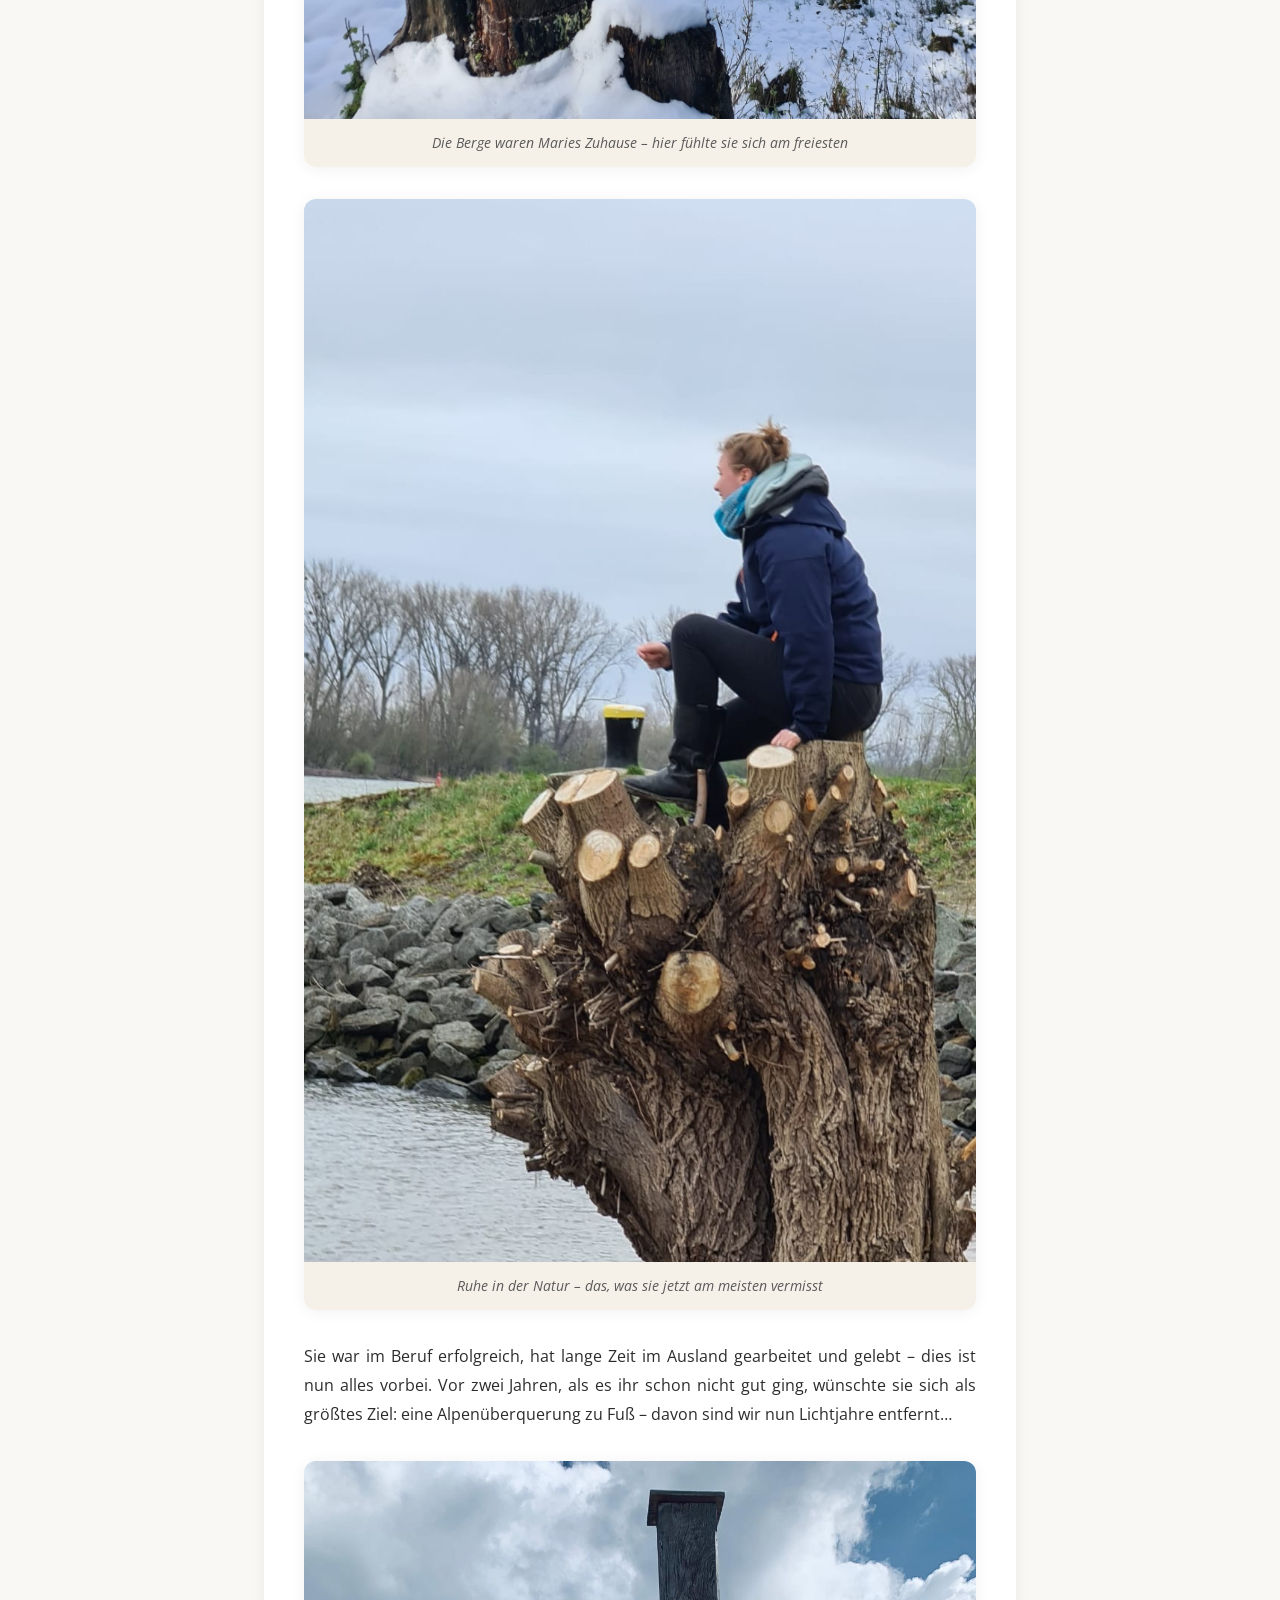
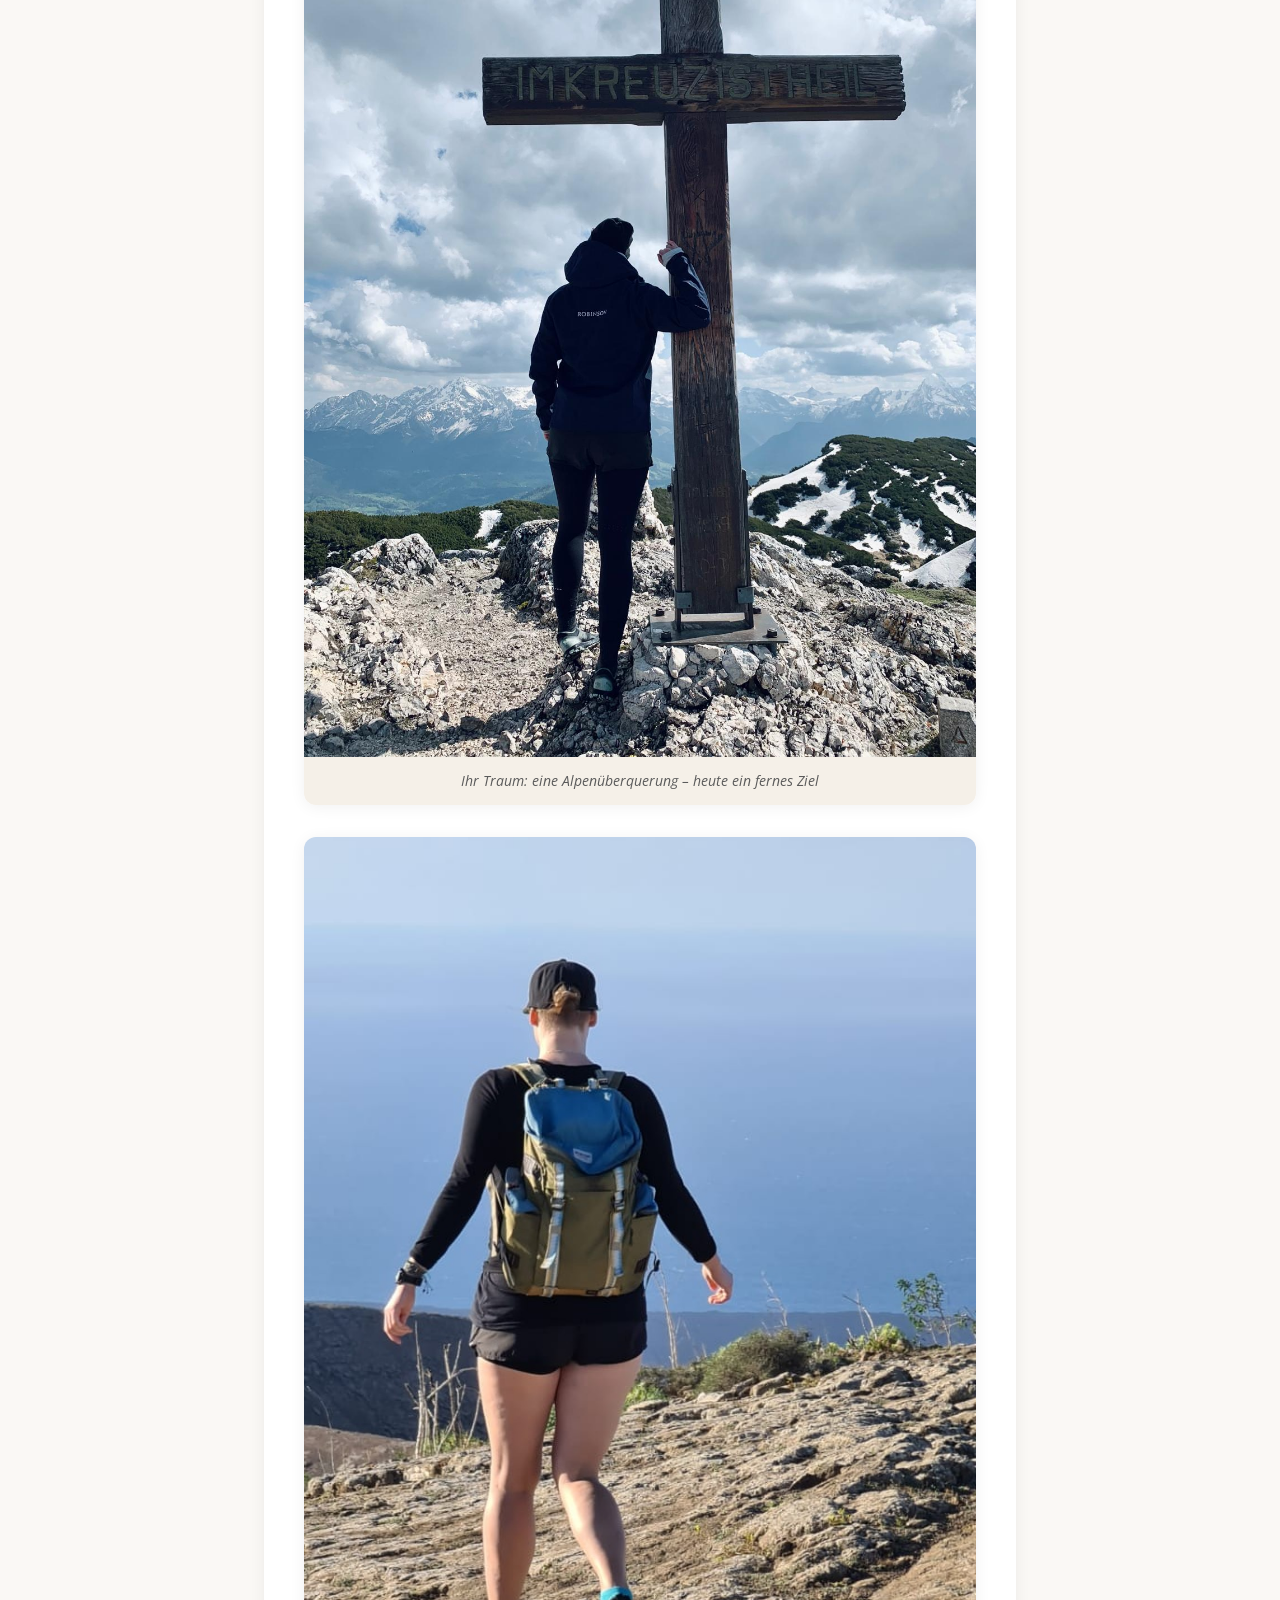
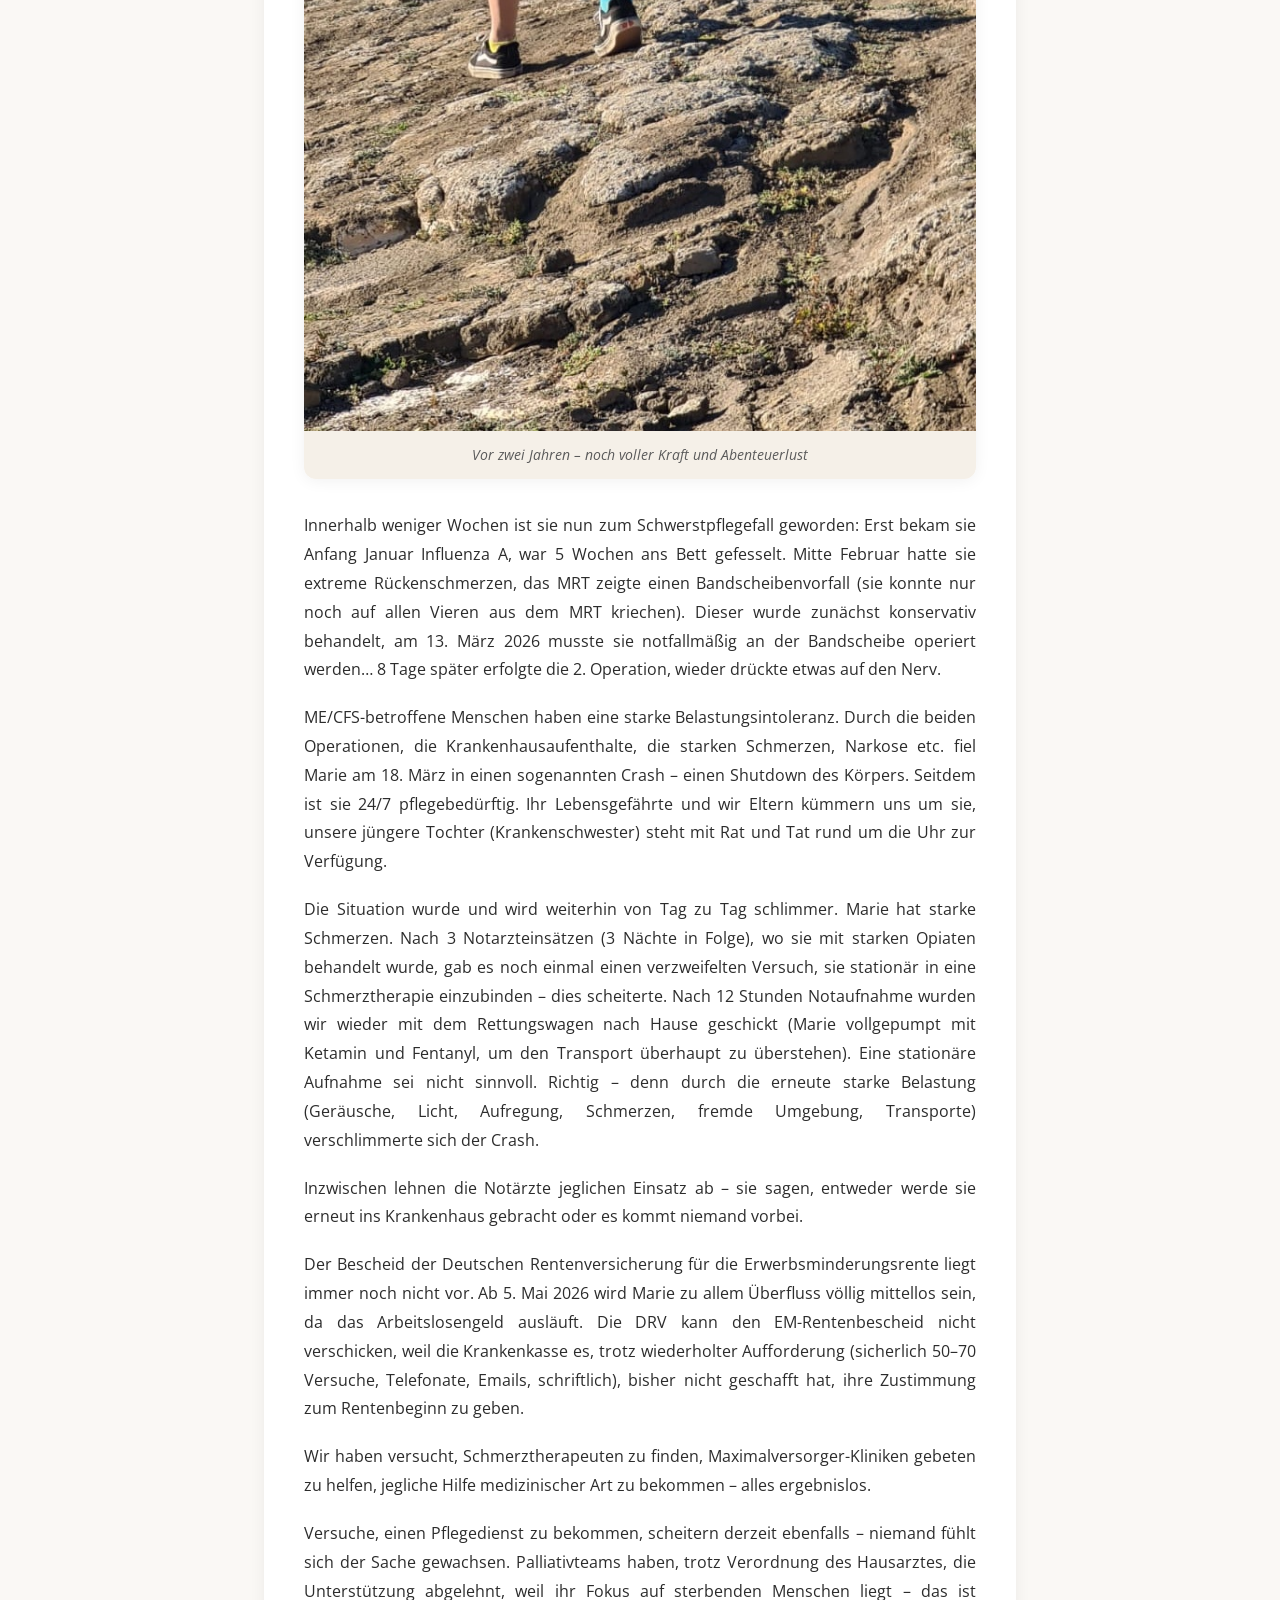
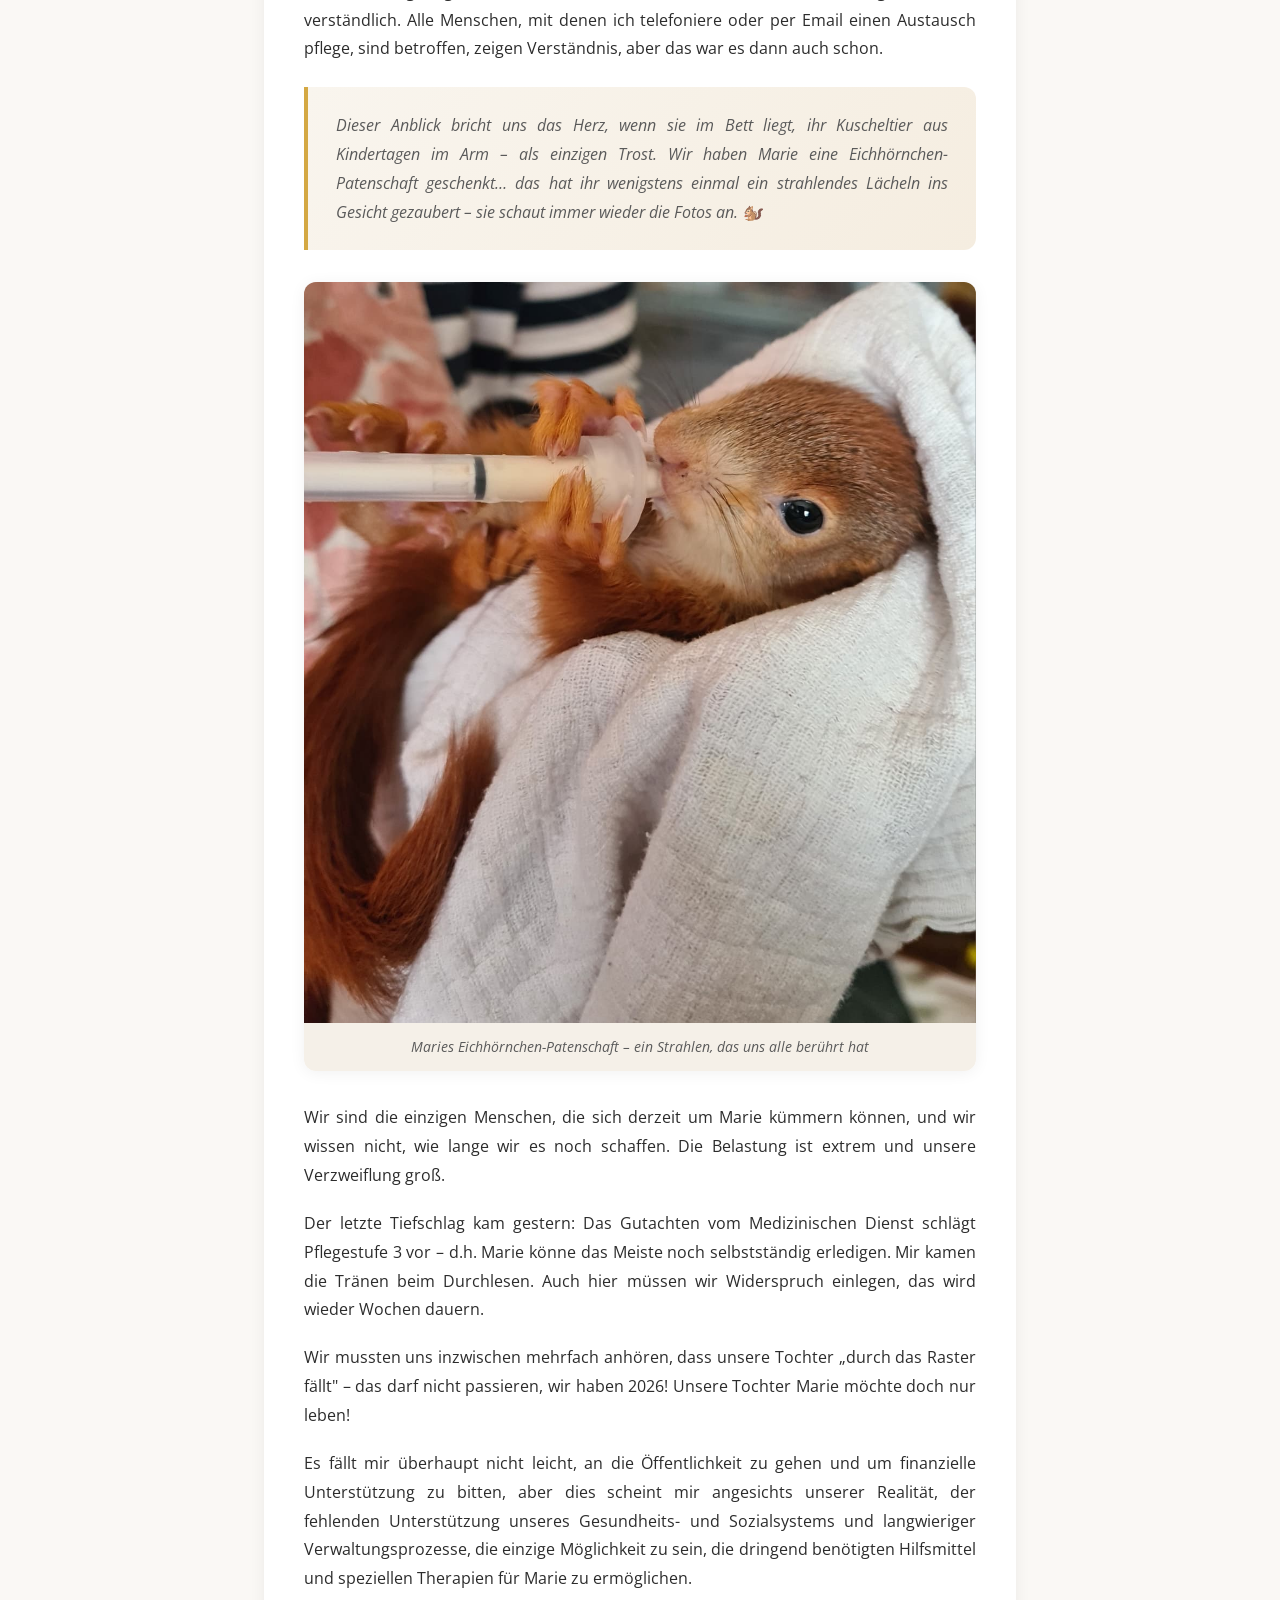
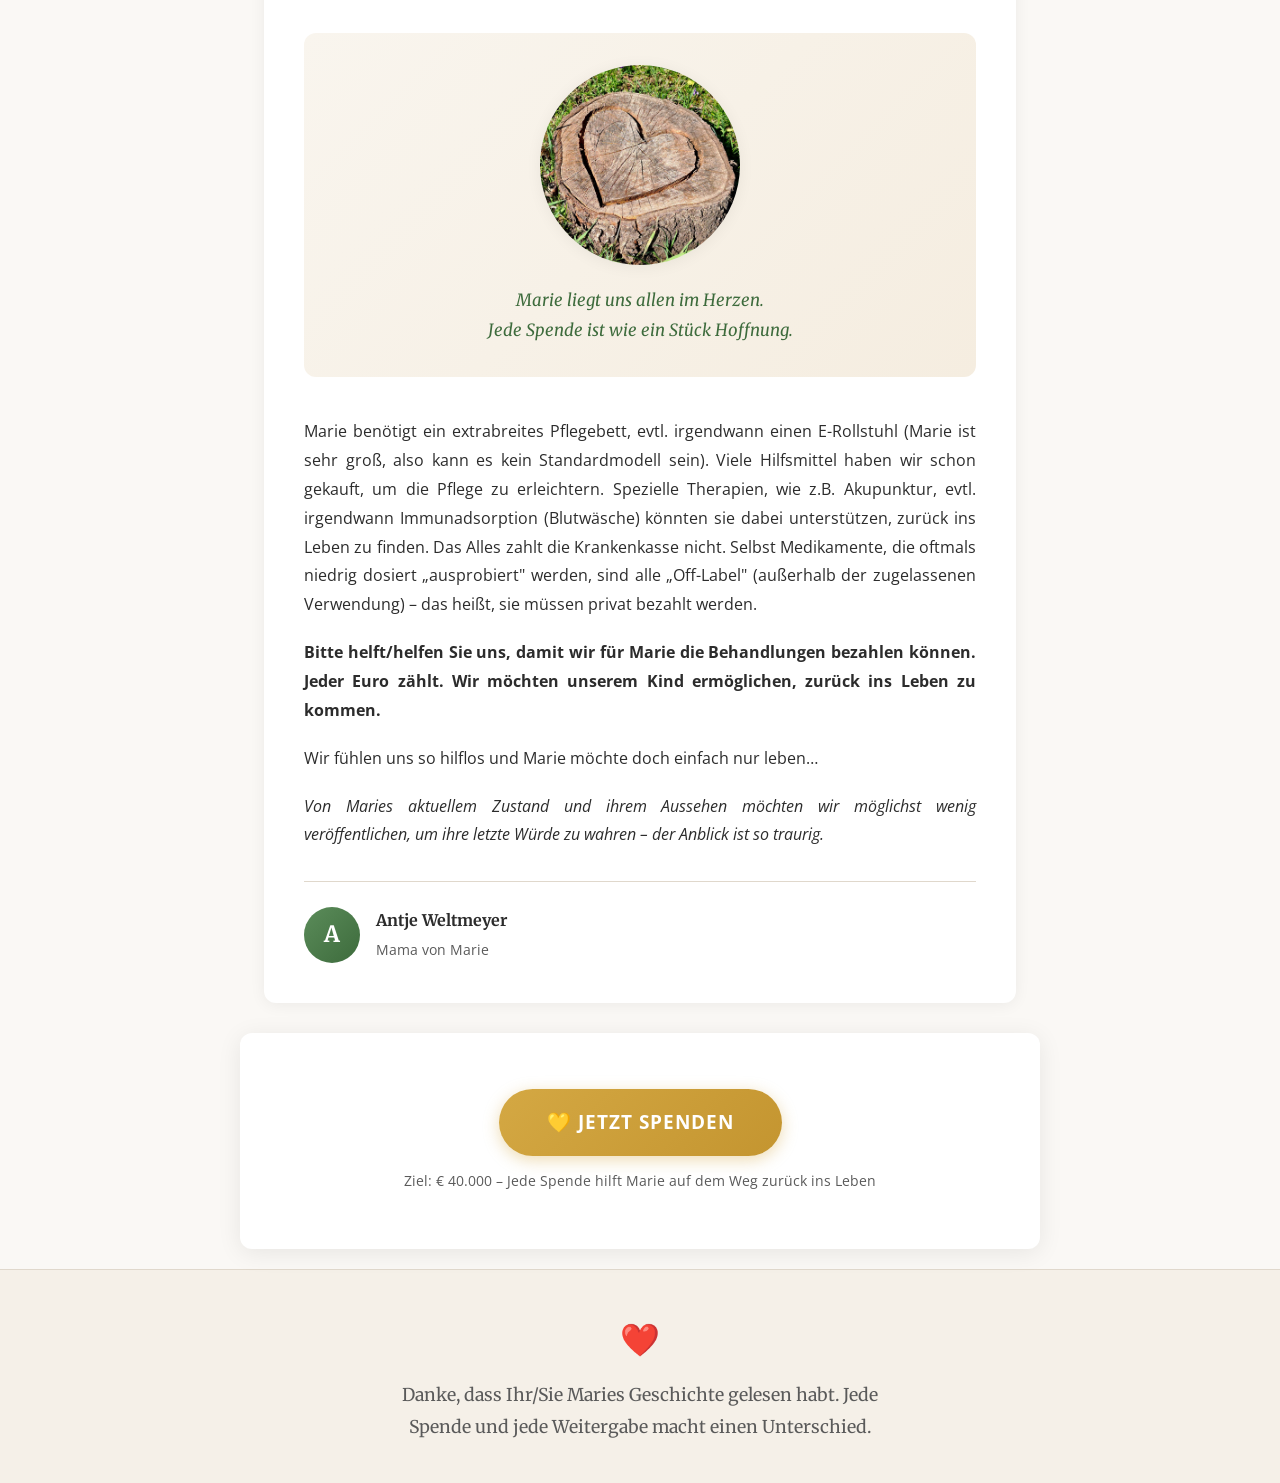
==== commit c44c01da: "correct go fund me links" ====
--- a/index.htm
+++ b/index.htm
@@ -38,7 +38,7 @@
     <!-- Campaign Card -->
     <section class="campaign-card">
         <div class="donate-section">
-           <a href="https://example.com/donate" target="_blank" rel="noopener noreferrer" class="donate-button">💛 Jetzt Spenden</a>
+           <a href="https://www.gofundme.com/f/hilfe-fur-marie-ein-kampf-gegen-me-cfs-und-die-burokratie-8286m" target="_blank" rel="noopener" class="donate-button">💛 Jetzt Spenden</a>
             <p class="donate-note">Ziel: € 40.000 – Jede Spende hilft Marie auf dem Weg zurück ins Leben</p>
         </div>
     </section>
@@ -148,12 +148,12 @@
     </main>
 
   <!-- Sticky Mobile Donate Button -->
-    <a href="https://example.com/donate" target="_blank" rel="noopener noreferrer" class="sticky-donate">💛 Jetzt Spenden</a>
+    <a href="https://www.gofundme.com/f/hilfe-fur-marie-ein-kampf-gegen-me-cfs-und-die-burokratie-8286m" target="_blank" rel="noopener" class="sticky-donate">💛 Jetzt Spenden</a>
 
    <!-- Desktop Bottom Donate -->
     <section class="campaign-card campaign-card-bottom">
         <div class="donate-section">
-            <a href="https://example.com/donate" target="_blank" rel="noopener noreferrer" class="donate-button">💛 Jetzt Spenden</a>
+            <a href="https://www.gofundme.com/f/hilfe-fur-marie-ein-kampf-gegen-me-cfs-und-die-burokratie-8286m" target="_blank" rel="noopener" class="donate-button">💛 Jetzt Spenden</a>
             <p class="donate-note">Ziel: € 40.000 – Jede Spende hilft Marie auf dem Weg zurück ins Leben</p>
         </div>
     </section>
--- a/style.css
+++ b/style.css
@@ -174,7 +174,7 @@
 /* ===== Story Section ===== */
 .story {
     max-width: var(--max-width);
-    margin: 0 auto;
+    margin: 24px auto 0 auto;
     padding: 0 24px 20px;
 }
 
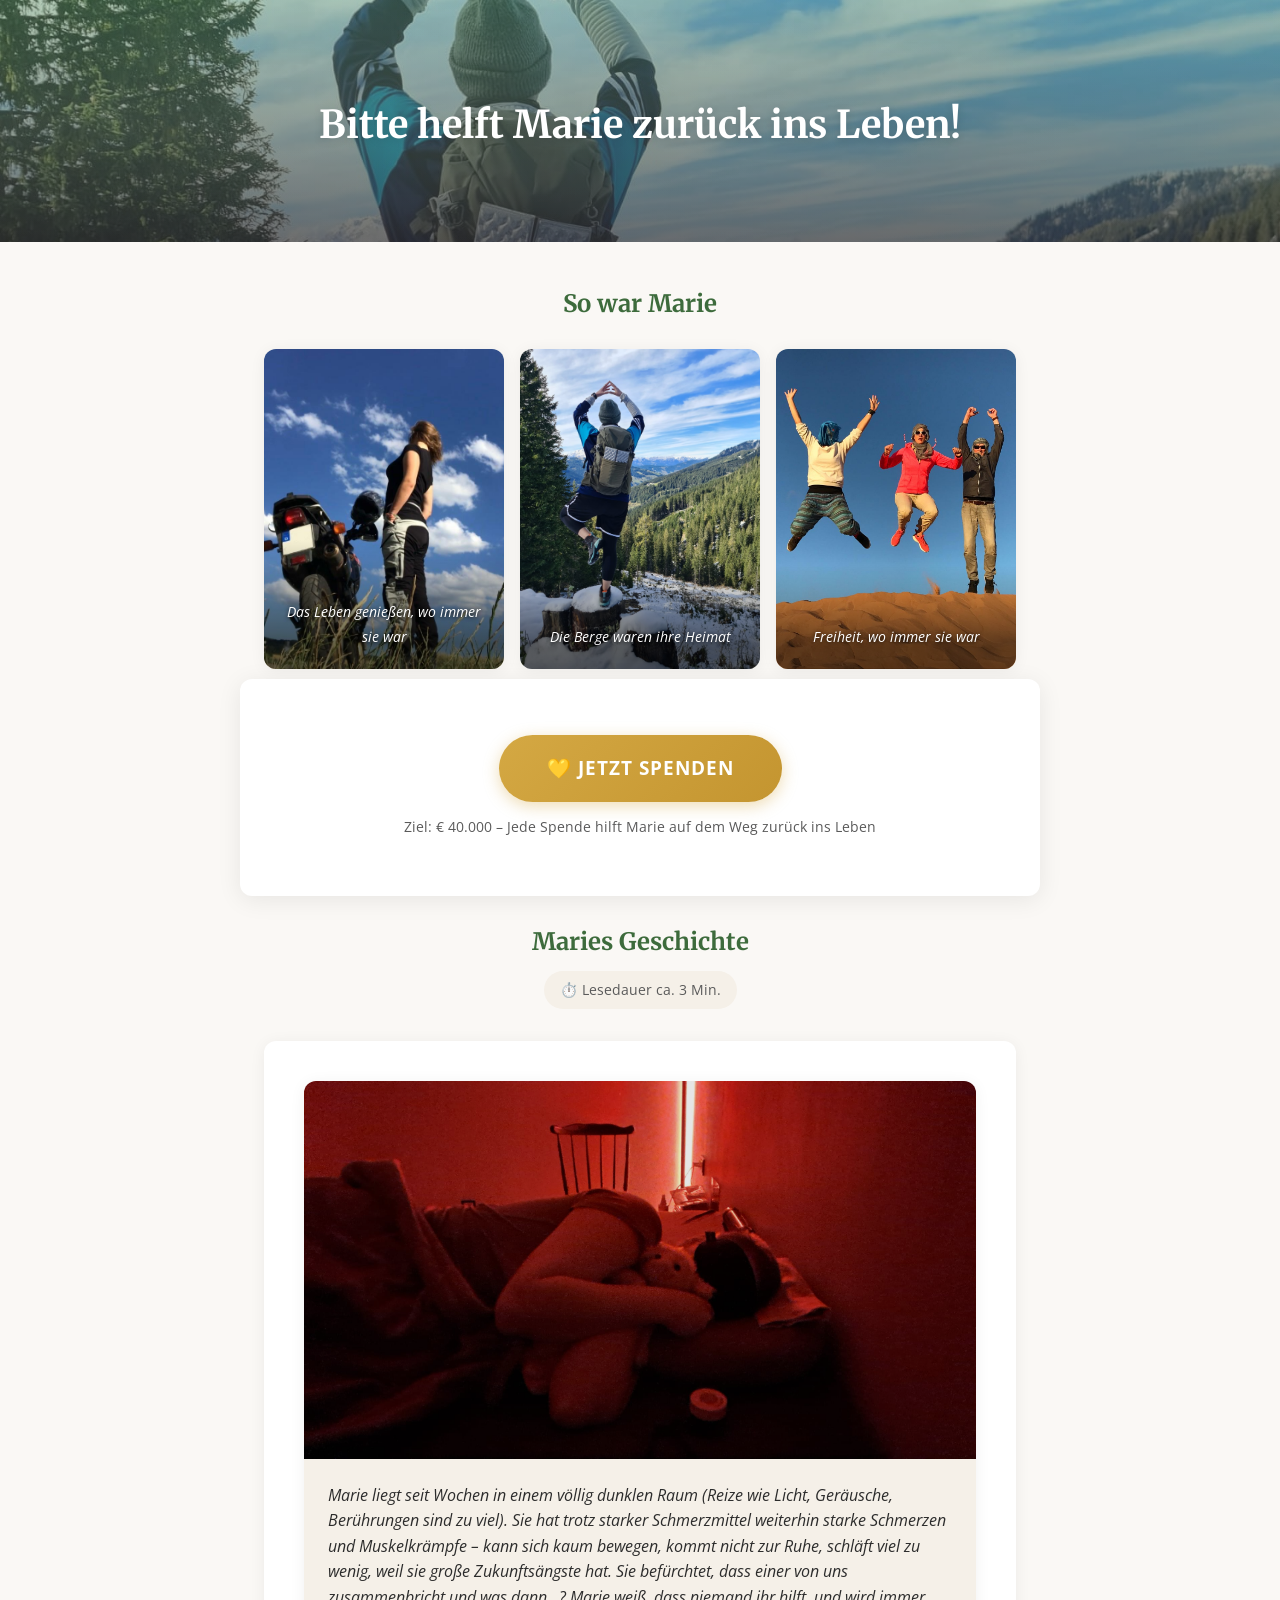
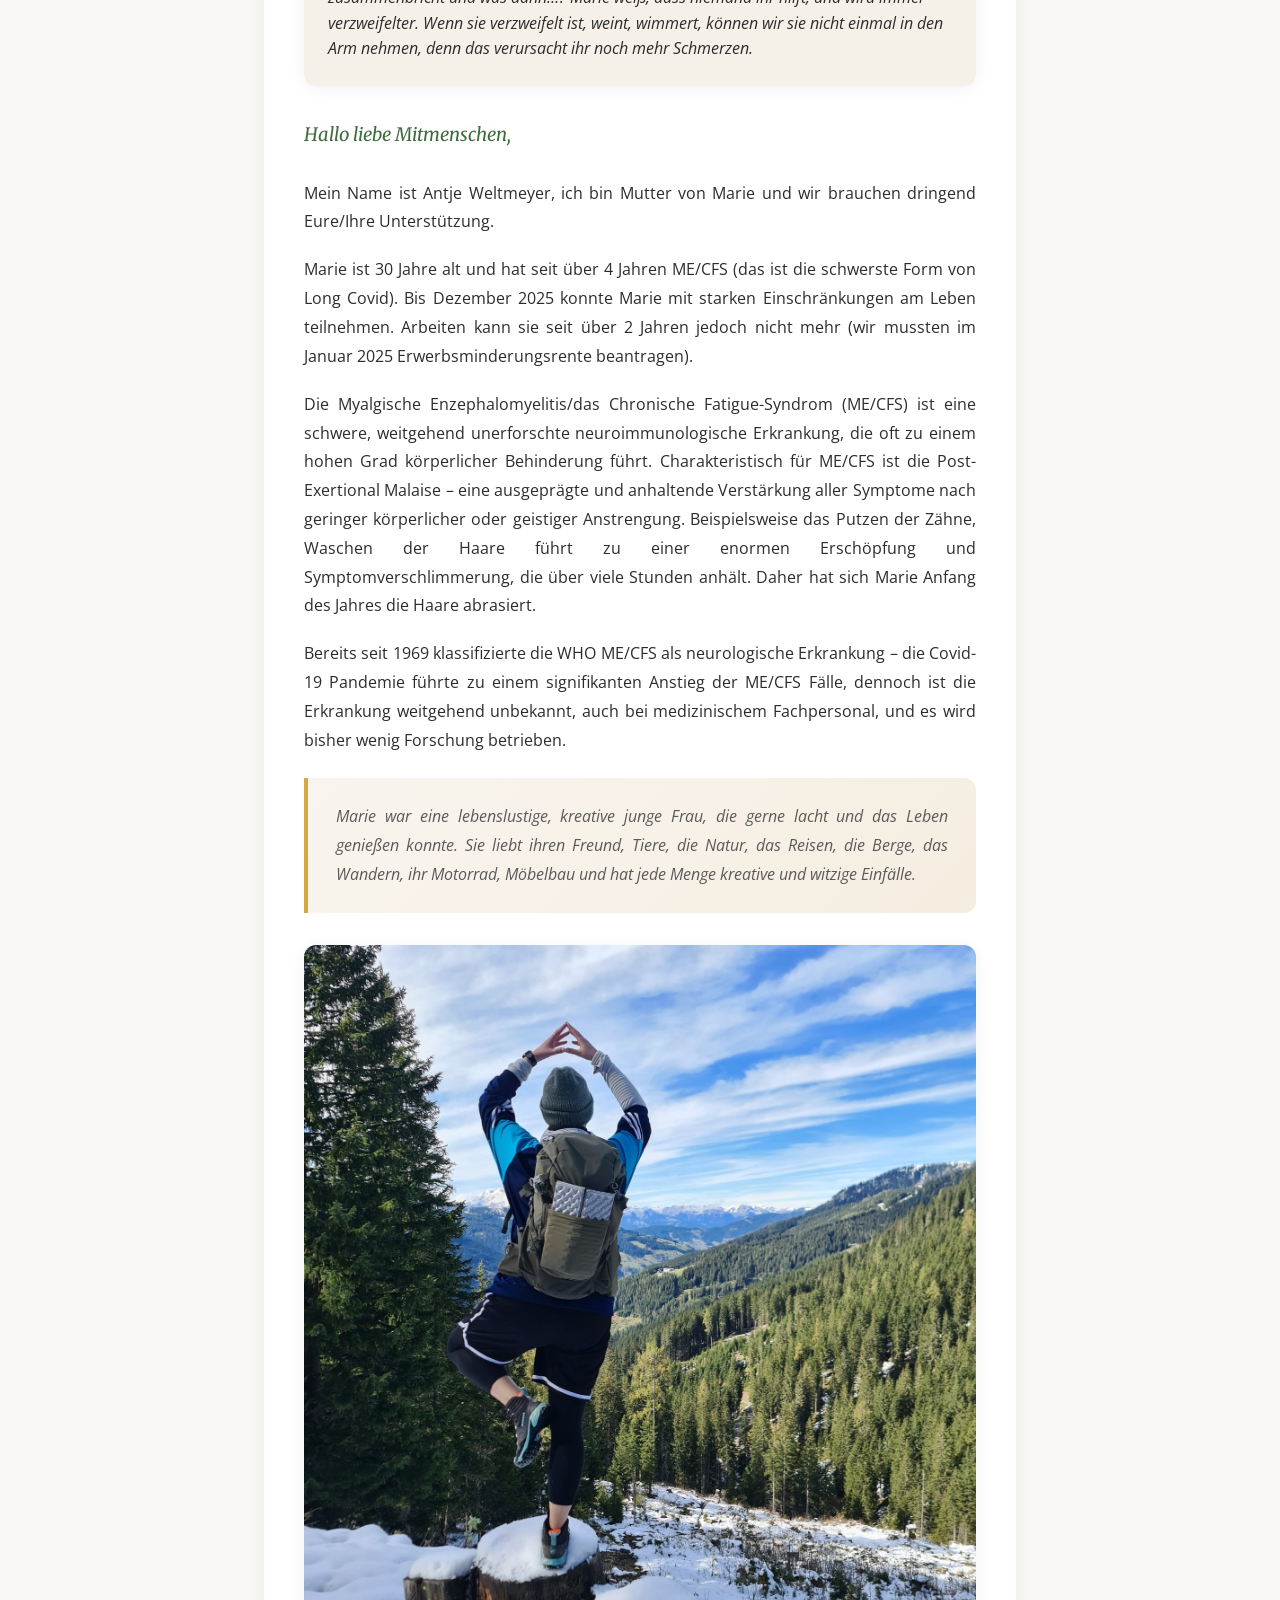
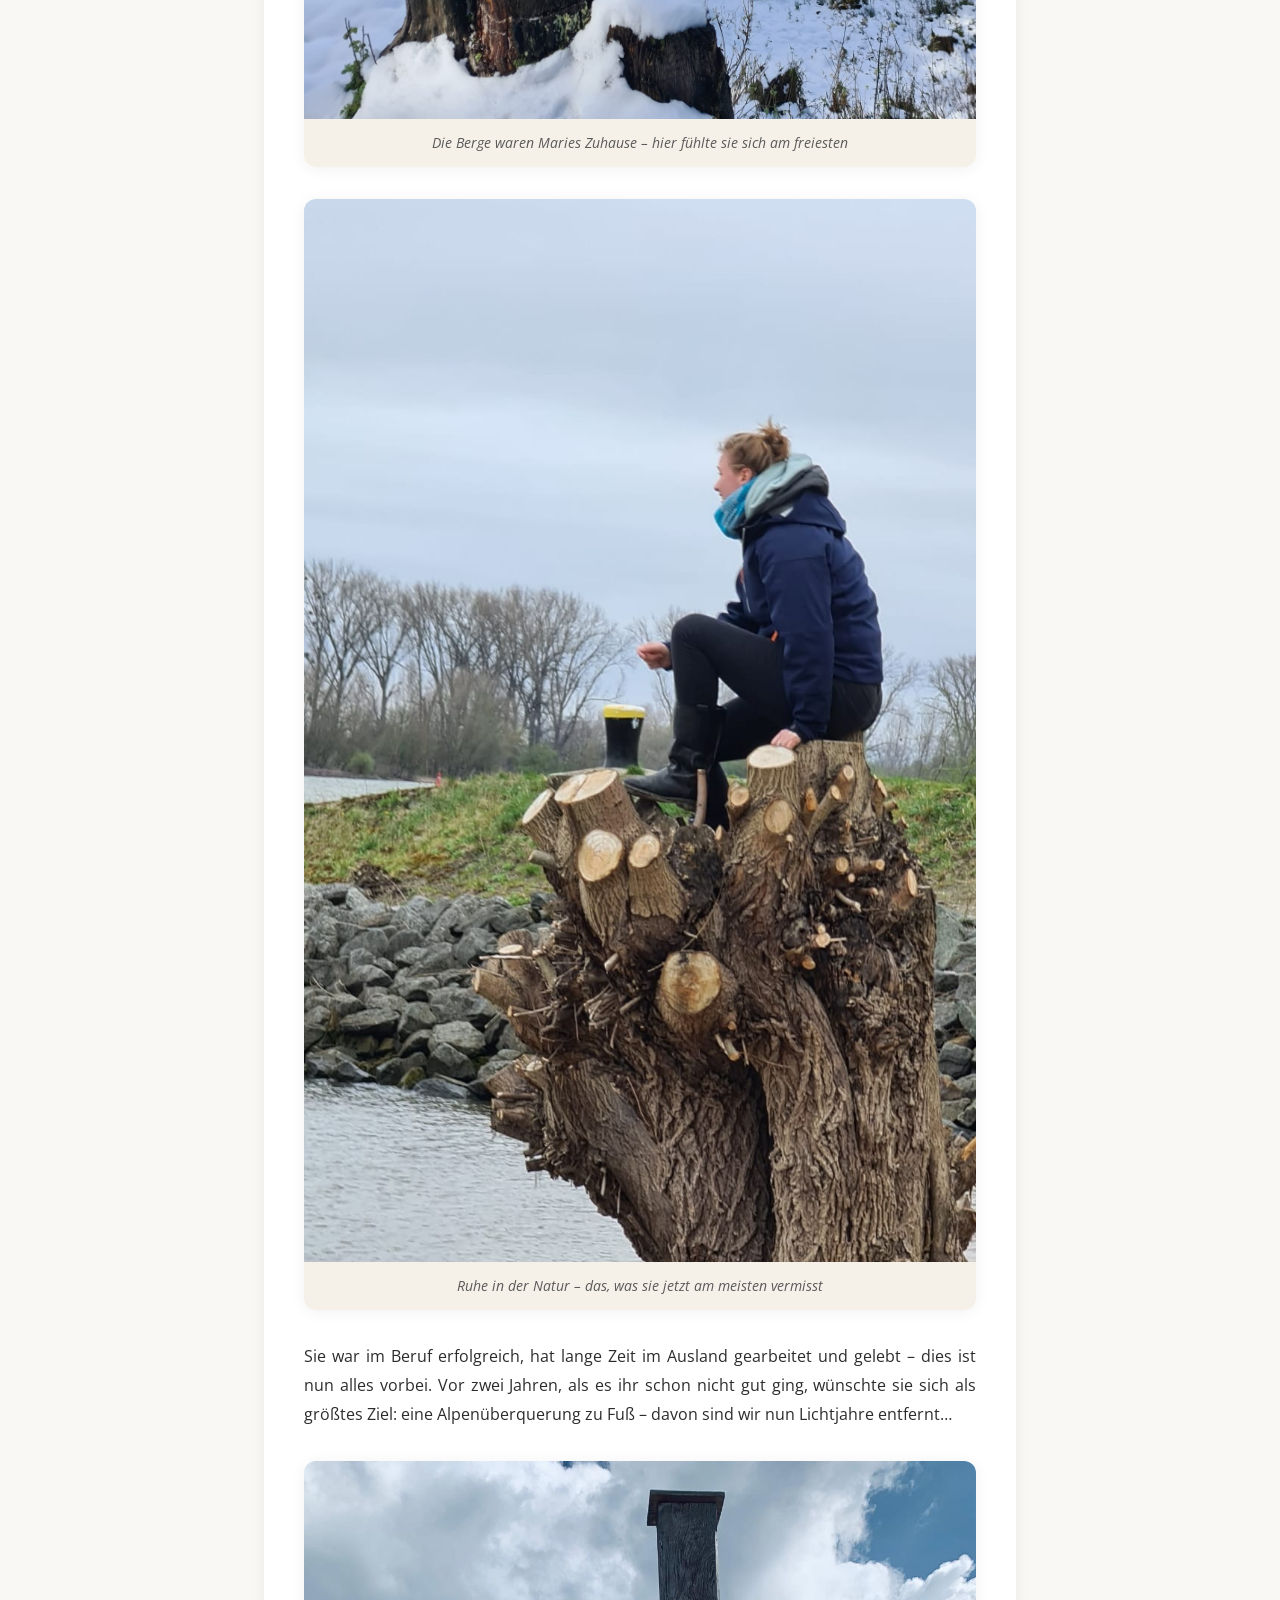
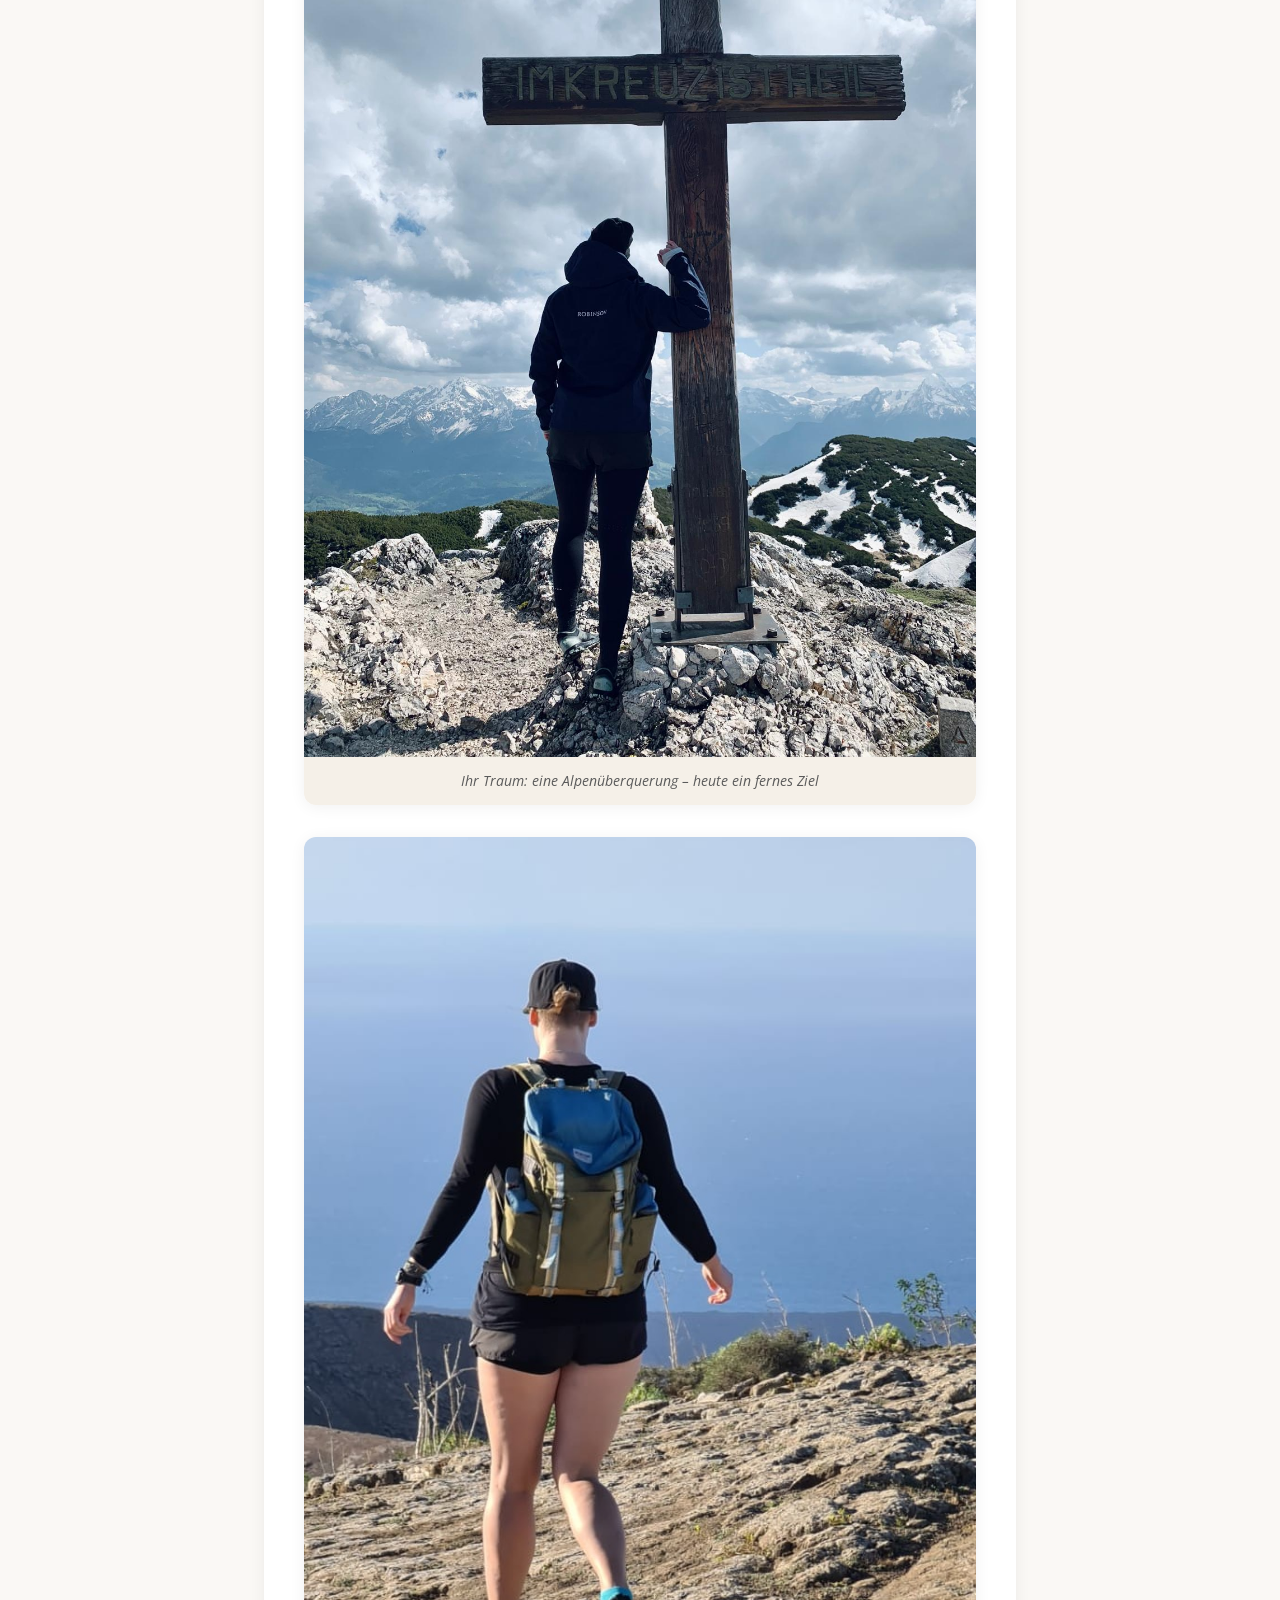
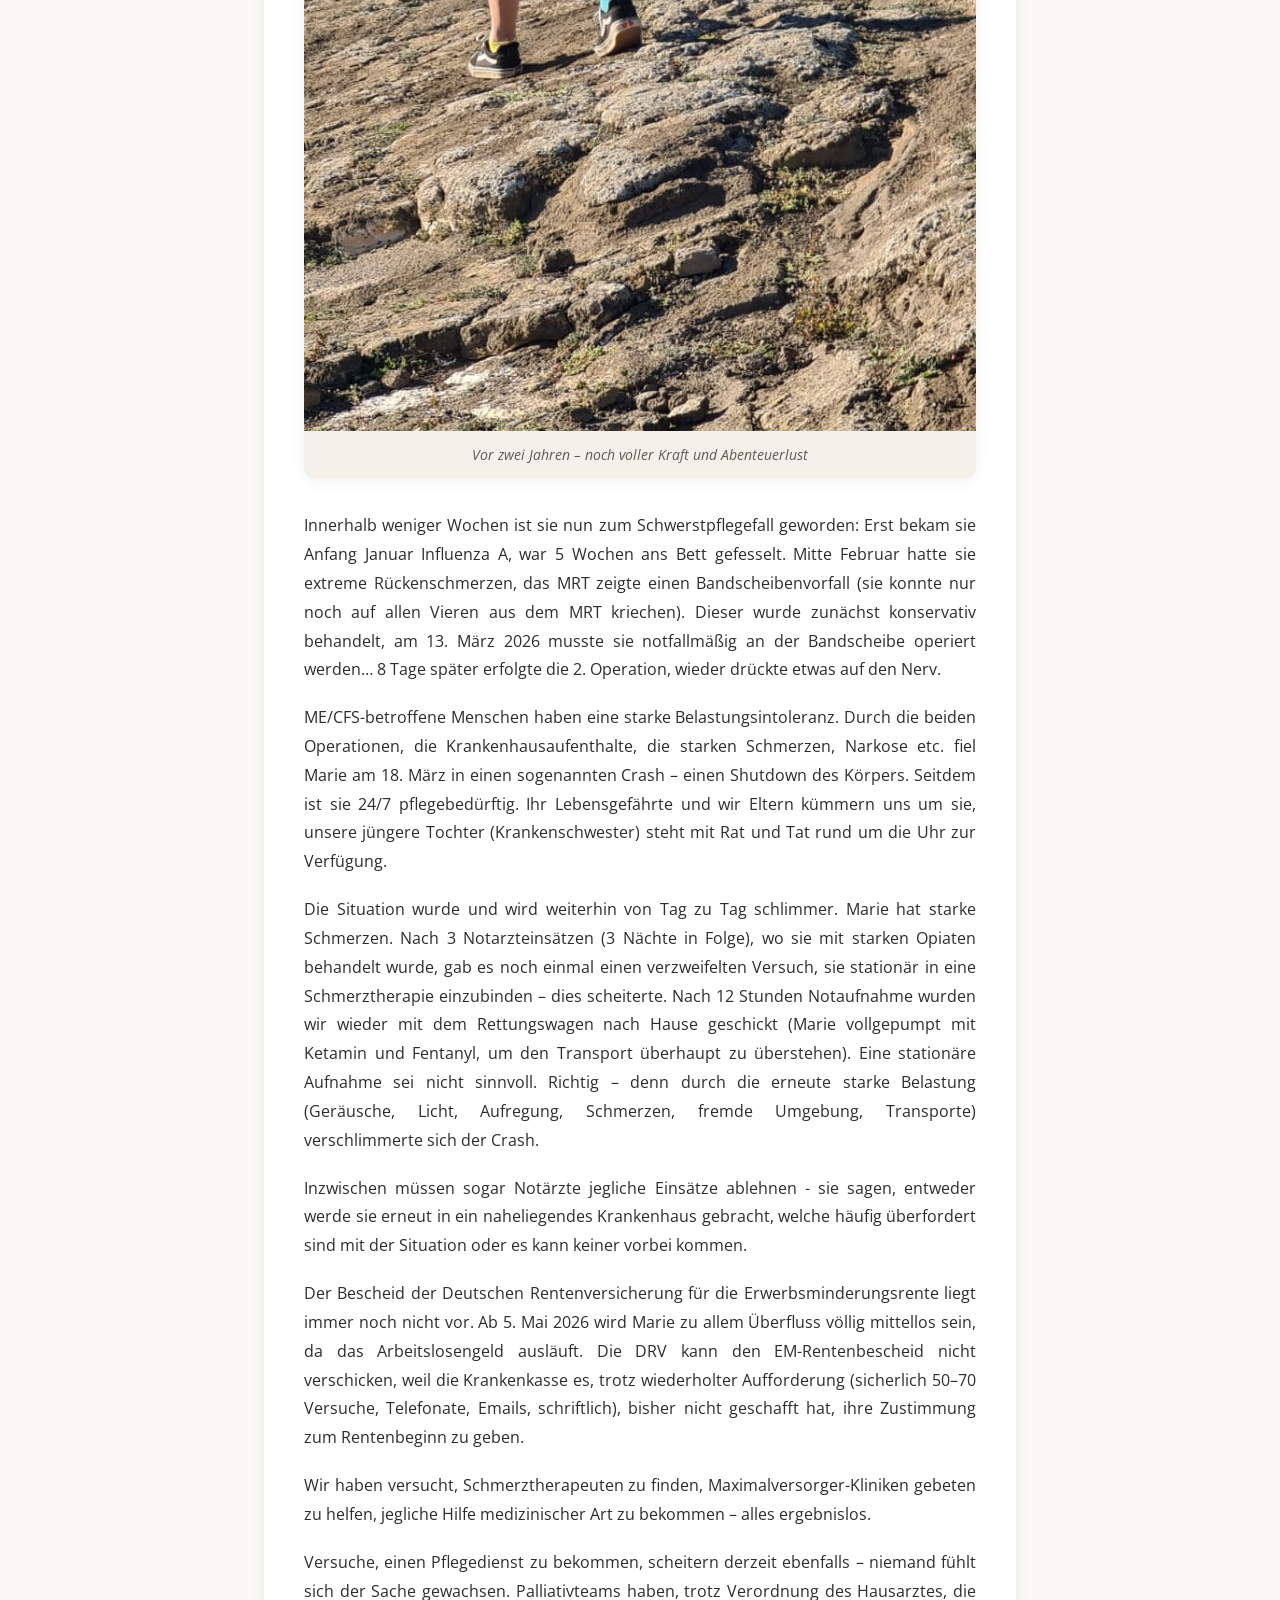
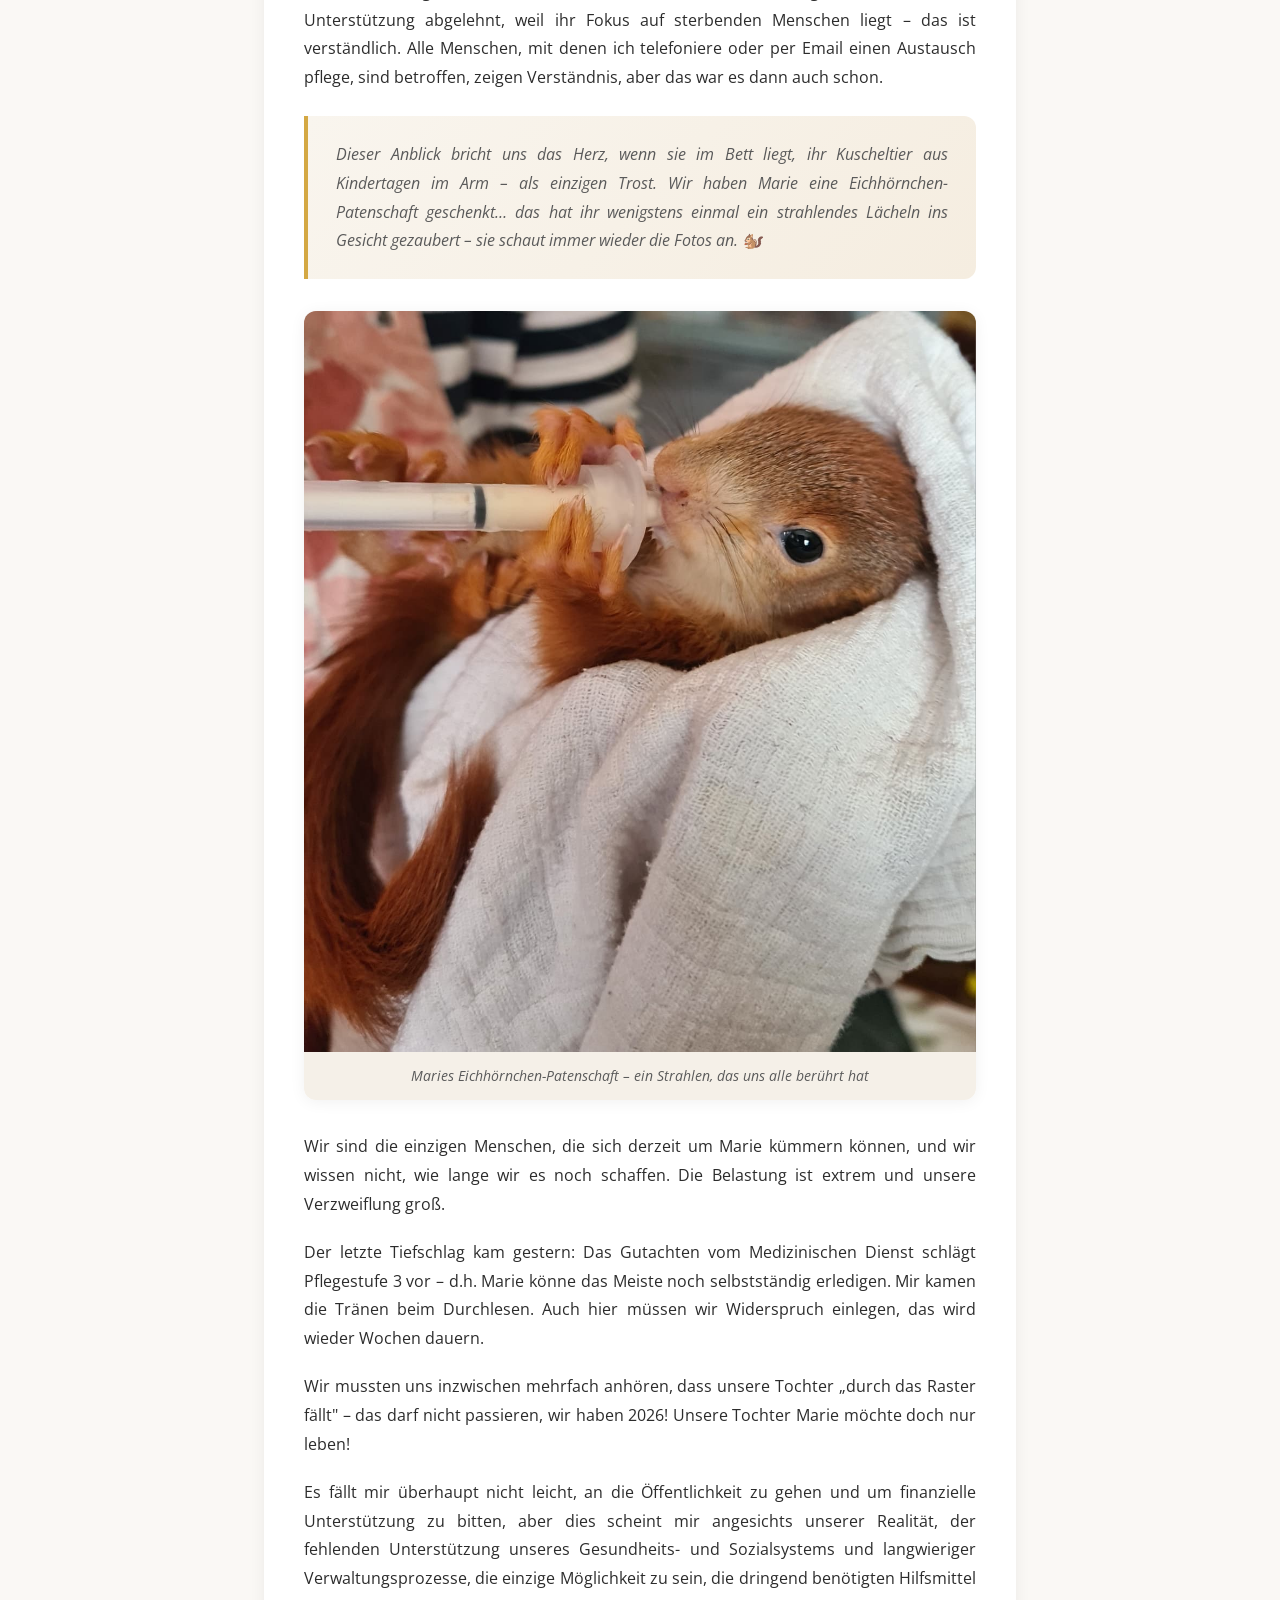
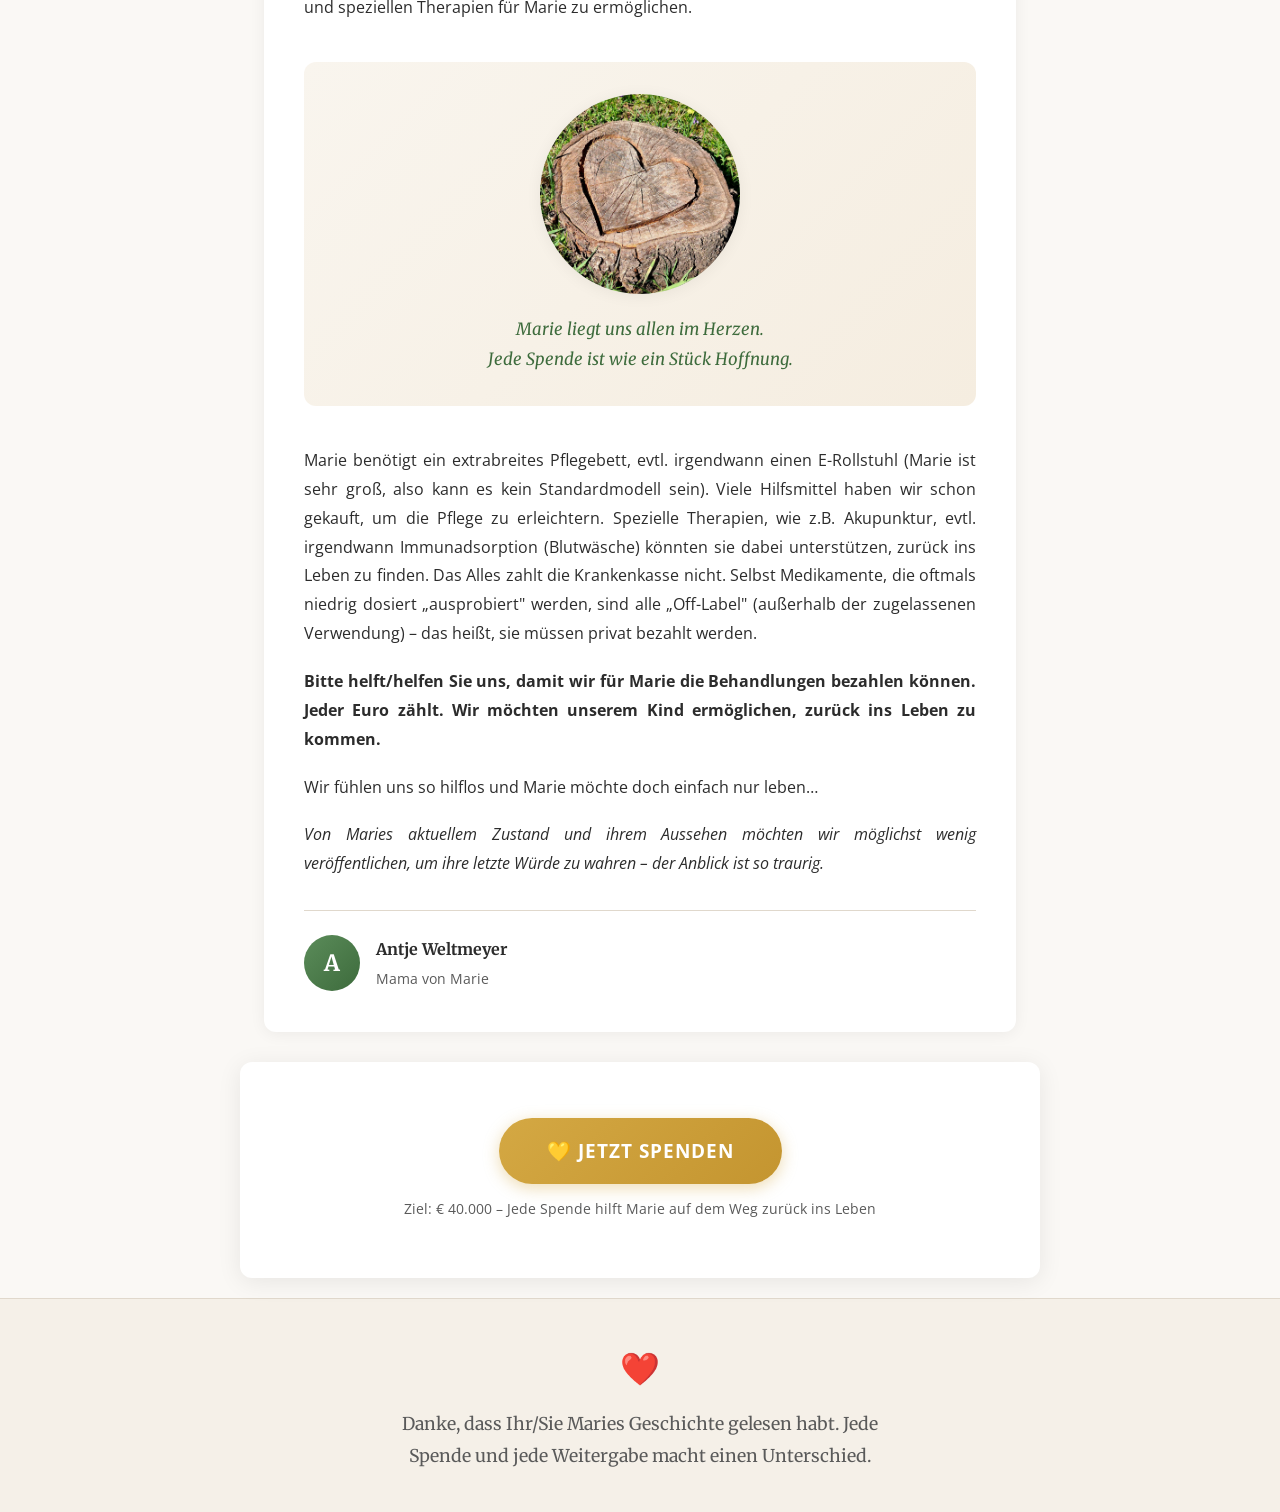
==== commit 2084f241: "text update" ====
--- a/index.htm
+++ b/index.htm
@@ -98,7 +98,7 @@
 
             <p>Die Situation wurde und wird weiterhin von Tag zu Tag schlimmer. Marie hat starke Schmerzen. Nach 3 Notarzteinsätzen (3 Nächte in Folge), wo sie mit starken Opiaten behandelt wurde, gab es noch einmal einen verzweifelten Versuch, sie stationär in eine Schmerztherapie einzubinden – dies scheiterte. Nach 12 Stunden Notaufnahme wurden wir wieder mit dem Rettungswagen nach Hause geschickt (Marie vollgepumpt mit Ketamin und Fentanyl, um den Transport überhaupt zu überstehen). Eine stationäre Aufnahme sei nicht sinnvoll. Richtig – denn durch die erneute starke Belastung (Geräusche, Licht, Aufregung, Schmerzen, fremde Umgebung, Transporte) verschlimmerte sich der Crash.</p>
 
-            <p>Inzwischen lehnen die Notärzte jeglichen Einsatz ab – sie sagen, entweder werde sie erneut ins Krankenhaus gebracht oder es kommt niemand vorbei.</p>
+            <p>Inzwischen müssen sogar Notärzte jegliche Einsätze ablehnen - sie sagen, entweder werde sie erneut in ein naheliegendes Krankenhaus gebracht, welche häufig überfordert sind mit der Situation oder es kann keiner vorbei kommen.</p>
 
             <p>Der Bescheid der Deutschen Rentenversicherung für die Erwerbsminderungsrente liegt immer noch nicht vor. Ab 5. Mai 2026 wird Marie zu allem Überfluss völlig mittellos sein, da das Arbeitslosengeld ausläuft. Die DRV kann den EM-Rentenbescheid nicht verschicken, weil die Krankenkasse es, trotz wiederholter Aufforderung (sicherlich 50–70 Versuche, Telefonate, Emails, schriftlich), bisher nicht geschafft hat, ihre Zustimmung zum Rentenbeginn zu geben.</p>
 
